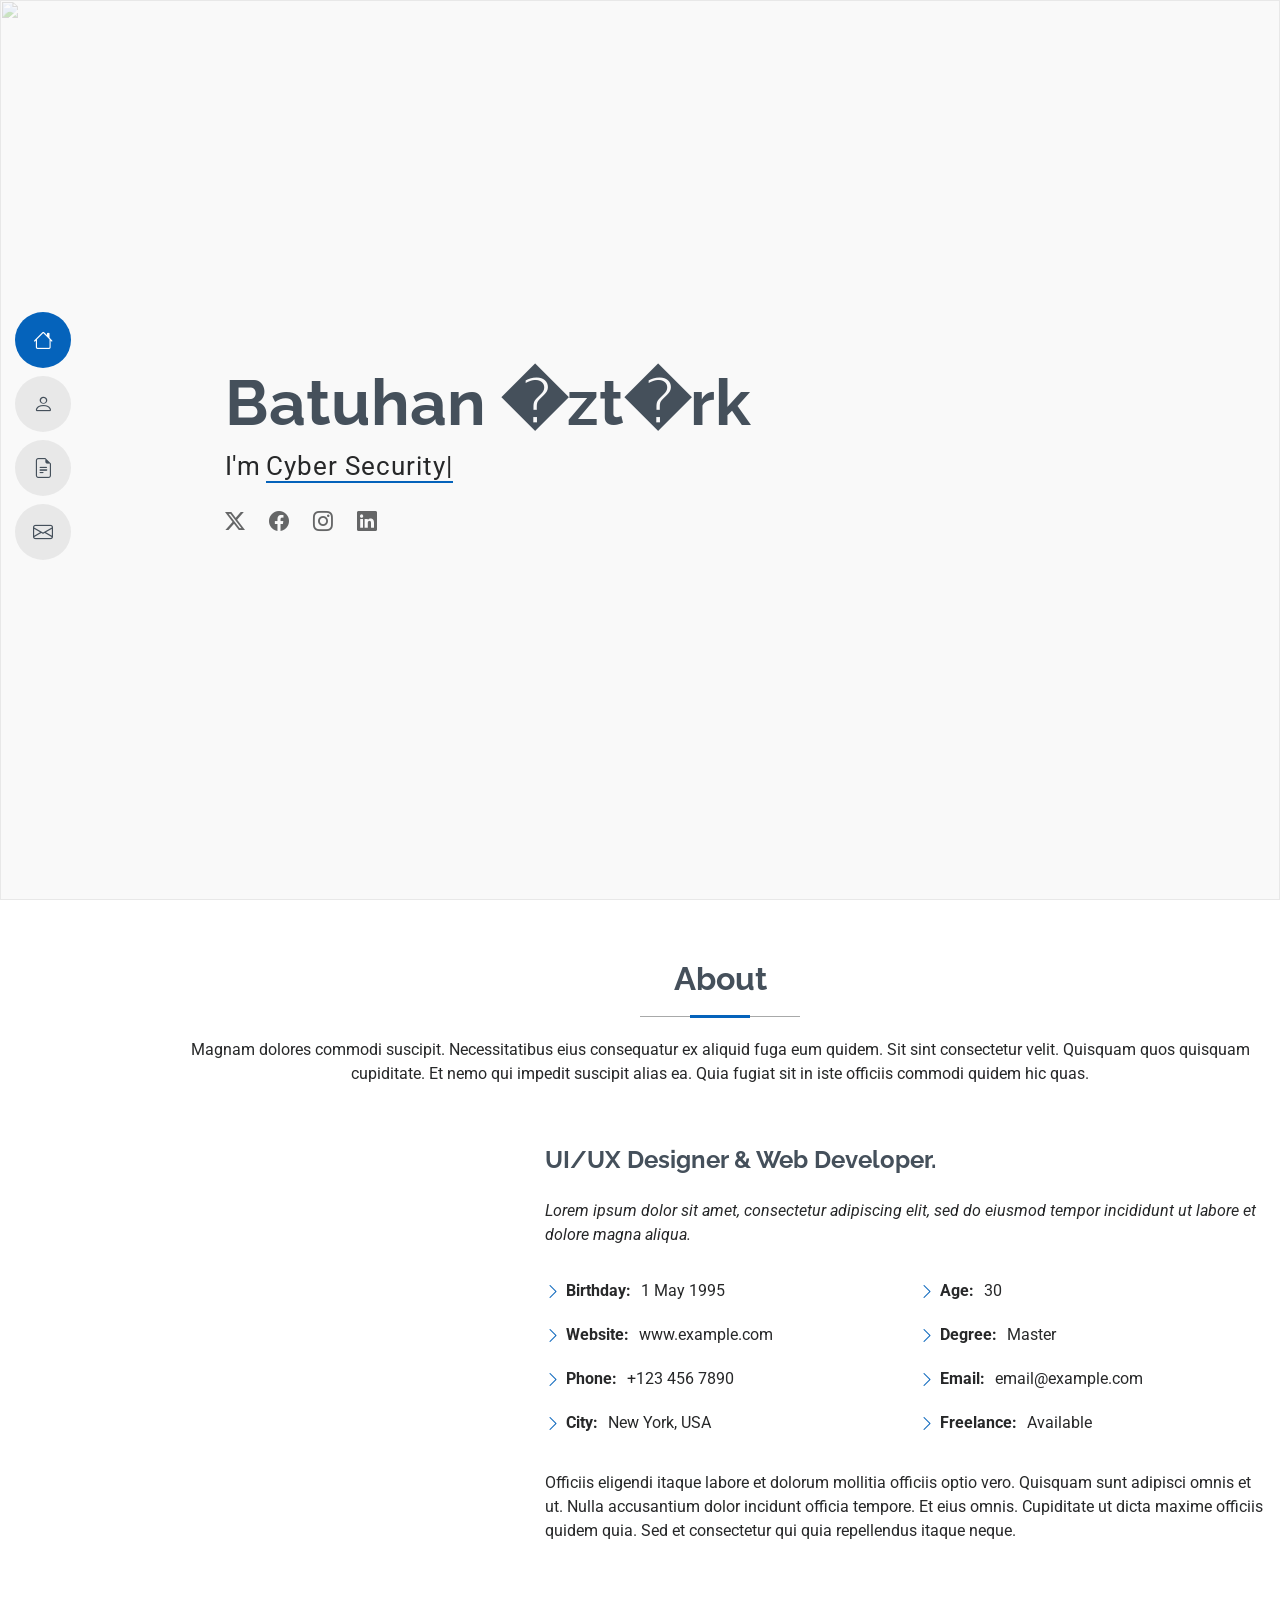
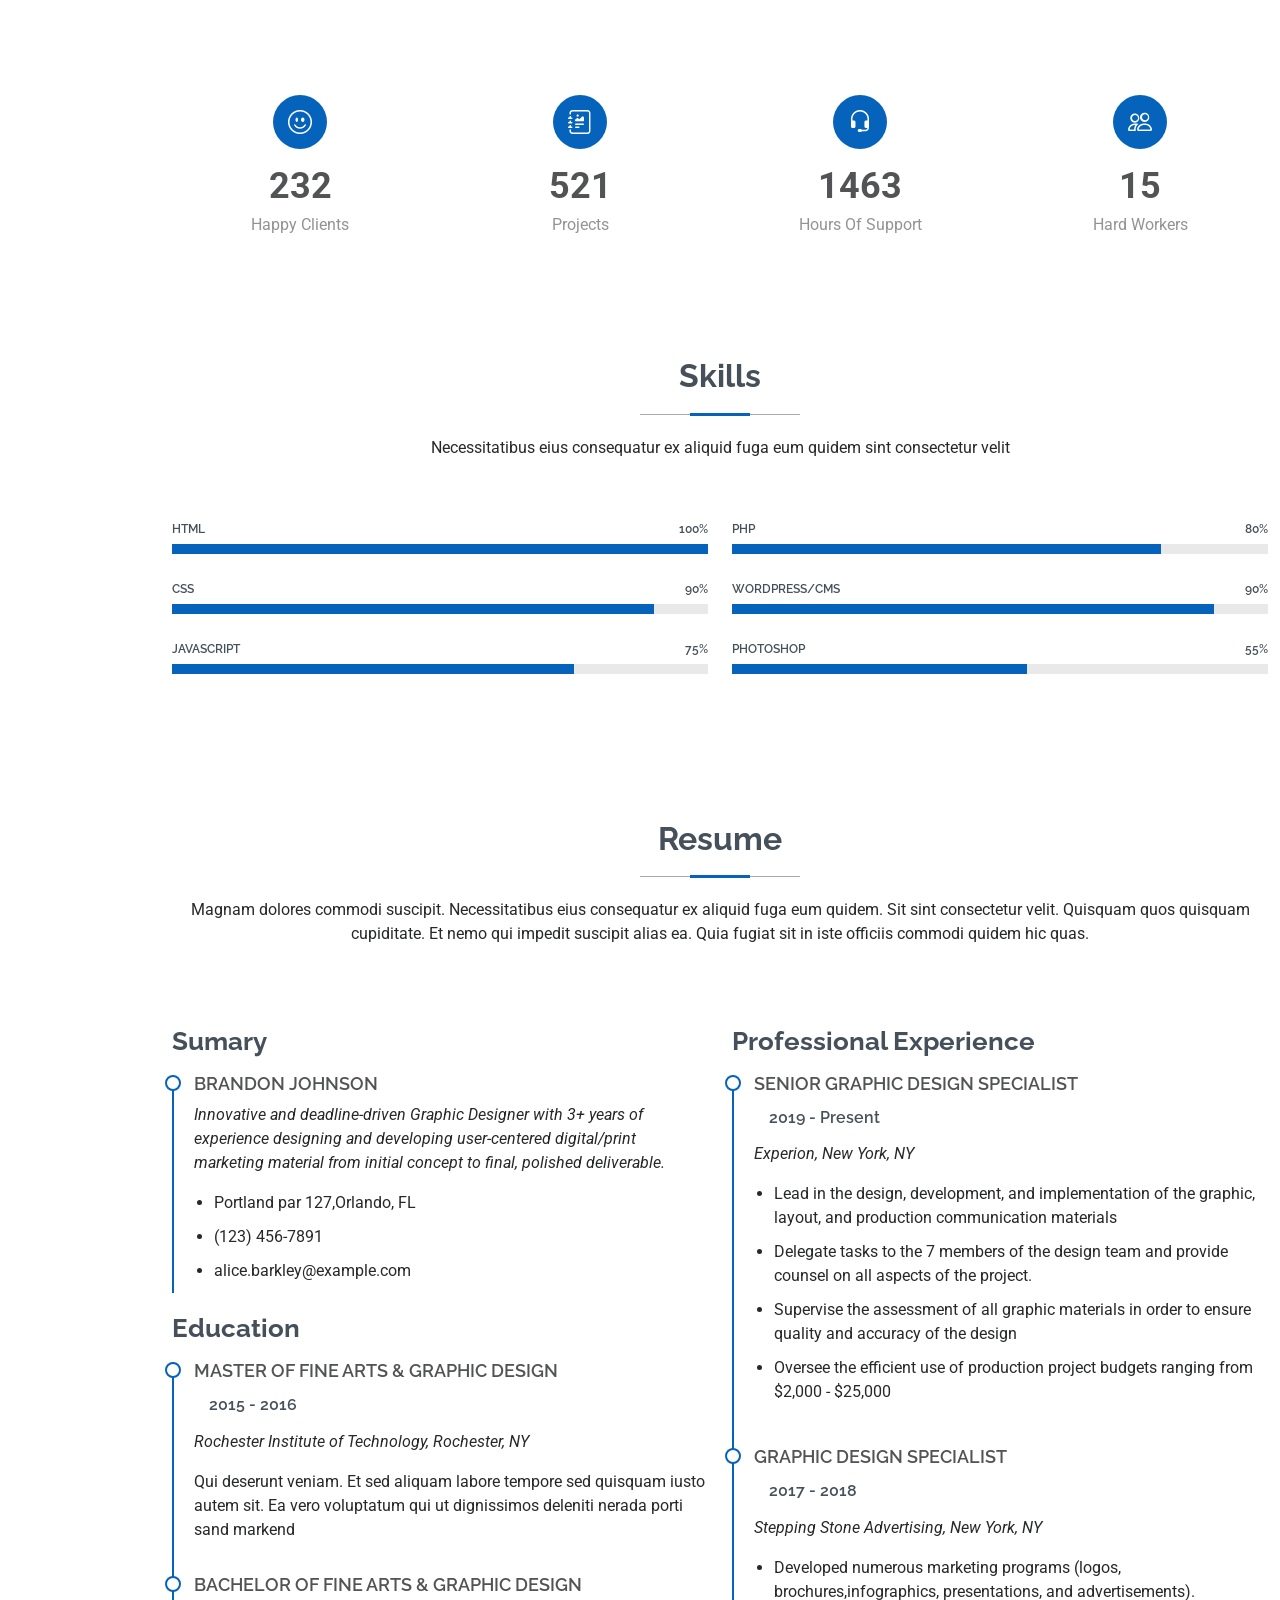
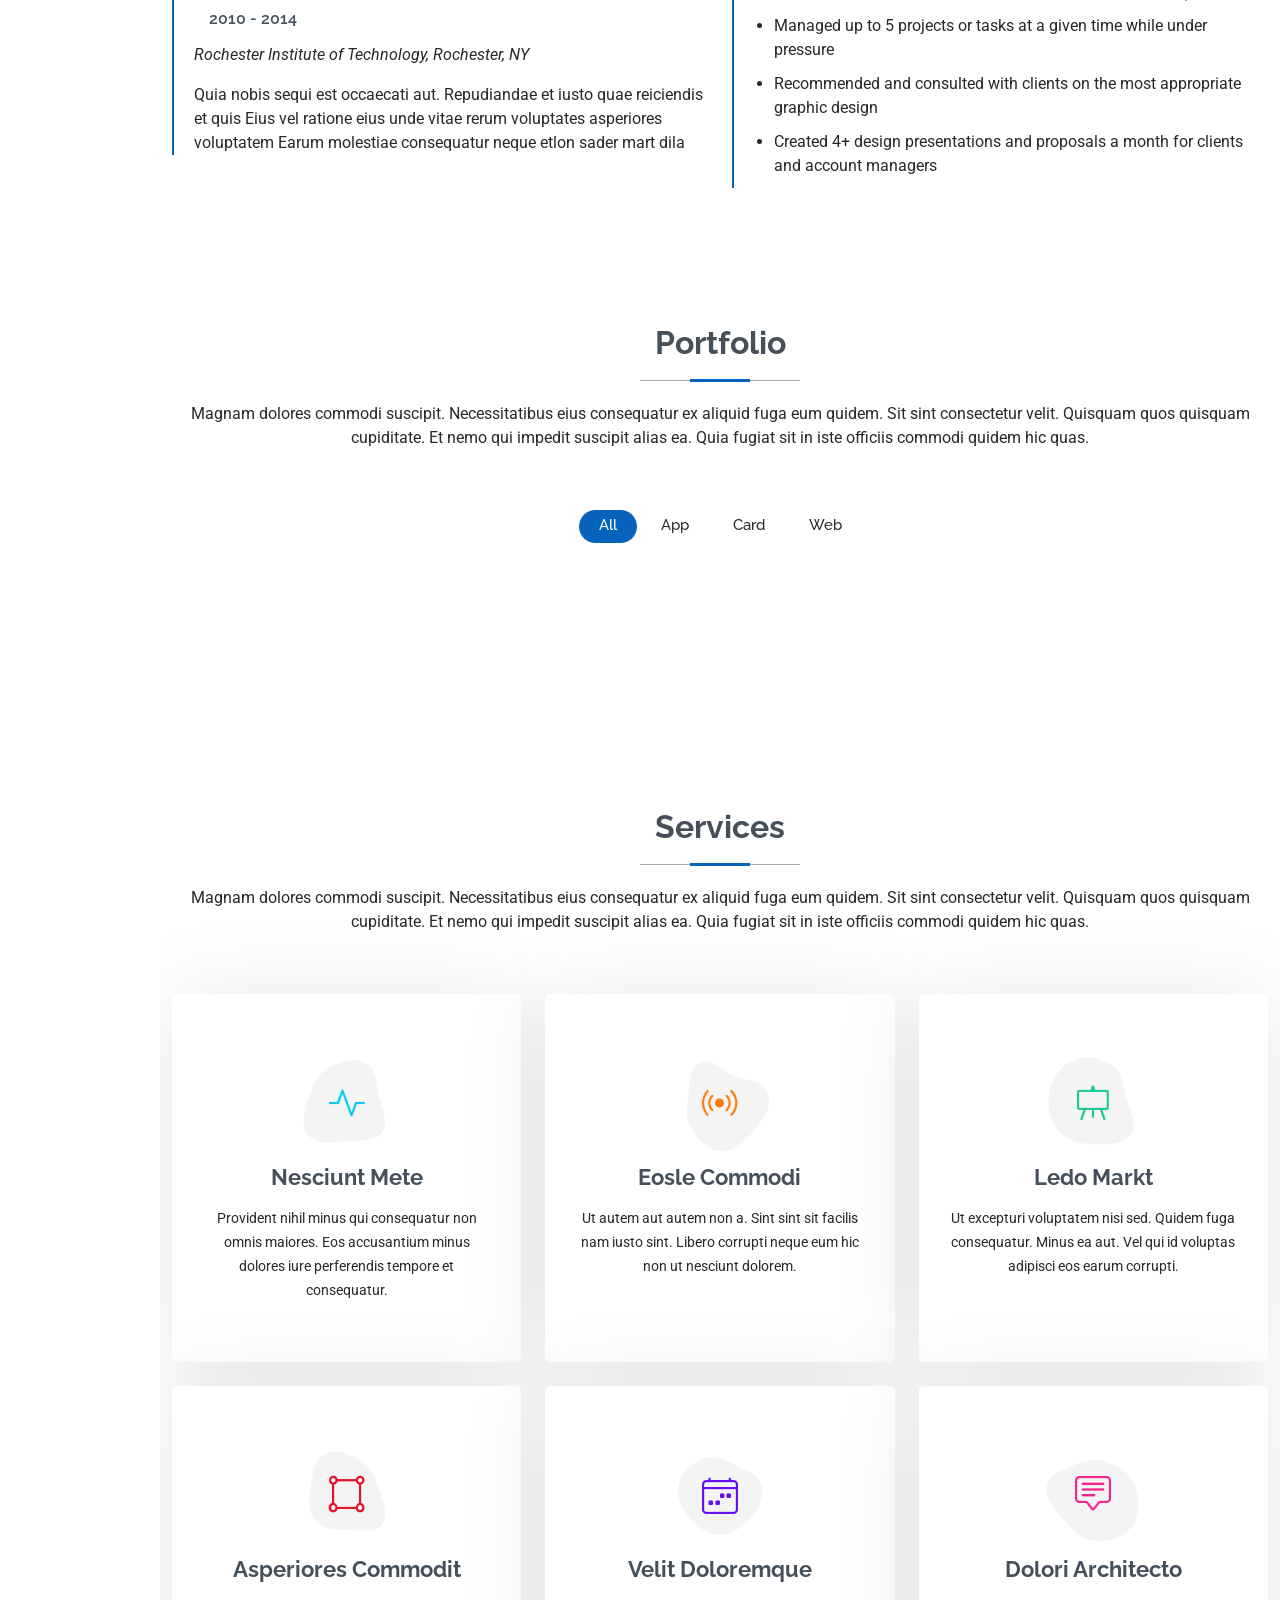
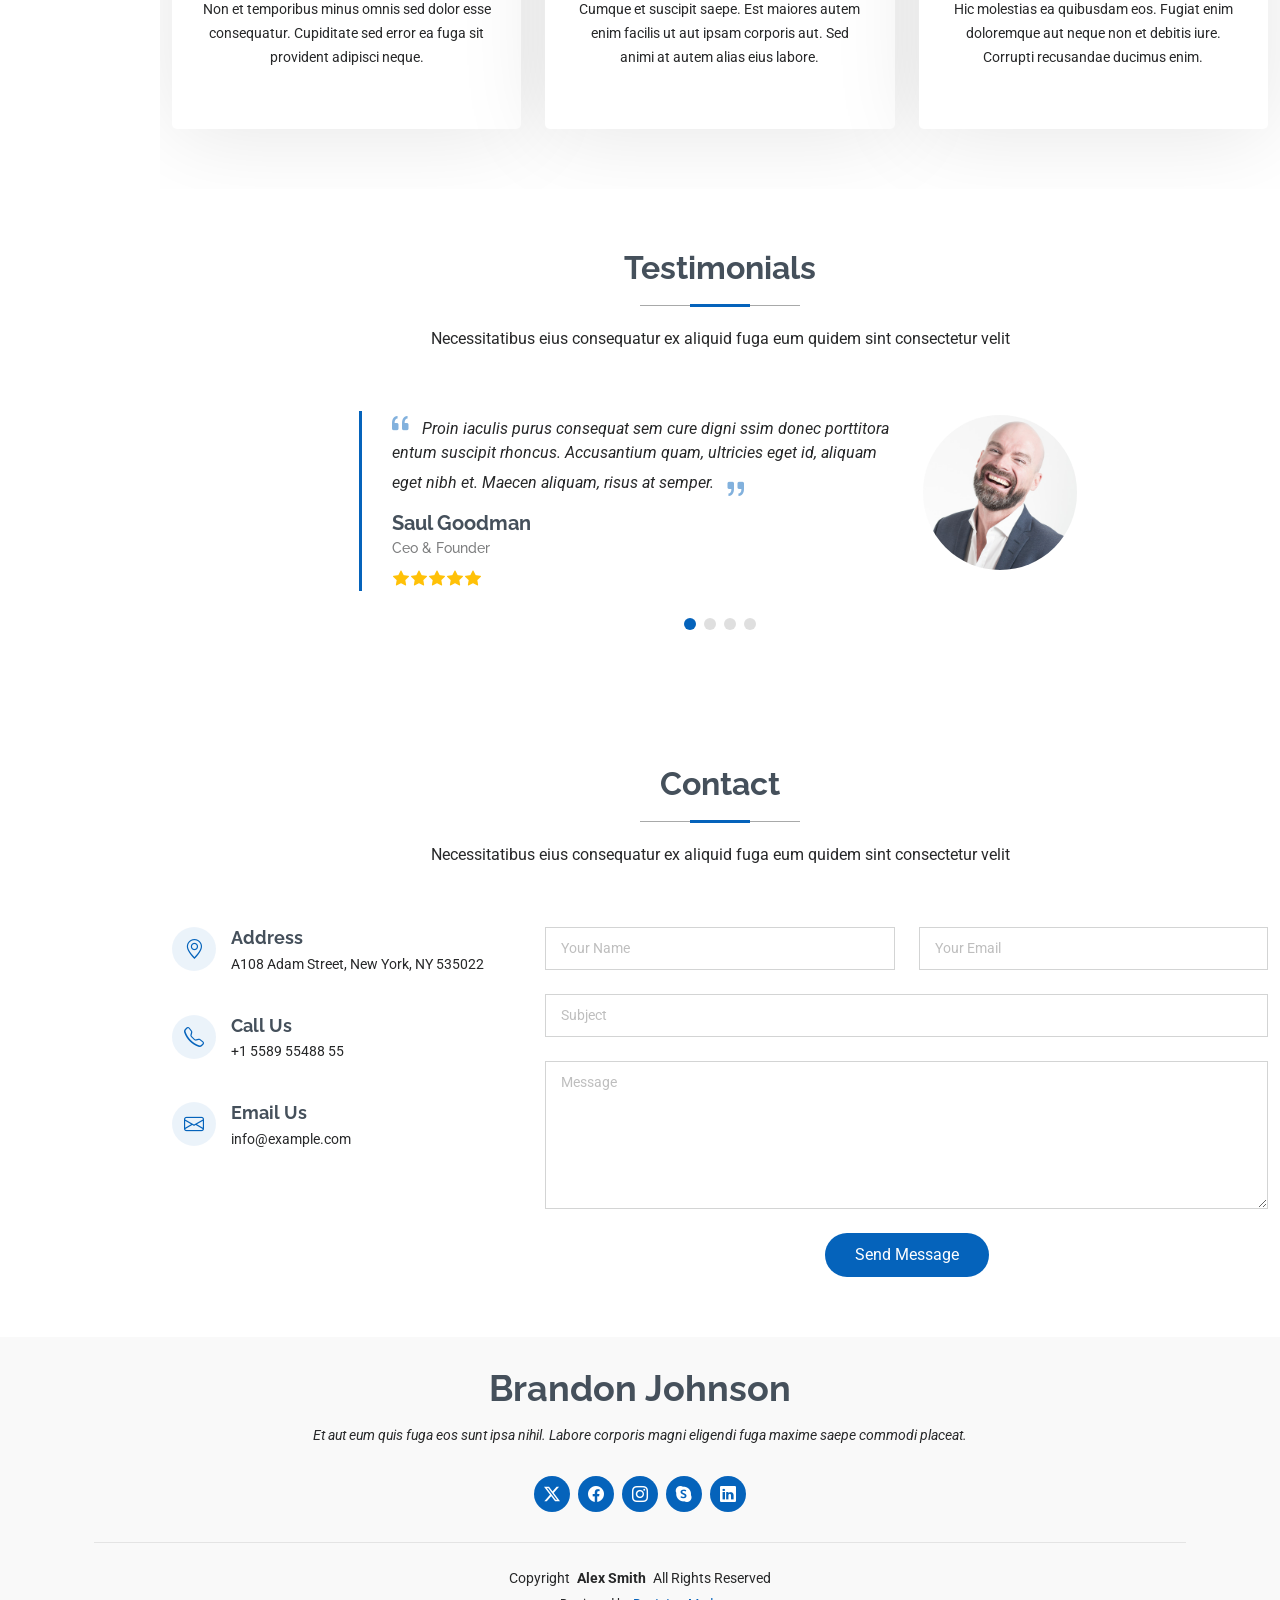
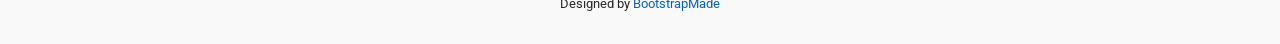
==== index.html @ e4689700 "Update-1 26.05.2025" ====
<!DOCTYPE html>
<html lang="en">

<head>
  <meta charset="utf-8">
  <meta content="width=device-width, initial-scale=1.0" name="viewport">
  <title>Index - MyResume </title>
  <meta content="" name="description">
  <meta content="" name="keywords">

  <!-- Favicons -->
  <link href="assets/img/favicon.png" rel="icon">
  <link href="assets/img/apple-touch-icon.png" rel="apple-touch-icon">

  <!-- Fonts -->
  <link href="https://fonts.googleapis.com" rel="preconnect">
  <link href="https://fonts.gstatic.com" rel="preconnect" crossorigin>
  <link href="https://fonts.googleapis.com/css2?family=Roboto:ital,wght@0,100;0,300;0,400;0,500;0,700;0,900;1,100;1,300;1,400;1,500;1,700;1,900&family=Poppins:ital,wght@0,100;0,200;0,300;0,400;0,500;0,600;0,700;0,800;0,900;1,100;1,200;1,300;1,400;1,500;1,600;1,700;1,800;1,900&family=Raleway:ital,wght@0,100;0,200;0,300;0,400;0,500;0,600;0,700;0,800;0,900;1,100;1,200;1,300;1,400;1,500;1,600;1,700;1,800;1,900&display=swap" rel="stylesheet">

  <!-- Vendor CSS Files -->
  <link href="assets/vendor/bootstrap/css/bootstrap.min.css" rel="stylesheet">
  <link href="assets/vendor/bootstrap-icons/bootstrap-icons.css" rel="stylesheet">
  <link href="assets/vendor/aos/aos.css" rel="stylesheet">
  <link href="assets/vendor/glightbox/css/glightbox.min.css" rel="stylesheet">
  <link href="assets/vendor/swiper/swiper-bundle.min.css" rel="stylesheet">

  <!-- Main CSS File -->
  <link href="assets/css/main.css" rel="stylesheet">

  <!-- =======================================================
  * Template Name: MyResume
  * Template URL: https://bootstrapmade.com/free-html-bootstrap-template-my-resume/
  * Updated: Jun 29 2024 with Bootstrap v5.3.3
  * Author: BootstrapMade.com
  * License: https://bootstrapmade.com/license/
  ======================================================== -->
</head>

<body class="index-page">

  <header id="header" class="header d-flex flex-column justify-content-center">

    <i class="header-toggle d-xl-none bi bi-list"></i>

    <nav id="navmenu" class="navmenu">
      <ul>
        <li><a href="#hero" class="active"><i class="bi bi-house navicon"></i><span>Home</span></a></li>
        <li><a href="#about"><i class="bi bi-person navicon"></i><span>About</span></a></li>
        <li><a href="#resume"><i class="bi bi-file-earmark-text navicon"></i><span>Resume</span></a></li>
        <!-- <li><a href="#portfolio"><i class="bi bi-images navicon"></i><span>Portfolio</span></a></li>
        <li><a href="#services"><i class="bi bi-hdd-stack navicon"></i><span>Services</span></a></li>Main CSS File -->
        <li><a href="#contact"><i class="bi bi-envelope navicon"></i><span>Contact</span></a></li>
      </ul>
    </nav>

  </header>

  <main class="main">

    <!-- Hero Section -->
    <section id="hero" class="hero section light-background">

      <img src="assets/img/hero-bg.jpg" alt="">

      <div class="container" data-aos="zoom-out">
        <div class="row justify-content-center">
          <div class="col-lg-9">
            <h2>Batuhan �zt�rk</h2>
            <p>I'm <span class="typed" data-typed-items="Cyber Security,IT, Engineer"> IT</span><span class="typed-cursor typed-cursor--blink" aria-hidden="true"></span></p>
            <div class="social-links">
              <a href="#"><i class="bi bi-twitter-x"></i></a>
              <a href="#"><i class="bi bi-facebook"></i></a>
              <a href="#"><i class="bi bi-instagram"></i></a>
              <a href="#"><i class="bi bi-linkedin"></i></a>
            </div>
          </div>
        </div>
      </div>

    </section><!-- /Hero Section -->

    <!-- About Section -->
    <section id="about" class="about section">

      <!-- Section Title -->
      <div class="container section-title" data-aos="fade-up">
        <h2>About</h2>
        <p>Magnam dolores commodi suscipit. Necessitatibus eius consequatur ex aliquid fuga eum quidem. Sit sint consectetur velit. Quisquam quos quisquam cupiditate. Et nemo qui impedit suscipit alias ea. Quia fugiat sit in iste officiis commodi quidem hic quas.</p>
      </div><!-- End Section Title -->

      <div class="container" data-aos="fade-up" data-aos-delay="100">

        <div class="row gy-4 justify-content-center">
          <div class="col-lg-4">
            <img src="assets/img/profile-img.jpg" class="img-fluid" alt="">
          </div>
          <div class="col-lg-8 content">
            <h2>UI/UX Designer &amp; Web Developer.</h2>
            <p class="fst-italic py-3">
              Lorem ipsum dolor sit amet, consectetur adipiscing elit, sed do eiusmod tempor incididunt ut labore et dolore
              magna aliqua.
            </p>
            <div class="row">
              <div class="col-lg-6">
                <ul>
                  <li><i class="bi bi-chevron-right"></i> <strong>Birthday:</strong> <span>1 May 1995</span></li>
                  <li><i class="bi bi-chevron-right"></i> <strong>Website:</strong> <span>www.example.com</span></li>
                  <li><i class="bi bi-chevron-right"></i> <strong>Phone:</strong> <span>+123 456 7890</span></li>
                  <li><i class="bi bi-chevron-right"></i> <strong>City:</strong> <span>New York, USA</span></li>
                </ul>
              </div>
              <div class="col-lg-6">
                <ul>
                  <li><i class="bi bi-chevron-right"></i> <strong>Age:</strong> <span>30</span></li>
                  <li><i class="bi bi-chevron-right"></i> <strong>Degree:</strong> <span>Master</span></li>
                  <li><i class="bi bi-chevron-right"></i> <strong>Email:</strong> <span>email@example.com</span></li>
                  <li><i class="bi bi-chevron-right"></i> <strong>Freelance:</strong> <span>Available</span></li>
                </ul>
              </div>
            </div>
            <p class="py-3">
              Officiis eligendi itaque labore et dolorum mollitia officiis optio vero. Quisquam sunt adipisci omnis et ut. Nulla accusantium dolor incidunt officia tempore. Et eius omnis.
              Cupiditate ut dicta maxime officiis quidem quia. Sed et consectetur qui quia repellendus itaque neque.
            </p>
          </div>
        </div>

      </div>

    </section><!-- /About Section -->

    <!-- Stats Section -->
    <section id="stats" class="stats section">

      <div class="container" data-aos="fade-up" data-aos-delay="100">

        <div class="row gy-4">

          <div class="col-lg-3 col-md-6 d-flex flex-column align-items-center">
            <i class="bi bi-emoji-smile"></i>
            <div class="stats-item">
              <span data-purecounter-start="0" data-purecounter-end="232" data-purecounter-duration="1" class="purecounter"></span>
              <p>Happy Clients</p>
            </div>
          </div><!-- End Stats Item -->

          <div class="col-lg-3 col-md-6 d-flex flex-column align-items-center">
            <i class="bi bi-journal-richtext"></i>
            <div class="stats-item">
              <span data-purecounter-start="0" data-purecounter-end="521" data-purecounter-duration="1" class="purecounter"></span>
              <p>Projects</p>
            </div>
          </div><!-- End Stats Item -->

          <div class="col-lg-3 col-md-6 d-flex flex-column align-items-center">
            <i class="bi bi-headset"></i>
            <div class="stats-item">
              <span data-purecounter-start="0" data-purecounter-end="1463" data-purecounter-duration="1" class="purecounter"></span>
              <p>Hours Of Support</p>
            </div>
          </div><!-- End Stats Item -->

          <div class="col-lg-3 col-md-6 d-flex flex-column align-items-center">
            <i class="bi bi-people"></i>
            <div class="stats-item">
              <span data-purecounter-start="0" data-purecounter-end="15" data-purecounter-duration="1" class="purecounter"></span>
              <p>Hard Workers</p>
            </div>
          </div><!-- End Stats Item -->

        </div>

      </div>

    </section><!-- /Stats Section -->

    <!-- Skills Section -->
    <section id="skills" class="skills section">

      <!-- Section Title -->
      <div class="container section-title" data-aos="fade-up">
        <h2>Skills</h2>
        <p>Necessitatibus eius consequatur ex aliquid fuga eum quidem sint consectetur velit</p>
      </div><!-- End Section Title -->

      <div class="container" data-aos="fade-up" data-aos-delay="100">

        <div class="row skills-content skills-animation">

          <div class="col-lg-6">

            <div class="progress">
              <span class="skill"><span>HTML</span> <i class="val">100%</i></span>
              <div class="progress-bar-wrap">
                <div class="progress-bar" role="progressbar" aria-valuenow="100" aria-valuemin="0" aria-valuemax="100"></div>
              </div>
            </div><!-- End Skills Item -->

            <div class="progress">
              <span class="skill"><span>CSS</span> <i class="val">90%</i></span>
              <div class="progress-bar-wrap">
                <div class="progress-bar" role="progressbar" aria-valuenow="90" aria-valuemin="0" aria-valuemax="100"></div>
              </div>
            </div><!-- End Skills Item -->

            <div class="progress">
              <span class="skill"><span>JavaScript</span> <i class="val">75%</i></span>
              <div class="progress-bar-wrap">
                <div class="progress-bar" role="progressbar" aria-valuenow="75" aria-valuemin="0" aria-valuemax="100"></div>
              </div>
            </div><!-- End Skills Item -->

          </div>

          <div class="col-lg-6">

            <div class="progress">
              <span class="skill"><span>PHP</span> <i class="val">80%</i></span>
              <div class="progress-bar-wrap">
                <div class="progress-bar" role="progressbar" aria-valuenow="80" aria-valuemin="0" aria-valuemax="100"></div>
              </div>
            </div><!-- End Skills Item -->

            <div class="progress">
              <span class="skill"><span>WordPress/CMS</span> <i class="val">90%</i></span>
              <div class="progress-bar-wrap">
                <div class="progress-bar" role="progressbar" aria-valuenow="90" aria-valuemin="0" aria-valuemax="100"></div>
              </div>
            </div><!-- End Skills Item -->

            <div class="progress">
              <span class="skill"><span>Photoshop</span> <i class="val">55%</i></span>
              <div class="progress-bar-wrap">
                <div class="progress-bar" role="progressbar" aria-valuenow="55" aria-valuemin="0" aria-valuemax="100"></div>
              </div>
            </div><!-- End Skills Item -->

          </div>

        </div>

      </div>

    </section><!-- /Skills Section -->

    <!-- Resume Section -->
    <section id="resume" class="resume section">

      <!-- Section Title -->
      <div class="container section-title" data-aos="fade-up">
        <h2>Resume</h2>
        <p>Magnam dolores commodi suscipit. Necessitatibus eius consequatur ex aliquid fuga eum quidem. Sit sint consectetur velit. Quisquam quos quisquam cupiditate. Et nemo qui impedit suscipit alias ea. Quia fugiat sit in iste officiis commodi quidem hic quas.</p>
      </div><!-- End Section Title -->

      <div class="container">

        <div class="row">

          <div class="col-lg-6" data-aos="fade-up" data-aos-delay="100">
            <h3 class="resume-title">Sumary</h3>

            <div class="resume-item pb-0">
              <h4>Brandon Johnson</h4>
              <p><em>Innovative and deadline-driven Graphic Designer with 3+ years of experience designing and developing user-centered digital/print marketing material from initial concept to final, polished deliverable.</em></p>
              <ul>
                <li>Portland par 127,Orlando, FL</li>
                <li>(123) 456-7891</li>
                <li>alice.barkley@example.com</li>
              </ul>
            </div><!-- Edn Resume Item -->

            <h3 class="resume-title">Education</h3>
            <div class="resume-item">
              <h4>Master of Fine Arts &amp; Graphic Design</h4>
              <h5>2015 - 2016</h5>
              <p><em>Rochester Institute of Technology, Rochester, NY</em></p>
              <p>Qui deserunt veniam. Et sed aliquam labore tempore sed quisquam iusto autem sit. Ea vero voluptatum qui ut dignissimos deleniti nerada porti sand markend</p>
            </div><!-- Edn Resume Item -->

            <div class="resume-item">
              <h4>Bachelor of Fine Arts &amp; Graphic Design</h4>
              <h5>2010 - 2014</h5>
              <p><em>Rochester Institute of Technology, Rochester, NY</em></p>
              <p>Quia nobis sequi est occaecati aut. Repudiandae et iusto quae reiciendis et quis Eius vel ratione eius unde vitae rerum voluptates asperiores voluptatem Earum molestiae consequatur neque etlon sader mart dila</p>
            </div><!-- Edn Resume Item -->

          </div>

          <div class="col-lg-6" data-aos="fade-up" data-aos-delay="200">
            <h3 class="resume-title">Professional Experience</h3>
            <div class="resume-item">
              <h4>Senior graphic design specialist</h4>
              <h5>2019 - Present</h5>
              <p><em>Experion, New York, NY </em></p>
              <ul>
                <li>Lead in the design, development, and implementation of the graphic, layout, and production communication materials</li>
                <li>Delegate tasks to the 7 members of the design team and provide counsel on all aspects of the project. </li>
                <li>Supervise the assessment of all graphic materials in order to ensure quality and accuracy of the design</li>
                <li>Oversee the efficient use of production project budgets ranging from $2,000 - $25,000</li>
              </ul>
            </div><!-- Edn Resume Item -->

            <div class="resume-item">
              <h4>Graphic design specialist</h4>
              <h5>2017 - 2018</h5>
              <p><em>Stepping Stone Advertising, New York, NY</em></p>
              <ul>
                <li>Developed numerous marketing programs (logos, brochures,infographics, presentations, and advertisements).</li>
                <li>Managed up to 5 projects or tasks at a given time while under pressure</li>
                <li>Recommended and consulted with clients on the most appropriate graphic design</li>
                <li>Created 4+ design presentations and proposals a month for clients and account managers</li>
              </ul>
            </div><!-- Edn Resume Item -->

          </div>

        </div>

      </div>

    </section><!-- /Resume Section -->

    <!-- Portfolio Section -->
    <section id="portfolio" class="portfolio section">

      <!-- Section Title -->
      <div class="container section-title" data-aos="fade-up">
        <h2>Portfolio</h2>
        <p>Magnam dolores commodi suscipit. Necessitatibus eius consequatur ex aliquid fuga eum quidem. Sit sint consectetur velit. Quisquam quos quisquam cupiditate. Et nemo qui impedit suscipit alias ea. Quia fugiat sit in iste officiis commodi quidem hic quas.</p>
      </div><!-- End Section Title -->

      <div class="container">

        <div class="isotope-layout" data-default-filter="*" data-layout="masonry" data-sort="original-order">

          <ul class="portfolio-filters isotope-filters" data-aos="fade-up" data-aos-delay="100">
            <li data-filter="*" class="filter-active">All</li>
            <li data-filter=".filter-app">App</li>
            <li data-filter=".filter-product">Card</li>
            <li data-filter=".filter-branding">Web</li>
          </ul><!-- End Portfolio Filters -->

          <div class="row gy-4 isotope-container" data-aos="fade-up" data-aos-delay="200">

            <div class="col-lg-4 col-md-6 portfolio-item isotope-item filter-app">
              <img src="assets/img/masonry-portfolio/masonry-portfolio-1.jpg" class="img-fluid" alt="">
              <div class="portfolio-info">
                <h4>App 1</h4>
                <p>Lorem ipsum, dolor sit</p>
                <a href="assets/img/masonry-portfolio/masonry-portfolio-1.jpg" title="App 1" data-gallery="portfolio-gallery-app" class="glightbox preview-link"><i class="bi bi-zoom-in"></i></a>
                <a href="portfolio-details.html" title="More Details" class="details-link"><i class="bi bi-link-45deg"></i></a>
              </div>
            </div><!-- End Portfolio Item -->

            <div class="col-lg-4 col-md-6 portfolio-item isotope-item filter-product">
              <img src="assets/img/masonry-portfolio/masonry-portfolio-2.jpg" class="img-fluid" alt="">
              <div class="portfolio-info">
                <h4>Product 1</h4>
                <p>Lorem ipsum, dolor sit</p>
                <a href="assets/img/masonry-portfolio/masonry-portfolio-2.jpg" title="Product 1" data-gallery="portfolio-gallery-product" class="glightbox preview-link"><i class="bi bi-zoom-in"></i></a>
                <a href="portfolio-details.html" title="More Details" class="details-link"><i class="bi bi-link-45deg"></i></a>
              </div>
            </div><!-- End Portfolio Item -->

            <div class="col-lg-4 col-md-6 portfolio-item isotope-item filter-branding">
              <img src="assets/img/masonry-portfolio/masonry-portfolio-3.jpg" class="img-fluid" alt="">
              <div class="portfolio-info">
                <h4>Branding 1</h4>
                <p>Lorem ipsum, dolor sit</p>
                <a href="assets/img/masonry-portfolio/masonry-portfolio-3.jpg" title="Branding 1" data-gallery="portfolio-gallery-branding" class="glightbox preview-link"><i class="bi bi-zoom-in"></i></a>
                <a href="portfolio-details.html" title="More Details" class="details-link"><i class="bi bi-link-45deg"></i></a>
              </div>
            </div><!-- End Portfolio Item -->

            <div class="col-lg-4 col-md-6 portfolio-item isotope-item filter-app">
              <img src="assets/img/masonry-portfolio/masonry-portfolio-4.jpg" class="img-fluid" alt="">
              <div class="portfolio-info">
                <h4>App 2</h4>
                <p>Lorem ipsum, dolor sit</p>
                <a href="assets/img/masonry-portfolio/masonry-portfolio-4.jpg" title="App 2" data-gallery="portfolio-gallery-app" class="glightbox preview-link"><i class="bi bi-zoom-in"></i></a>
                <a href="portfolio-details.html" title="More Details" class="details-link"><i class="bi bi-link-45deg"></i></a>
              </div>
            </div><!-- End Portfolio Item -->

            <div class="col-lg-4 col-md-6 portfolio-item isotope-item filter-product">
              <img src="assets/img/masonry-portfolio/masonry-portfolio-5.jpg" class="img-fluid" alt="">
              <div class="portfolio-info">
                <h4>Product 2</h4>
                <p>Lorem ipsum, dolor sit</p>
                <a href="assets/img/masonry-portfolio/masonry-portfolio-5.jpg" title="Product 2" data-gallery="portfolio-gallery-product" class="glightbox preview-link"><i class="bi bi-zoom-in"></i></a>
                <a href="portfolio-details.html" title="More Details" class="details-link"><i class="bi bi-link-45deg"></i></a>
              </div>
            </div><!-- End Portfolio Item -->

            <div class="col-lg-4 col-md-6 portfolio-item isotope-item filter-branding">
              <img src="assets/img/masonry-portfolio/masonry-portfolio-6.jpg" class="img-fluid" alt="">
              <div class="portfolio-info">
                <h4>Branding 2</h4>
                <p>Lorem ipsum, dolor sit</p>
                <a href="assets/img/masonry-portfolio/masonry-portfolio-6.jpg" title="Branding 2" data-gallery="portfolio-gallery-branding" class="glightbox preview-link"><i class="bi bi-zoom-in"></i></a>
                <a href="portfolio-details.html" title="More Details" class="details-link"><i class="bi bi-link-45deg"></i></a>
              </div>
            </div><!-- End Portfolio Item -->

            <div class="col-lg-4 col-md-6 portfolio-item isotope-item filter-app">
              <img src="assets/img/masonry-portfolio/masonry-portfolio-7.jpg" class="img-fluid" alt="">
              <div class="portfolio-info">
                <h4>App 3</h4>
                <p>Lorem ipsum, dolor sit</p>
                <a href="assets/img/masonry-portfolio/masonry-portfolio-7.jpg" title="App 3" data-gallery="portfolio-gallery-app" class="glightbox preview-link"><i class="bi bi-zoom-in"></i></a>
                <a href="portfolio-details.html" title="More Details" class="details-link"><i class="bi bi-link-45deg"></i></a>
              </div>
            </div><!-- End Portfolio Item -->

            <div class="col-lg-4 col-md-6 portfolio-item isotope-item filter-product">
              <img src="assets/img/masonry-portfolio/masonry-portfolio-8.jpg" class="img-fluid" alt="">
              <div class="portfolio-info">
                <h4>Product 3</h4>
                <p>Lorem ipsum, dolor sit</p>
                <a href="assets/img/masonry-portfolio/masonry-portfolio-8.jpg" title="Product 3" data-gallery="portfolio-gallery-product" class="glightbox preview-link"><i class="bi bi-zoom-in"></i></a>
                <a href="portfolio-details.html" title="More Details" class="details-link"><i class="bi bi-link-45deg"></i></a>
              </div>
            </div><!-- End Portfolio Item -->

            <div class="col-lg-4 col-md-6 portfolio-item isotope-item filter-branding">
              <img src="assets/img/masonry-portfolio/masonry-portfolio-9.jpg" class="img-fluid" alt="">
              <div class="portfolio-info">
                <h4>Branding 3</h4>
                <p>Lorem ipsum, dolor sit</p>
                <a href="assets/img/masonry-portfolio/masonry-portfolio-9.jpg" title="Branding 2" data-gallery="portfolio-gallery-branding" class="glightbox preview-link"><i class="bi bi-zoom-in"></i></a>
                <a href="portfolio-details.html" title="More Details" class="details-link"><i class="bi bi-link-45deg"></i></a>
              </div>
            </div><!-- End Portfolio Item -->

          </div><!-- End Portfolio Container -->

        </div>

      </div>

    </section><!-- /Portfolio Section -->

    <!-- Services Section -->
    <section id="services" class="services section">

      <!-- Section Title -->
      <div class="container section-title" data-aos="fade-up">
        <h2>Services</h2>
        <p>Magnam dolores commodi suscipit. Necessitatibus eius consequatur ex aliquid fuga eum quidem. Sit sint consectetur velit. Quisquam quos quisquam cupiditate. Et nemo qui impedit suscipit alias ea. Quia fugiat sit in iste officiis commodi quidem hic quas.</p>
      </div><!-- End Section Title -->

      <div class="container">

        <div class="row gy-4">

          <div class="col-lg-4 col-md-6" data-aos="fade-up" data-aos-delay="100">
            <div class="service-item item-cyan position-relative">
              <div class="icon">
                <svg width="100" height="100" viewBox="0 0 600 600" xmlns="http://www.w3.org/2000/svg">
                  <path stroke="none" stroke-width="0" fill="#f5f5f5" d="M300,521.0016835830174C376.1290562159157,517.8887921683347,466.0731472004068,529.7835943286574,510.70327084640275,468.03025145048787C554.3714126377745,407.6079735673963,508.03601936045806,328.9844924480964,491.2728898941984,256.3432110539036C474.5976632858925,184.082847569629,479.9380746630129,96.60480741107993,416.23090153303,58.64404602377083C348.86323505073057,18.502131276798302,261.93793281208167,40.57373210992963,193.5410806939664,78.93577620505333C130.42746243093433,114.334589627462,98.30271207620316,179.96522072025542,76.75703585869454,249.04625023123273C51.97151888228291,328.5150500222984,13.704378332031375,421.85034740162234,66.52175969318436,486.19268352777647C119.04800174914682,550.1803526380478,217.28368757567262,524.383925680826,300,521.0016835830174"></path>
                </svg>
                <i class="bi bi-activity"></i>
              </div>
              <a href="#" class="stretched-link">
                <h3>Nesciunt Mete</h3>
              </a>
              <p>Provident nihil minus qui consequatur non omnis maiores. Eos accusantium minus dolores iure perferendis tempore et consequatur.</p>
            </div>
          </div><!-- End Service Item -->

          <div class="col-lg-4 col-md-6" data-aos="fade-up" data-aos-delay="200">
            <div class="service-item item-orange position-relative">
              <div class="icon">
                <svg width="100" height="100" viewBox="0 0 600 600" xmlns="http://www.w3.org/2000/svg">
                  <path stroke="none" stroke-width="0" fill="#f5f5f5" d="M300,582.0697525312426C382.5290701553225,586.8405444964366,449.9789794690241,525.3245884688669,502.5850820975895,461.55621195738473C556.606425686781,396.0723002908107,615.8543463187945,314.28637112970534,586.6730223649479,234.56875336149918C558.9533121215079,158.8439757836574,454.9685369536778,164.00468322053177,381.49747125262974,130.76875717737553C312.15926192815925,99.40240125094834,248.97055460311594,18.661163978235184,179.8680185752513,50.54337015887873C110.5421016452524,82.52863877960104,119.82277516462835,180.83849132639028,109.12597500060166,256.43424936330496C100.08760227029461,320.3096726198365,92.17705696193138,384.0621239912766,124.79988738764834,439.7174275375508C164.83382741302287,508.01625554203684,220.96474134820875,577.5009287672846,300,582.0697525312426"></path>
                </svg>
                <i class="bi bi-broadcast"></i>
              </div>
              <a href="#" class="stretched-link">
                <h3>Eosle Commodi</h3>
              </a>
              <p>Ut autem aut autem non a. Sint sint sit facilis nam iusto sint. Libero corrupti neque eum hic non ut nesciunt dolorem.</p>
            </div>
          </div><!-- End Service Item -->

          <div class="col-lg-4 col-md-6" data-aos="fade-up" data-aos-delay="300">
            <div class="service-item item-teal position-relative">
              <div class="icon">
                <svg width="100" height="100" viewBox="0 0 600 600" xmlns="http://www.w3.org/2000/svg">
                  <path stroke="none" stroke-width="0" fill="#f5f5f5" d="M300,541.5067337569781C382.14930387511276,545.0595476570109,479.8736841581634,548.3450877840088,526.4010558755058,480.5488172755941C571.5218469581645,414.80211281144784,517.5187510058486,332.0715597781072,496.52539010469104,255.14436215662573C477.37192572678356,184.95920475031193,473.57363656557914,105.61284051026155,413.0603344069578,65.22779650032875C343.27470386102294,18.654635553484475,251.2091493199835,5.337323636656869,175.0934190732945,40.62881213300186C97.87086631185822,76.43348514350839,51.98124368387456,156.15599469081315,36.44837278890362,239.84606092416172C21.716077023791087,319.22268207091537,43.775223500013084,401.1760424656574,96.891909868211,461.97329694683043C147.22146801428983,519.5804099606455,223.5754009179313,538.201503339737,300,541.5067337569781"></path>
                </svg>
                <i class="bi bi-easel"></i>
              </div>
              <a href="#" class="stretched-link">
                <h3>Ledo Markt</h3>
              </a>
              <p>Ut excepturi voluptatem nisi sed. Quidem fuga consequatur. Minus ea aut. Vel qui id voluptas adipisci eos earum corrupti.</p>
            </div>
          </div><!-- End Service Item -->

          <div class="col-lg-4 col-md-6" data-aos="fade-up" data-aos-delay="400">
            <div class="service-item item-red position-relative">
              <div class="icon">
                <svg width="100" height="100" viewBox="0 0 600 600" xmlns="http://www.w3.org/2000/svg">
                  <path stroke="none" stroke-width="0" fill="#f5f5f5" d="M300,503.46388370962813C374.79870501325706,506.71871716319447,464.8034551963731,527.1746412648533,510.4981551193396,467.86667711651364C555.9287308511215,408.9015244558933,512.6030010748507,327.5744911775523,490.211057578863,256.5855673507754C471.097692560561,195.9906835881958,447.69079081568157,138.11976852964426,395.19560036434837,102.3242989838813C329.3053358748298,57.3949838291264,248.02791733380457,8.279543830951368,175.87071277845988,42.242879143198664C103.41431057327972,76.34704239035025,93.79494320519305,170.9812938413882,81.28167332365135,250.07896920659033C70.17666984294237,320.27484674793965,64.84698225790005,396.69656628748305,111.28512138212992,450.4950937839243C156.20124167950087,502.5303643271138,231.32542653798444,500.4755392045468,300,503.46388370962813"></path>
                </svg>
                <i class="bi bi-bounding-box-circles"></i>
              </div>
              <a href="#" class="stretched-link">
                <h3>Asperiores Commodit</h3>
              </a>
              <p>Non et temporibus minus omnis sed dolor esse consequatur. Cupiditate sed error ea fuga sit provident adipisci neque.</p>
              <a href="#" class="stretched-link"></a>
            </div>
          </div><!-- End Service Item -->

          <div class="col-lg-4 col-md-6" data-aos="fade-up" data-aos-delay="500">
            <div class="service-item item-indigo position-relative">
              <div class="icon">
                <svg width="100" height="100" viewBox="0 0 600 600" xmlns="http://www.w3.org/2000/svg">
                  <path stroke="none" stroke-width="0" fill="#f5f5f5" d="M300,532.3542879108572C369.38199826031484,532.3153073249985,429.10787420159085,491.63046689027357,474.5244479745417,439.17860296908856C522.8885846962883,383.3225815378663,569.1668002868075,314.3205725914397,550.7432151929288,242.7694973846089C532.6665558377875,172.5657663291529,456.2379748765914,142.6223662098291,390.3689995646985,112.34683881706744C326.66090330228417,83.06452184765237,258.84405631176094,53.51806209861945,193.32584062364296,78.48882559362697C121.61183558270385,105.82097193414197,62.805066853699245,167.19869350419734,48.57481801355237,242.6138429142374C34.843463184063346,315.3850353017275,76.69343916112496,383.4422959591041,125.22947124332185,439.3748458443577C170.7312796277747,491.8107796887764,230.57421082200815,532.3932930995766,300,532.3542879108572"></path>
                </svg>
                <i class="bi bi-calendar4-week icon"></i>
              </div>
              <a href="#" class="stretched-link">
                <h3>Velit Doloremque</h3>
              </a>
              <p>Cumque et suscipit saepe. Est maiores autem enim facilis ut aut ipsam corporis aut. Sed animi at autem alias eius labore.</p>
              <a href="#" class="stretched-link"></a>
            </div>
          </div><!-- End Service Item -->

          <div class="col-lg-4 col-md-6" data-aos="fade-up" data-aos-delay="600">
            <div class="service-item item-pink position-relative">
              <div class="icon">
                <svg width="100" height="100" viewBox="0 0 600 600" xmlns="http://www.w3.org/2000/svg">
                  <path stroke="none" stroke-width="0" fill="#f5f5f5" d="M300,566.797414625762C385.7384707136149,576.1784315230908,478.7894351017131,552.8928747891023,531.9192734346935,484.94944893311C584.6109503024035,417.5663521118492,582.489472248146,322.67544863468447,553.9536738515405,242.03673114598146C529.1557734026468,171.96086150256528,465.24506316201064,127.66468636344209,395.9583748389544,100.7403814666027C334.2173773831606,76.7482773500951,269.4350130405921,84.62216499799875,207.1952322260088,107.2889140133804C132.92018162631612,134.33871894543012,41.79353780512637,160.00259165414826,22.644507872594943,236.69541883565114C3.319112789854554,314.0945973066697,72.72355303640163,379.243833228382,124.04198916343866,440.3218312028393C172.9286146004772,498.5055451809895,224.45579914871206,558.5317968840102,300,566.797414625762"></path>
                </svg>
                <i class="bi bi-chat-square-text"></i>
              </div>
              <a href="#" class="stretched-link">
                <h3>Dolori Architecto</h3>
              </a>
              <p>Hic molestias ea quibusdam eos. Fugiat enim doloremque aut neque non et debitis iure. Corrupti recusandae ducimus enim.</p>
              <a href="#" class="stretched-link"></a>
            </div>
          </div><!-- End Service Item -->

        </div>

      </div>

    </section><!-- /Services Section -->

    <!-- Testimonials Section -->
    <section id="testimonials" class="testimonials section">

      <!-- Section Title -->
      <div class="container section-title" data-aos="fade-up">
        <h2>Testimonials</h2>
        <p>Necessitatibus eius consequatur ex aliquid fuga eum quidem sint consectetur velit</p>
      </div><!-- End Section Title -->

      <div class="container" data-aos="fade-up" data-aos-delay="100">

        <div class="swiper init-swiper">
          <script type="application/json" class="swiper-config">
            {
              "loop": true,
              "speed": 600,
              "autoplay": {
                "delay": 5000
              },
              "slidesPerView": "auto",
              "pagination": {
                "el": ".swiper-pagination",
                "type": "bullets",
                "clickable": true
              }
            }
          </script>
          <div class="swiper-wrapper">

            <div class="swiper-slide">
              <div class="testimonial-item">
                <div class="row gy-4 justify-content-center">
                  <div class="col-lg-6">
                    <div class="testimonial-content">
                      <p>
                        <i class="bi bi-quote quote-icon-left"></i>
                        <span>Proin iaculis purus consequat sem cure digni ssim donec porttitora entum suscipit rhoncus. Accusantium quam, ultricies eget id, aliquam eget nibh et. Maecen aliquam, risus at semper.</span>
                        <i class="bi bi-quote quote-icon-right"></i>
                      </p>
                      <h3>Saul Goodman</h3>
                      <h4>Ceo &amp; Founder</h4>
                      <div class="stars">
                        <i class="bi bi-star-fill"></i><i class="bi bi-star-fill"></i><i class="bi bi-star-fill"></i><i class="bi bi-star-fill"></i><i class="bi bi-star-fill"></i>
                      </div>
                    </div>
                  </div>
                  <div class="col-lg-2 text-center">
                    <img src="assets/img/testimonials/testimonials-1.jpg" class="img-fluid testimonial-img" alt="">
                  </div>
                </div>
              </div>
            </div><!-- End testimonial item -->

            <div class="swiper-slide">
              <div class="testimonial-item">
                <div class="row gy-4 justify-content-center">
                  <div class="col-lg-6">
                    <div class="testimonial-content">
                      <p>
                        <i class="bi bi-quote quote-icon-left"></i>
                        <span>Export tempor illum tamen malis malis eram quae irure esse labore quem cillum quid cillum eram malis quorum velit fore eram velit sunt aliqua noster fugiat irure amet legam anim culpa.</span>
                        <i class="bi bi-quote quote-icon-right"></i>
                      </p>
                      <h3>Sara Wilsson</h3>
                      <h4>Designer</h4>
                      <div class="stars">
                        <i class="bi bi-star-fill"></i><i class="bi bi-star-fill"></i><i class="bi bi-star-fill"></i><i class="bi bi-star-fill"></i><i class="bi bi-star-fill"></i>
                      </div>
                    </div>
                  </div>
                  <div class="col-lg-2 text-center">
                    <img src="assets/img/testimonials/testimonials-2.jpg" class="img-fluid testimonial-img" alt="">
                  </div>
                </div>
              </div>
            </div><!-- End testimonial item -->

            <div class="swiper-slide">
              <div class="testimonial-item">
                <div class="row gy-4 justify-content-center">
                  <div class="col-lg-6">
                    <div class="testimonial-content">
                      <p>
                        <i class="bi bi-quote quote-icon-left"></i>
                        <span>Enim nisi quem export duis labore cillum quae magna enim sint quorum nulla quem veniam duis minim tempor labore quem eram duis noster aute amet eram fore quis sint minim.</span>
                        <i class="bi bi-quote quote-icon-right"></i>
                      </p>
                      <h3>Jena Karlis</h3>
                      <h4>Store Owner</h4>
                      <div class="stars">
                        <i class="bi bi-star-fill"></i><i class="bi bi-star-fill"></i><i class="bi bi-star-fill"></i><i class="bi bi-star-fill"></i><i class="bi bi-star-fill"></i>
                      </div>
                    </div>
                  </div>
                  <div class="col-lg-2 text-center">
                    <img src="assets/img/testimonials/testimonials-3.jpg" class="img-fluid testimonial-img" alt="">
                  </div>
                </div>
              </div>
            </div><!-- End testimonial item -->

            <div class="swiper-slide">
              <div class="testimonial-item">
                <div class="row gy-4 justify-content-center">
                  <div class="col-lg-6">
                    <div class="testimonial-content">
                      <p>
                        <i class="bi bi-quote quote-icon-left"></i>
                        <span>Fugiat enim eram quae cillum dolore dolor amet nulla culpa multos export minim fugiat minim velit minim dolor enim duis veniam ipsum anim magna sunt elit fore quem dolore labore illum veniam.</span>
                        <i class="bi bi-quote quote-icon-right"></i>
                      </p>
                      <h3>John Larson</h3>
                      <h4>Entrepreneur</h4>
                      <div class="stars">
                        <i class="bi bi-star-fill"></i><i class="bi bi-star-fill"></i><i class="bi bi-star-fill"></i><i class="bi bi-star-fill"></i><i class="bi bi-star-fill"></i>
                      </div>
                    </div>
                  </div>
                  <div class="col-lg-2 text-center">
                    <img src="assets/img/testimonials/testimonials-4.jpg" class="img-fluid testimonial-img" alt="">
                  </div>
                </div>
              </div>
            </div><!-- End testimonial item -->

          </div>
          <div class="swiper-pagination"></div>
        </div>

      </div>

    </section><!-- /Testimonials Section -->

    <!-- Contact Section -->
    <section id="contact" class="contact section">

      <!-- Section Title -->
      <div class="container section-title" data-aos="fade-up">
        <h2>Contact</h2>
        <p>Necessitatibus eius consequatur ex aliquid fuga eum quidem sint consectetur velit</p>
      </div><!-- End Section Title -->

      <div class="container" data-aos="fade" data-aos-delay="100">

        <div class="row gy-4">

          <div class="col-lg-4">
            <div class="info-item d-flex" data-aos="fade-up" data-aos-delay="200">
              <i class="bi bi-geo-alt flex-shrink-0"></i>
              <div>
                <h3>Address</h3>
                <p>A108 Adam Street, New York, NY 535022</p>
              </div>
            </div><!-- End Info Item -->

            <div class="info-item d-flex" data-aos="fade-up" data-aos-delay="300">
              <i class="bi bi-telephone flex-shrink-0"></i>
              <div>
                <h3>Call Us</h3>
                <p>+1 5589 55488 55</p>
              </div>
            </div><!-- End Info Item -->

            <div class="info-item d-flex" data-aos="fade-up" data-aos-delay="400">
              <i class="bi bi-envelope flex-shrink-0"></i>
              <div>
                <h3>Email Us</h3>
                <p>info@example.com</p>
              </div>
            </div><!-- End Info Item -->

          </div>

          <div class="col-lg-8">
            <form action="forms/contact.php" method="post" class="php-email-form" data-aos="fade-up" data-aos-delay="200">
              <div class="row gy-4">

                <div class="col-md-6">
                  <input type="text" name="name" class="form-control" placeholder="Your Name" required="">
                </div>

                <div class="col-md-6 ">
                  <input type="email" class="form-control" name="email" placeholder="Your Email" required="">
                </div>

                <div class="col-md-12">
                  <input type="text" class="form-control" name="subject" placeholder="Subject" required="">
                </div>

                <div class="col-md-12">
                  <textarea class="form-control" name="message" rows="6" placeholder="Message" required=""></textarea>
                </div>

                <div class="col-md-12 text-center">
                  <div class="loading">Loading</div>
                  <div class="error-message"></div>
                  <div class="sent-message">Your message has been sent. Thank you!</div>

                  <button type="submit">Send Message</button>
                </div>

              </div>
            </form>
          </div><!-- End Contact Form -->

        </div>

      </div>

    </section><!-- /Contact Section -->

  </main>

  <footer id="footer" class="footer position-relative light-background">
    <div class="container">
      <h3 class="sitename">Brandon Johnson</h3>
      <p>Et aut eum quis fuga eos sunt ipsa nihil. Labore corporis magni eligendi fuga maxime saepe commodi placeat.</p>
      <div class="social-links d-flex justify-content-center">
        <a href=""><i class="bi bi-twitter-x"></i></a>
        <a href=""><i class="bi bi-facebook"></i></a>
        <a href=""><i class="bi bi-instagram"></i></a>
        <a href=""><i class="bi bi-skype"></i></a>
        <a href=""><i class="bi bi-linkedin"></i></a>
      </div>
      <div class="container">
        <div class="copyright">
          <span>Copyright</span> <strong class="px-1 sitename">Alex Smith</strong> <span>All Rights Reserved</span>
        </div>
        <div class="credits">
          <!-- All the links in the footer should remain intact. -->
          <!-- You can delete the links only if you've purchased the pro version. -->
          <!-- Licensing information: https://bootstrapmade.com/license/ -->
          <!-- Purchase the pro version with working PHP/AJAX contact form: [buy-url] -->
          Designed by <a href="https://bootstrapmade.com/">BootstrapMade</a>
        </div>
      </div>
    </div>
  </footer>

  <!-- Scroll Top -->
  <a href="#" id="scroll-top" class="scroll-top d-flex align-items-center justify-content-center"><i class="bi bi-arrow-up-short"></i></a>

  <!-- Preloader -->
  <div id="preloader"></div>

  <!-- Vendor JS Files -->
  <script src="assets/vendor/bootstrap/js/bootstrap.bundle.min.js"></script>
  <script src="assets/vendor/php-email-form/validate.js"></script>
  <script src="assets/vendor/aos/aos.js"></script>
  <script src="assets/vendor/typed.js/typed.umd.js"></script>
  <script src="assets/vendor/purecounter/purecounter_vanilla.js"></script>
  <script src="assets/vendor/waypoints/noframework.waypoints.js"></script>
  <script src="assets/vendor/glightbox/js/glightbox.min.js"></script>
  <script src="assets/vendor/imagesloaded/imagesloaded.pkgd.min.js"></script>
  <script src="assets/vendor/isotope-layout/isotope.pkgd.min.js"></script>
  <script src="assets/vendor/swiper/swiper-bundle.min.js"></script>

  <!-- Main JS File -->
  <script src="assets/js/main.js"></script>

</body>

</html>
---- assets/css/main.css ----
/**
* Template Name: MyResume
* Template URL: https://bootstrapmade.com/free-html-bootstrap-template-my-resume/
* Updated: Jun 29 2024 with Bootstrap v5.3.3
* Author: BootstrapMade.com
* License: https://bootstrapmade.com/license/
*/

/*--------------------------------------------------------------
# Font & Color Variables
# Help: https://bootstrapmade.com/color-system/
--------------------------------------------------------------*/
/* Fonts */
:root {
  --default-font: "Roboto",  system-ui, -apple-system, "Segoe UI", Roboto, "Helvetica Neue", Arial, "Noto Sans", "Liberation Sans", sans-serif, "Apple Color Emoji", "Segoe UI Emoji", "Segoe UI Symbol", "Noto Color Emoji";
  --heading-font: "Raleway",  sans-serif;
  --nav-font: "Poppins",  sans-serif;
}

/* Global Colors - The following color variables are used throughout the website. Updating them here will change the color scheme of the entire website */
:root { 
  --background-color: #ffffff; /* Background color for the entire website, including individual sections */
  --default-color: #272829; /* Default color used for the majority of the text content across the entire website */
  --heading-color: #45505b; /* Color for headings, subheadings and title throughout the website */
  --accent-color: #0563bb; /* Accent color that represents your brand on the website. It's used for buttons, links, and other elements that need to stand out */
  --surface-color: #ffffff; /* The surface color is used as a background of boxed elements within sections, such as cards, icon boxes, or other elements that require a visual separation from the global background. */
  --contrast-color: #ffffff; /* Contrast color for text, ensuring readability against backgrounds of accent, heading, or default colors. */
}

/* Nav Menu Colors - The following color variables are used specifically for the navigation menu. They are separate from the global colors to allow for more customization options */
:root {
  --nav-color: #45505b;  /* The default color of the main navmenu links */
  --nav-hover-color: #0563bb; /* Applied to main navmenu links when they are hovered over or active */
  --nav-mobile-background-color: #ffffff; /* Used as the background color for mobile navigation menu */
  --nav-dropdown-background-color: #ffffff; /* Used as the background color for dropdown items that appear when hovering over primary navigation items */
  --nav-dropdown-color: #212529; /* Used for navigation links of the dropdown items in the navigation menu. */
  --nav-dropdown-hover-color: #0563bb; /* Similar to --nav-hover-color, this color is applied to dropdown navigation links when they are hovered over. */
}

/* Color Presets - These classes override global colors when applied to any section or element, providing reuse of the sam color scheme. */

.light-background {
  --background-color: #f9f9f9;
  --surface-color: #ffffff;
}

.dark-background {
  --background-color: #060606;
  --default-color: #ffffff;
  --heading-color: #ffffff;
  --surface-color: #252525;
  --contrast-color: #ffffff;
}

/* Smooth scroll */
:root {
  scroll-behavior: smooth;
}

/*--------------------------------------------------------------
# General Styling & Shared Classes
--------------------------------------------------------------*/
body {
  color: var(--default-color);
  background-color: var(--background-color);
  font-family: var(--default-font);
}

a {
  color: var(--accent-color);
  text-decoration: none;
  transition: 0.3s;
}

a:hover {
  color: color-mix(in srgb, var(--accent-color), transparent 25%);
  text-decoration: none;
}

h1,
h2,
h3,
h4,
h5,
h6 {
  color: var(--heading-color);
  font-family: var(--heading-font);
}

/* PHP Email Form Messages
------------------------------*/
.php-email-form .error-message {
  display: none;
  background: #df1529;
  color: #ffffff;
  text-align: left;
  padding: 15px;
  margin-bottom: 24px;
  font-weight: 600;
}

.php-email-form .sent-message {
  display: none;
  color: #ffffff;
  background: #059652;
  text-align: center;
  padding: 15px;
  margin-bottom: 24px;
  font-weight: 600;
}

.php-email-form .loading {
  display: none;
  background: var(--surface-color);
  text-align: center;
  padding: 15px;
  margin-bottom: 24px;
}

.php-email-form .loading:before {
  content: "";
  display: inline-block;
  border-radius: 50%;
  width: 24px;
  height: 24px;
  margin: 0 10px -6px 0;
  border: 3px solid var(--accent-color);
  border-top-color: var(--surface-color);
  animation: php-email-form-loading 1s linear infinite;
}

@keyframes php-email-form-loading {
  0% {
    transform: rotate(0deg);
  }

  100% {
    transform: rotate(360deg);
  }
}

/*--------------------------------------------------------------
# Global Header
--------------------------------------------------------------*/
.header {
  color: var(--default-color);
  position: fixed;
  top: 0;
  left: 0;
  bottom: 0;
  padding: 0 15px;
  transition: all ease-in-out 0.3s;
  overflow-y: auto;
  z-index: 997;
  min-width: 200px;
}

@media (max-width: 1199px) {
  .header {
    background-color: var(--background-color);
    border-right: 1px solid color-mix(in srgb, var(--default-color), transparent 90%);
    width: 300px;
    left: -100%;
  }
}

@media (min-width: 1200px) and (max-width: 1600px) {
  .header~main {
    margin-left: 160px;
  }

  .header~main .hero {
    margin-left: -160px;
    width: 100vw;
  }
}

.header.header-show {
  left: 0;
}

.header .header-toggle {
  color: var(--contrast-color);
  background-color: var(--accent-color);
  font-size: 22px;
  display: flex;
  align-items: center;
  justify-content: center;
  width: 40px;
  height: 40px;
  border-radius: 50%;
  cursor: pointer;
  position: fixed;
  top: 15px;
  right: 15px;
  z-index: 9999;
  transition: background-color 0.3s;
}

.header .header-toggle:hover {
  color: var(--contrast-color);
  background-color: color-mix(in srgb, var(--accent-color) 90%, white 15%);
}

/*--------------------------------------------------------------
# Navigation Menu
--------------------------------------------------------------*/
.navmenu {
  padding: 0;
  z-index: 9997;
}

.navmenu ul {
  list-style: none;
  padding: 0 0 20px 0;
  margin: 0;
  width: 140px;
}

.navmenu a,
.navmenu a:focus {
  color: var(--nav-color);
  font-family: var(--nav-font);
  display: flex;
  align-items: center;
  padding: 10px 18px;
  margin-bottom: 8px;
  font-size: 15px;
  border-radius: 50px;
  background: color-mix(in srgb, var(--default-color), transparent 92%);
  height: 56px;
  width: 100%;
  overflow: hidden;
  transition: 0.3s;
}

.navmenu a i,
.navmenu a:focus i {
  font-size: 20px;
}

.navmenu a span,
.navmenu a:focus span {
  padding: 0 5px 0 7px;
}

@media (min-width: 992px) {

  .navmenu a,
  .navmenu a:focus {
    max-width: 56px;
  }

  .navmenu a span,
  .navmenu a:focus span {
    display: none;
  }
}

.navmenu a:hover,
.navmenu .active,
.navmenu .active:focus,
.navmenu li:hover>a {
  color: var(--contrast-color);
  background: var(--nav-hover-color);
}

.navmenu a:hover,
.navmenu li:hover>a {
  max-width: 100%;
  color: var(--contrast-color);
}

.navmenu a:hover span,
.navmenu li:hover>a span {
  display: block;
}

/*--------------------------------------------------------------
# Global Footer
--------------------------------------------------------------*/
.footer {
  color: var(--default-color);
  background-color: var(--background-color);
  font-size: 14px;
  text-align: center;
  padding: 30px 0;
  position: relative;
}

.footer h3 {
  font-size: 36px;
  font-weight: 700;
  position: relative;
  padding: 0;
  margin: 0 0 15px 0;
}

.footer p {
  font-size: 15;
  font-style: italic;
  padding: 0;
  margin: 0 0 30px 0;
}

.footer .social-links {
  margin: 0 0 30px 0;
}

.footer .social-links a {
  font-size: 16px;
  display: flex;
  align-items: center;
  justify-content: center;
  background: var(--accent-color);
  color: var(--contrast-color);
  line-height: 1;
  margin: 0 4px;
  border-radius: 50%;
  text-align: center;
  width: 36px;
  height: 36px;
  transition: 0.3s;
}

.footer .social-links a:hover {
  background: color-mix(in srgb, var(--accent-color), transparent 20%);
  text-decoration: none;
}

.footer .copyright {
  padding-top: 25px;
  border-top: 1px solid color-mix(in srgb, var(--default-color), transparent 90%);
}

.footer .credits {
  font-size: 13px;
  padding-top: 5px;
}

/*--------------------------------------------------------------
# Preloader
--------------------------------------------------------------*/
#preloader {
  position: fixed;
  inset: 0;
  z-index: 999999;
  overflow: hidden;
  background: var(--background-color);
  transition: all 0.6s ease-out;
}

#preloader:before {
  content: "";
  position: fixed;
  top: calc(50% - 30px);
  left: calc(50% - 30px);
  border: 6px solid #ffffff;
  border-color: var(--accent-color) transparent var(--accent-color) transparent;
  border-radius: 50%;
  width: 60px;
  height: 60px;
  animation: animate-preloader 1.5s linear infinite;
}

@keyframes animate-preloader {
  0% {
    transform: rotate(0deg);
  }

  100% {
    transform: rotate(360deg);
  }
}

/*--------------------------------------------------------------
# Scroll Top Button
--------------------------------------------------------------*/
.scroll-top {
  position: fixed;
  visibility: hidden;
  opacity: 0;
  right: 15px;
  bottom: -15px;
  z-index: 99999;
  background-color: var(--accent-color);
  width: 44px;
  height: 44px;
  border-radius: 50px;
  transition: all 0.4s;
}

.scroll-top i {
  font-size: 24px;
  color: var(--contrast-color);
  line-height: 0;
}

.scroll-top:hover {
  background-color: color-mix(in srgb, var(--accent-color), transparent 20%);
  color: var(--contrast-color);
}

.scroll-top.active {
  visibility: visible;
  opacity: 1;
  bottom: 15px;
}

/*--------------------------------------------------------------
# Disable aos animation delay on mobile devices
--------------------------------------------------------------*/
@media screen and (max-width: 768px) {
  [data-aos-delay] {
    transition-delay: 0 !important;
  }
}

/*--------------------------------------------------------------
# Global Page Titles & Breadcrumbs
--------------------------------------------------------------*/
.page-title {
  --background-color: color-mix(in srgb, var(--default-color), transparent 96%);
  color: var(--default-color);
  background-color: var(--background-color);
  padding: 20px 0;
  position: relative;
}

.page-title h1 {
  font-size: 28px;
  font-weight: 700;
  margin: 0;
}

.page-title .breadcrumbs ol {
  display: flex;
  flex-wrap: wrap;
  list-style: none;
  padding: 0 0 10px 0;
  margin: 0;
  font-size: 14px;
  font-weight: 400;
}

.page-title .breadcrumbs ol li+li {
  padding-left: 10px;
}

.page-title .breadcrumbs ol li+li::before {
  content: "/";
  display: inline-block;
  padding-right: 10px;
  color: color-mix(in srgb, var(--default-color), transparent 70%);
}

/*--------------------------------------------------------------
# Global Sections
--------------------------------------------------------------*/
section,
.section {
  color: var(--default-color);
  background-color: var(--background-color);
  padding: 60px 0;
  overflow: clip;
}

/*--------------------------------------------------------------
# Global Section Titles
--------------------------------------------------------------*/
.section-title {
  text-align: center;
  padding-bottom: 60px;
  position: relative;
}

.section-title h2 {
  font-size: 32px;
  font-weight: 700;
  margin-bottom: 20px;
  padding-bottom: 20px;
  position: relative;
}

.section-title h2:before {
  content: "";
  position: absolute;
  display: block;
  width: 160px;
  height: 1px;
  background: color-mix(in srgb, var(--default-color), transparent 60%);
  left: 0;
  right: 0;
  bottom: 1px;
  margin: auto;
}

.section-title h2::after {
  content: "";
  position: absolute;
  display: block;
  width: 60px;
  height: 3px;
  background: var(--accent-color);
  left: 0;
  right: 0;
  bottom: 0;
  margin: auto;
}

.section-title p {
  margin-bottom: 0;
}

/*--------------------------------------------------------------
# Hero Section
--------------------------------------------------------------*/
.hero {
  width: 100%;
  min-height: 100vh;
  position: relative;
  padding: 80px 0;
  display: flex;
  align-items: center;
  justify-content: center;
}

.hero img {
  position: absolute;
  inset: 0;
  display: block;
  width: 100%;
  height: 100%;
  object-fit: cover;
  z-index: 1;
}

.hero:before {
  content: "";
  background: color-mix(in srgb, var(--background-color), transparent 30%);
  position: absolute;
  inset: 0;
  z-index: 2;
}

.hero .container {
  position: relative;
  z-index: 3;
}

.hero h2 {
  margin: 0;
  font-size: 64px;
  font-weight: 700;
}

.hero p {
  margin: 5px 0 0 0;
  font-size: 26px;
}

.hero p span {
  letter-spacing: 1px;
  border-bottom: 2px solid var(--accent-color);
}

.hero .social-links {
  margin-top: 25px;
}

.hero .social-links a {
  font-size: 20px;
  display: inline-block;
  color: color-mix(in srgb, var(--default-color), transparent 30%);
  line-height: 1;
  margin-right: 20px;
  transition: 0.3s;
}

.hero .social-links a:hover {
  color: var(--accent-color);
}

@media (max-width: 768px) {
  .hero h2 {
    font-size: 32px;
  }

  .hero p {
    font-size: 20px;
  }
}

/*--------------------------------------------------------------
# About Section
--------------------------------------------------------------*/
.about .content h2 {
  font-weight: 700;
  font-size: 24px;
}

.about .content ul {
  list-style: none;
  padding: 0;
}

.about .content ul li {
  margin-bottom: 20px;
  display: flex;
  align-items: center;
}

.about .content ul strong {
  margin-right: 10px;
}

.about .content ul i {
  font-size: 16px;
  margin-right: 5px;
  color: var(--accent-color);
  line-height: 0;
}

/*--------------------------------------------------------------
# Stats Section
--------------------------------------------------------------*/
.stats i {
  background-color: var(--accent-color);
  color: var(--contrast-color);
  width: 54px;
  height: 54px;
  font-size: 24px;
  border-radius: 50px;
  display: inline-flex;
  align-items: center;
  justify-content: center;
  position: relative;
  z-index: 1;
}

.stats .stats-item {
  margin-top: 10px;
  width: 100%;
  position: relative;
  text-align: center;
  z-index: 0;
}

.stats .stats-item span {
  font-size: 36px;
  display: block;
  font-weight: 700;
  color: color-mix(in srgb, var(--default-color), transparent 20%);
}

.stats .stats-item p {
  padding: 0;
  margin: 0;
  color: color-mix(in srgb, var(--default-color), transparent 50%);
  font-size: 16px;
}

/*--------------------------------------------------------------
# Skills Section
--------------------------------------------------------------*/
.skills .progress {
  height: 60px;
  display: block;
  background: none;
  border-radius: 0;
}

.skills .progress .skill {
  color: var(--heading-color);
  padding: 0;
  margin: 0 0 6px 0;
  text-transform: uppercase;
  display: block;
  font-weight: 600;
  font-family: var(--heading-font);
}

.skills .progress .skill .val {
  float: right;
  font-style: normal;
}

.skills .progress-bar-wrap {
  background: color-mix(in srgb, var(--default-color), transparent 90%);
  height: 10px;
}

.skills .progress-bar {
  width: 1px;
  height: 10px;
  transition: 0.9s;
  background-color: var(--accent-color);
}

/*--------------------------------------------------------------
# Resume Section
--------------------------------------------------------------*/
.resume .resume-title {
  color: var(--heading-color);
  font-size: 26px;
  font-weight: 700;
  margin-top: 20px;
  margin-bottom: 20px;
}

.resume .resume-item {
  padding: 0 0 20px 20px;
  margin-top: -2px;
  border-left: 2px solid var(--accent-color);
  position: relative;
}

.resume .resume-item h4 {
  line-height: 18px;
  font-size: 18px;
  font-weight: 600;
  text-transform: uppercase;
  color: color-mix(in srgb, var(--default-color), transparent 20%);
  margin-bottom: 10px;
}

.resume .resume-item h5 {
  font-size: 16px;
  padding: 5px 15px;
  display: inline-block;
  font-weight: 600;
  margin-bottom: 10px;
}

.resume .resume-item ul {
  padding-left: 20px;
}

.resume .resume-item ul li {
  padding-bottom: 10px;
}

.resume .resume-item:last-child {
  padding-bottom: 0;
}

.resume .resume-item::before {
  content: "";
  position: absolute;
  width: 16px;
  height: 16px;
  border-radius: 50px;
  left: -9px;
  top: 0;
  background: var(--background-color);
  border: 2px solid var(--accent-color);
}

/*--------------------------------------------------------------
# Portfolio Section
--------------------------------------------------------------*/
.portfolio .portfolio-filters {
  padding: 0;
  margin: 0 auto 20px auto;
  list-style: none;
  text-align: center;
}

.portfolio .portfolio-filters li {
  cursor: pointer;
  display: inline-block;
  padding: 8px 20px 10px 20px;
  margin: 0;
  font-size: 15px;
  font-weight: 500;
  line-height: 1;
  margin-bottom: 5px;
  border-radius: 50px;
  transition: all 0.3s ease-in-out;
  font-family: var(--heading-font);
}

.portfolio .portfolio-filters li:hover,
.portfolio .portfolio-filters li.filter-active {
  color: var(--contrast-color);
  background-color: var(--accent-color);
}

.portfolio .portfolio-filters li:first-child {
  margin-left: 0;
}

.portfolio .portfolio-filters li:last-child {
  margin-right: 0;
}

@media (max-width: 575px) {
  .portfolio .portfolio-filters li {
    font-size: 14px;
    margin: 0 0 10px 0;
  }
}

.portfolio .portfolio-item {
  position: relative;
  overflow: hidden;
}

.portfolio .portfolio-item .portfolio-info {
  opacity: 0;
  position: absolute;
  left: 12px;
  right: 12px;
  bottom: -100%;
  z-index: 3;
  transition: all ease-in-out 0.5s;
  background: color-mix(in srgb, var(--background-color), transparent 10%);
  padding: 15px;
}

.portfolio .portfolio-item .portfolio-info h4 {
  font-size: 18px;
  font-weight: 600;
  padding-right: 50px;
}

.portfolio .portfolio-item .portfolio-info p {
  color: color-mix(in srgb, var(--default-color), transparent 30%);
  font-size: 14px;
  margin-bottom: 0;
  padding-right: 50px;
}

.portfolio .portfolio-item .portfolio-info .preview-link,
.portfolio .portfolio-item .portfolio-info .details-link {
  position: absolute;
  right: 50px;
  font-size: 24px;
  top: calc(50% - 14px);
  color: color-mix(in srgb, var(--default-color), transparent 30%);
  transition: 0.3s;
  line-height: 0;
}

.portfolio .portfolio-item .portfolio-info .preview-link:hover,
.portfolio .portfolio-item .portfolio-info .details-link:hover {
  color: var(--accent-color);
}

.portfolio .portfolio-item .portfolio-info .details-link {
  right: 14px;
  font-size: 28px;
}

.portfolio .portfolio-item:hover .portfolio-info {
  opacity: 1;
  bottom: 0;
}

/*--------------------------------------------------------------
# Services Section
--------------------------------------------------------------*/
.services .service-item {
  background-color: var(--surface-color);
  box-shadow: 0px 5px 90px 0px rgba(0, 0, 0, 0.1);
  height: 100%;
  padding: 60px 30px;
  text-align: center;
  transition: 0.3s;
  border-radius: 5px;
}

.services .service-item .icon {
  margin: 0 auto;
  width: 100px;
  height: 100px;
  display: flex;
  align-items: center;
  justify-content: center;
  transition: ease-in-out 0.3s;
  position: relative;
}

.services .service-item .icon i {
  font-size: 36px;
  transition: 0.5s;
  position: relative;
}

.services .service-item .icon svg {
  position: absolute;
  top: 0;
  left: 0;
}

.services .service-item .icon svg path {
  transition: 0.5s;
  fill: color-mix(in srgb, var(--default-color), transparent 95%);
}

.services .service-item h3 {
  font-weight: 700;
  margin: 10px 0 15px 0;
  font-size: 22px;
}

.services .service-item p {
  line-height: 24px;
  font-size: 14px;
  margin-bottom: 0;
}

.services .service-item:hover {
  box-shadow: 0px 5px 35px 0px rgba(0, 0, 0, 0.1);
}

.services .service-item.item-cyan i {
  color: #0dcaf0;
}

.services .service-item.item-cyan:hover .icon i {
  color: #fff;
}

.services .service-item.item-cyan:hover .icon path {
  fill: #0dcaf0;
}

.services .service-item.item-orange i {
  color: #fd7e14;
}

.services .service-item.item-orange:hover .icon i {
  color: #fff;
}

.services .service-item.item-orange:hover .icon path {
  fill: #fd7e14;
}

.services .service-item.item-teal i {
  color: #20c997;
}

.services .service-item.item-teal:hover .icon i {
  color: #fff;
}

.services .service-item.item-teal:hover .icon path {
  fill: #20c997;
}

.services .service-item.item-red i {
  color: #df1529;
}

.services .service-item.item-red:hover .icon i {
  color: #fff;
}

.services .service-item.item-red:hover .icon path {
  fill: #df1529;
}

.services .service-item.item-indigo i {
  color: #6610f2;
}

.services .service-item.item-indigo:hover .icon i {
  color: #fff;
}

.services .service-item.item-indigo:hover .icon path {
  fill: #6610f2;
}

.services .service-item.item-pink i {
  color: #f3268c;
}

.services .service-item.item-pink:hover .icon i {
  color: #fff;
}

.services .service-item.item-pink:hover .icon path {
  fill: #f3268c;
}

/*--------------------------------------------------------------
# Testimonials Section
--------------------------------------------------------------*/
.testimonials .testimonials-carousel,
.testimonials .testimonials-slider {
  overflow: hidden;
}

.testimonials .testimonial-item .testimonial-content {
  border-left: 3px solid var(--accent-color);
  padding-left: 30px;
}

.testimonials .testimonial-item .testimonial-img {
  border-radius: 50%;
  border: 4px solid var(--background-color);
  margin: 0 auto;
}

.testimonials .testimonial-item h3 {
  font-size: 20px;
  font-weight: bold;
  margin: 10px 0 5px 0;
}

.testimonials .testimonial-item h4 {
  font-size: 14px;
  color: color-mix(in srgb, var(--default-color), transparent 40%);
  margin: 0 0 10px 0;
}

.testimonials .testimonial-item .stars i {
  color: #ffc107;
  margin: 0 1px;
}

.testimonials .testimonial-item .quote-icon-left,
.testimonials .testimonial-item .quote-icon-right {
  color: color-mix(in srgb, var(--accent-color), transparent 50%);
  font-size: 26px;
  line-height: 0;
}

.testimonials .testimonial-item .quote-icon-left {
  display: inline-block;
  left: -5px;
  position: relative;
}

.testimonials .testimonial-item .quote-icon-right {
  display: inline-block;
  right: -5px;
  position: relative;
  top: 10px;
  transform: scale(-1, -1);
}

.testimonials .testimonial-item p {
  font-style: italic;
}

.testimonials .swiper-wrapper {
  height: auto;
}

.testimonials .swiper-pagination {
  margin-top: 30px;
  position: relative;
}

.testimonials .swiper-pagination .swiper-pagination-bullet {
  width: 12px;
  height: 12px;
  background-color: color-mix(in srgb, var(--default-color), transparent 85%);
  opacity: 1;
}

.testimonials .swiper-pagination .swiper-pagination-bullet-active {
  background-color: var(--accent-color);
}

/*--------------------------------------------------------------
# Contact Section
--------------------------------------------------------------*/
.contact .info-item+.info-item {
  margin-top: 40px;
}

.contact .info-item i {
  color: var(--accent-color);
  background: color-mix(in srgb, var(--accent-color), transparent 92%);
  font-size: 20px;
  width: 44px;
  height: 44px;
  display: flex;
  justify-content: center;
  align-items: center;
  border-radius: 50px;
  transition: all 0.3s ease-in-out;
  margin-right: 15px;
}

.contact .info-item h3 {
  padding: 0;
  font-size: 18px;
  font-weight: 700;
  margin-bottom: 5px;
}

.contact .info-item p {
  padding: 0;
  margin-bottom: 0;
  font-size: 14px;
}

.contact .info-item:hover i {
  background: var(--accent-color);
  color: var(--contrast-color);
}

.contact .php-email-form {
  height: 100%;
}

.contact .php-email-form input[type=text],
.contact .php-email-form input[type=email],
.contact .php-email-form textarea {
  font-size: 14px;
  padding: 10px 15px;
  box-shadow: none;
  border-radius: 0;
  color: var(--default-color);
  background-color: color-mix(in srgb, var(--background-color), transparent 50%);
  border-color: color-mix(in srgb, var(--default-color), transparent 80%);
}

.contact .php-email-form input[type=text]:focus,
.contact .php-email-form input[type=email]:focus,
.contact .php-email-form textarea:focus {
  border-color: var(--accent-color);
}

.contact .php-email-form input[type=text]::placeholder,
.contact .php-email-form input[type=email]::placeholder,
.contact .php-email-form textarea::placeholder {
  color: color-mix(in srgb, var(--default-color), transparent 70%);
}

.contact .php-email-form button[type=submit] {
  color: var(--contrast-color);
  background: var(--accent-color);
  border: 0;
  padding: 10px 30px;
  transition: 0.4s;
  border-radius: 50px;
}

.contact .php-email-form button[type=submit]:hover {
  background: color-mix(in srgb, var(--accent-color), transparent 25%);
}

/*--------------------------------------------------------------
# Portfolio Details Section
--------------------------------------------------------------*/
.portfolio-details .portfolio-details-slider img {
  width: 100%;
}

.portfolio-details .swiper-wrapper {
  height: auto;
}

.portfolio-details .swiper-button-prev,
.portfolio-details .swiper-button-next {
  width: 48px;
  height: 48px;
}

.portfolio-details .swiper-button-prev:after,
.portfolio-details .swiper-button-next:after {
  color: rgba(255, 255, 255, 0.8);
  background-color: rgba(0, 0, 0, 0.15);
  font-size: 24px;
  border-radius: 50%;
  width: 48px;
  height: 48px;
  display: flex;
  align-items: center;
  justify-content: center;
  transition: 0.3s;
}

.portfolio-details .swiper-button-prev:hover:after,
.portfolio-details .swiper-button-next:hover:after {
  background-color: rgba(0, 0, 0, 0.3);
}

@media (max-width: 575px) {

  .portfolio-details .swiper-button-prev,
  .portfolio-details .swiper-button-next {
    display: none;
  }
}

.portfolio-details .swiper-pagination {
  margin-top: 20px;
  position: relative;
}

.portfolio-details .swiper-pagination .swiper-pagination-bullet {
  width: 10px;
  height: 10px;
  background-color: color-mix(in srgb, var(--default-color), transparent 85%);
  opacity: 1;
}

.portfolio-details .swiper-pagination .swiper-pagination-bullet-active {
  background-color: var(--accent-color);
}

.portfolio-details .portfolio-info h3 {
  font-size: 22px;
  font-weight: 700;
  margin-bottom: 20px;
  padding-bottom: 20px;
  position: relative;
}

.portfolio-details .portfolio-info h3:after {
  content: "";
  position: absolute;
  display: block;
  width: 50px;
  height: 3px;
  background: var(--accent-color);
  left: 0;
  bottom: 0;
}

.portfolio-details .portfolio-info ul {
  list-style: none;
  padding: 0;
  font-size: 15px;
}

.portfolio-details .portfolio-info ul li {
  display: flex;
  flex-direction: column;
  padding-bottom: 15px;
}

.portfolio-details .portfolio-info ul strong {
  text-transform: uppercase;
  font-weight: 400;
  color: color-mix(in srgb, var(--default-color), transparent 50%);
  font-size: 14px;
}

.portfolio-details .portfolio-info .btn-visit {
  padding: 8px 40px;
  background: var(--accent-color);
  color: var(--contrast-color);
  border-radius: 50px;
  transition: 0.3s;
}

.portfolio-details .portfolio-info .btn-visit:hover {
  background: color-mix(in srgb, var(--accent-color), transparent 20%);
}

.portfolio-details .portfolio-description h2 {
  font-size: 26px;
  font-weight: 700;
  margin-bottom: 20px;
}

.portfolio-details .portfolio-description p {
  padding: 0;
}

.portfolio-details .portfolio-description .testimonial-item {
  padding: 30px 30px 0 30px;
  position: relative;
  background: color-mix(in srgb, var(--default-color), transparent 97%);
  margin-bottom: 50px;
}

.portfolio-details .portfolio-description .testimonial-item .testimonial-img {
  width: 90px;
  border-radius: 50px;
  border: 6px solid var(--background-color);
  float: left;
  margin: 0 10px 0 0;
}

.portfolio-details .portfolio-description .testimonial-item h3 {
  font-size: 18px;
  font-weight: bold;
  margin: 15px 0 5px 0;
  padding-top: 20px;
}

.portfolio-details .portfolio-description .testimonial-item h4 {
  font-size: 14px;
  color: #6c757d;
  margin: 0;
}

.portfolio-details .portfolio-description .testimonial-item .quote-icon-left,
.portfolio-details .portfolio-description .testimonial-item .quote-icon-right {
  color: color-mix(in srgb, var(--accent-color), transparent 50%);
  font-size: 26px;
  line-height: 0;
}

.portfolio-details .portfolio-description .testimonial-item .quote-icon-left {
  display: inline-block;
  left: -5px;
  position: relative;
}

.portfolio-details .portfolio-description .testimonial-item .quote-icon-right {
  display: inline-block;
  right: -5px;
  position: relative;
  top: 10px;
  transform: scale(-1, -1);
}

.portfolio-details .portfolio-description .testimonial-item p {
  font-style: italic;
  margin: 0 0 15px 0 0 0;
  padding: 0;
}

/*--------------------------------------------------------------
# Service Details Section
--------------------------------------------------------------*/
.service-details .service-box {
  padding: 20px;
  box-shadow: 0px 2px 20px rgba(0, 0, 0, 0.1);
}

.service-details .service-box+.service-box {
  margin-top: 30px;
}

.service-details .service-box h4 {
  font-size: 20px;
  font-weight: 700;
  border-bottom: 2px solid color-mix(in srgb, var(--default-color), transparent 92%);
  padding-bottom: 15px;
  margin-bottom: 15px;
}

.service-details .services-list a {
  color: color-mix(in srgb, var(--default-color), transparent 20%);
  background-color: color-mix(in srgb, var(--default-color), transparent 96%);
  display: flex;
  align-items: center;
  padding: 12px 15px;
  margin-top: 15px;
  transition: 0.3s;
}

.service-details .services-list a:first-child {
  margin-top: 0;
}

.service-details .services-list a i {
  font-size: 16px;
  margin-right: 8px;
  color: var(--accent-color);
}

.service-details .services-list a.active {
  color: var(--contrast-color);
  background-color: var(--accent-color);
}

.service-details .services-list a.active i {
  color: var(--contrast-color);
}

.service-details .services-list a:hover {
  background-color: color-mix(in srgb, var(--accent-color), transparent 95%);
  color: var(--accent-color);
}

.service-details .download-catalog a {
  color: var(--default-color);
  display: flex;
  align-items: center;
  padding: 10px 0;
  transition: 0.3s;
  border-top: 1px solid color-mix(in srgb, var(--default-color), transparent 90%);
}

.service-details .download-catalog a:first-child {
  border-top: 0;
  padding-top: 0;
}

.service-details .download-catalog a:last-child {
  padding-bottom: 0;
}

.service-details .download-catalog a i {
  font-size: 24px;
  margin-right: 8px;
  color: var(--accent-color);
}

.service-details .download-catalog a:hover {
  color: var(--accent-color);
}

.service-details .help-box {
  background-color: var(--accent-color);
  color: var(--contrast-color);
  margin-top: 30px;
  padding: 30px 15px;
}

.service-details .help-box .help-icon {
  font-size: 48px;
}

.service-details .help-box h4,
.service-details .help-box a {
  color: var(--contrast-color);
}

.service-details .services-img {
  margin-bottom: 20px;
}

.service-details h3 {
  font-size: 26px;
  font-weight: 700;
}

.service-details p {
  font-size: 15px;
}

.service-details ul {
  list-style: none;
  padding: 0;
  font-size: 15px;
}

.service-details ul li {
  padding: 5px 0;
  display: flex;
  align-items: center;
}

.service-details ul i {
  font-size: 20px;
  margin-right: 8px;
  color: var(--accent-color);
}

/*--------------------------------------------------------------
# Starter Section Section
--------------------------------------------------------------*/
.starter-section {
  /* Add your styles here */
}
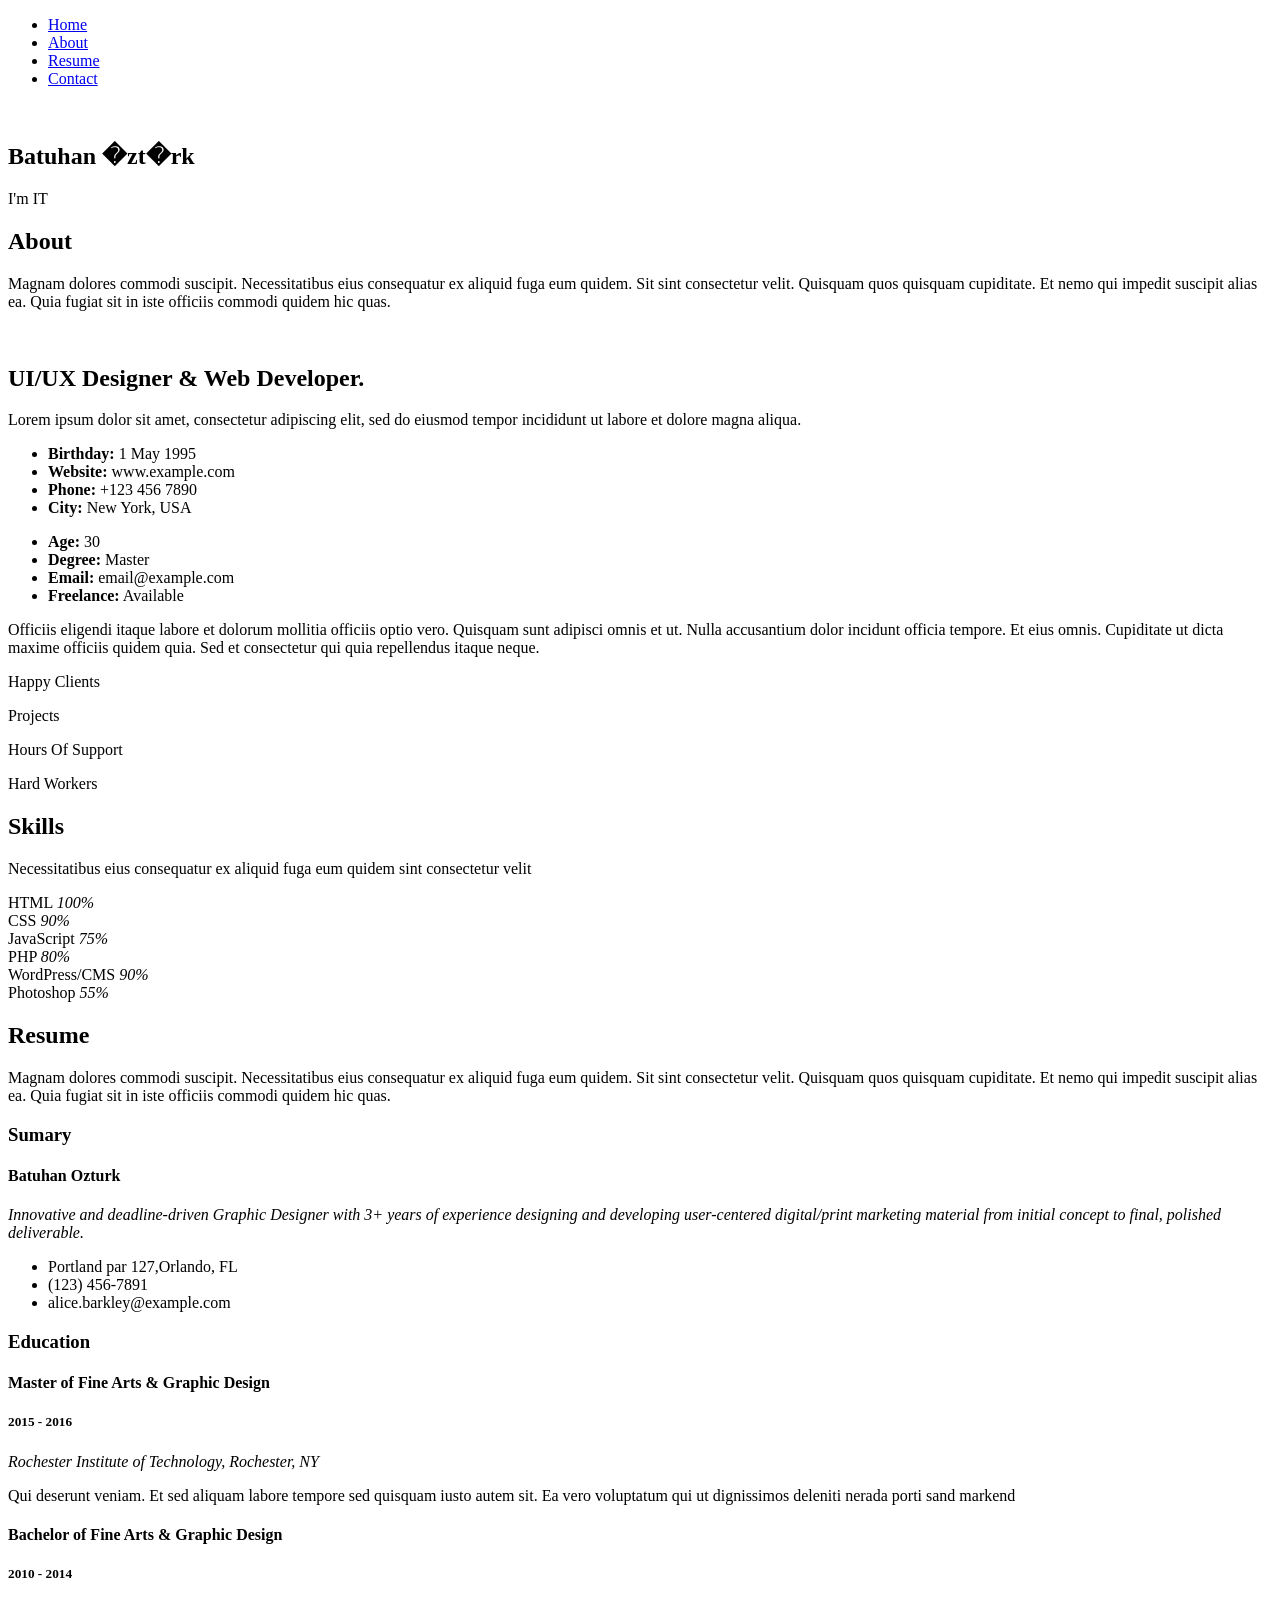
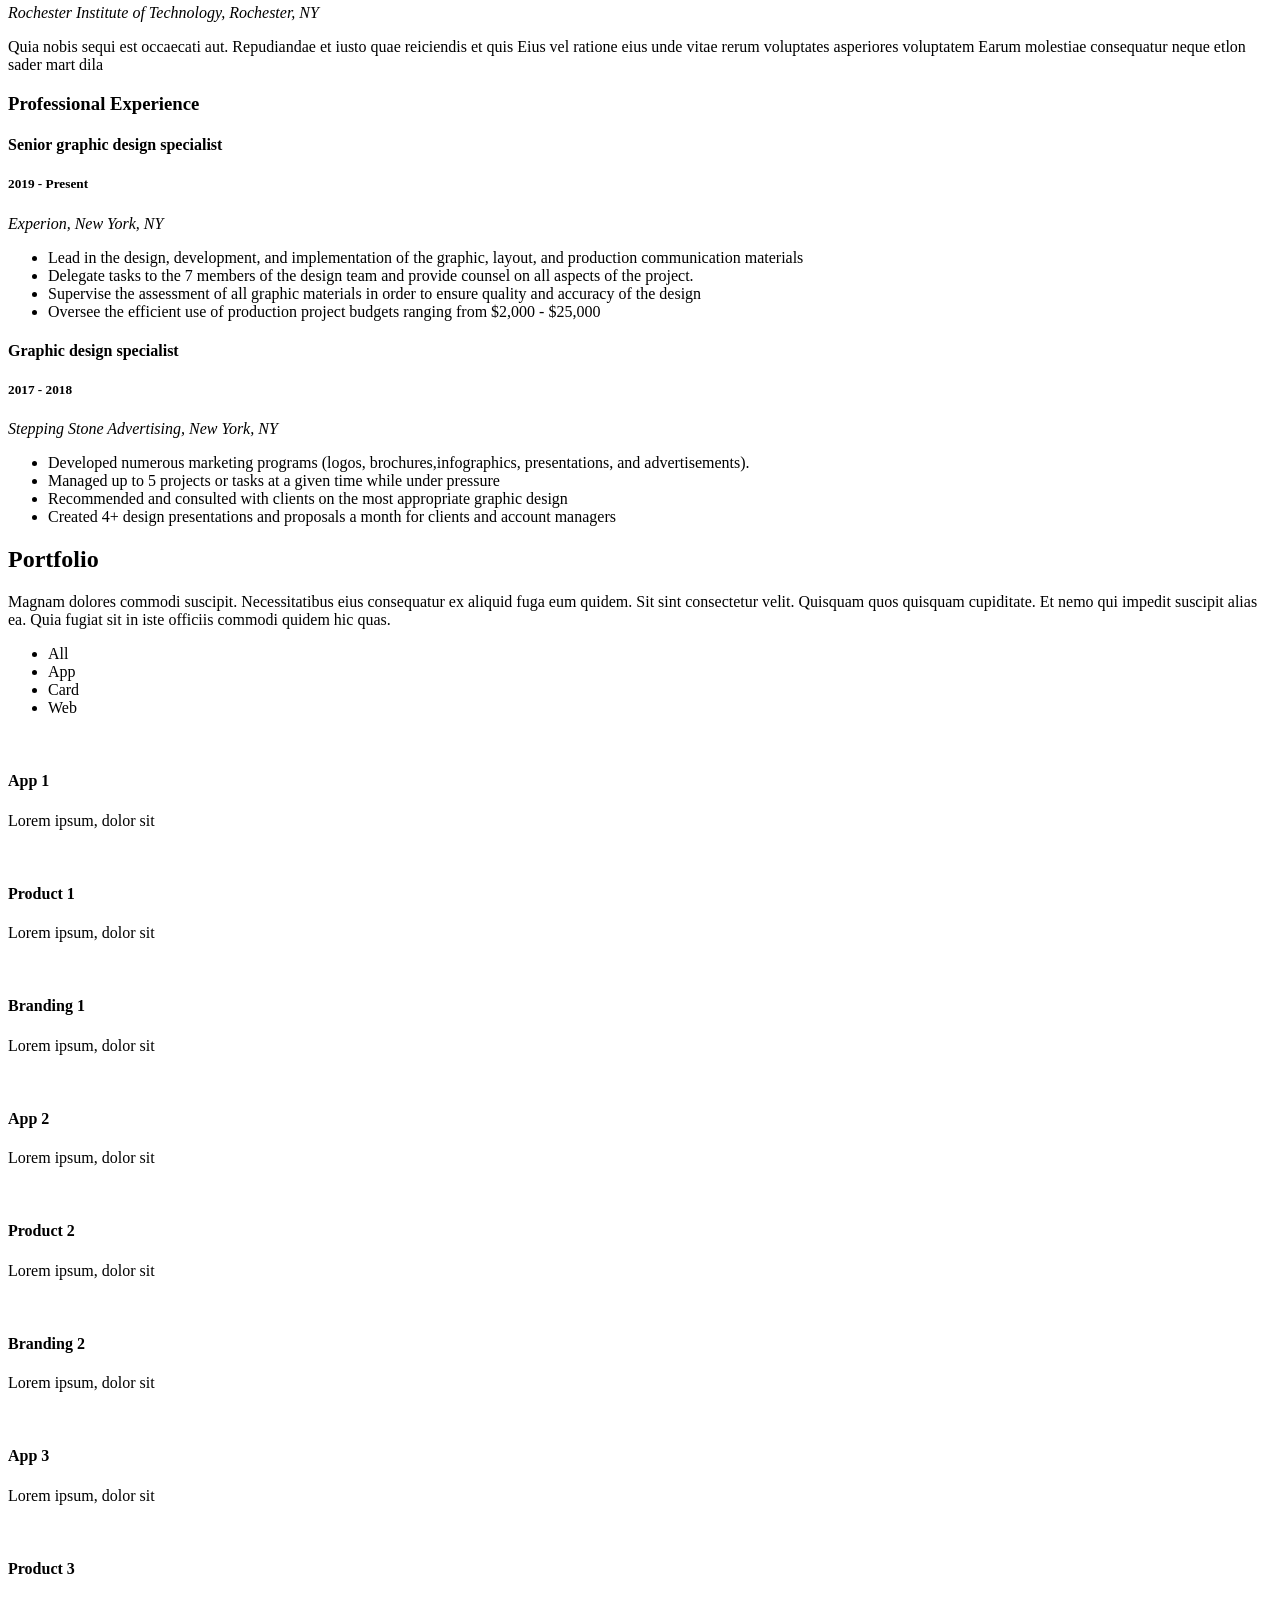
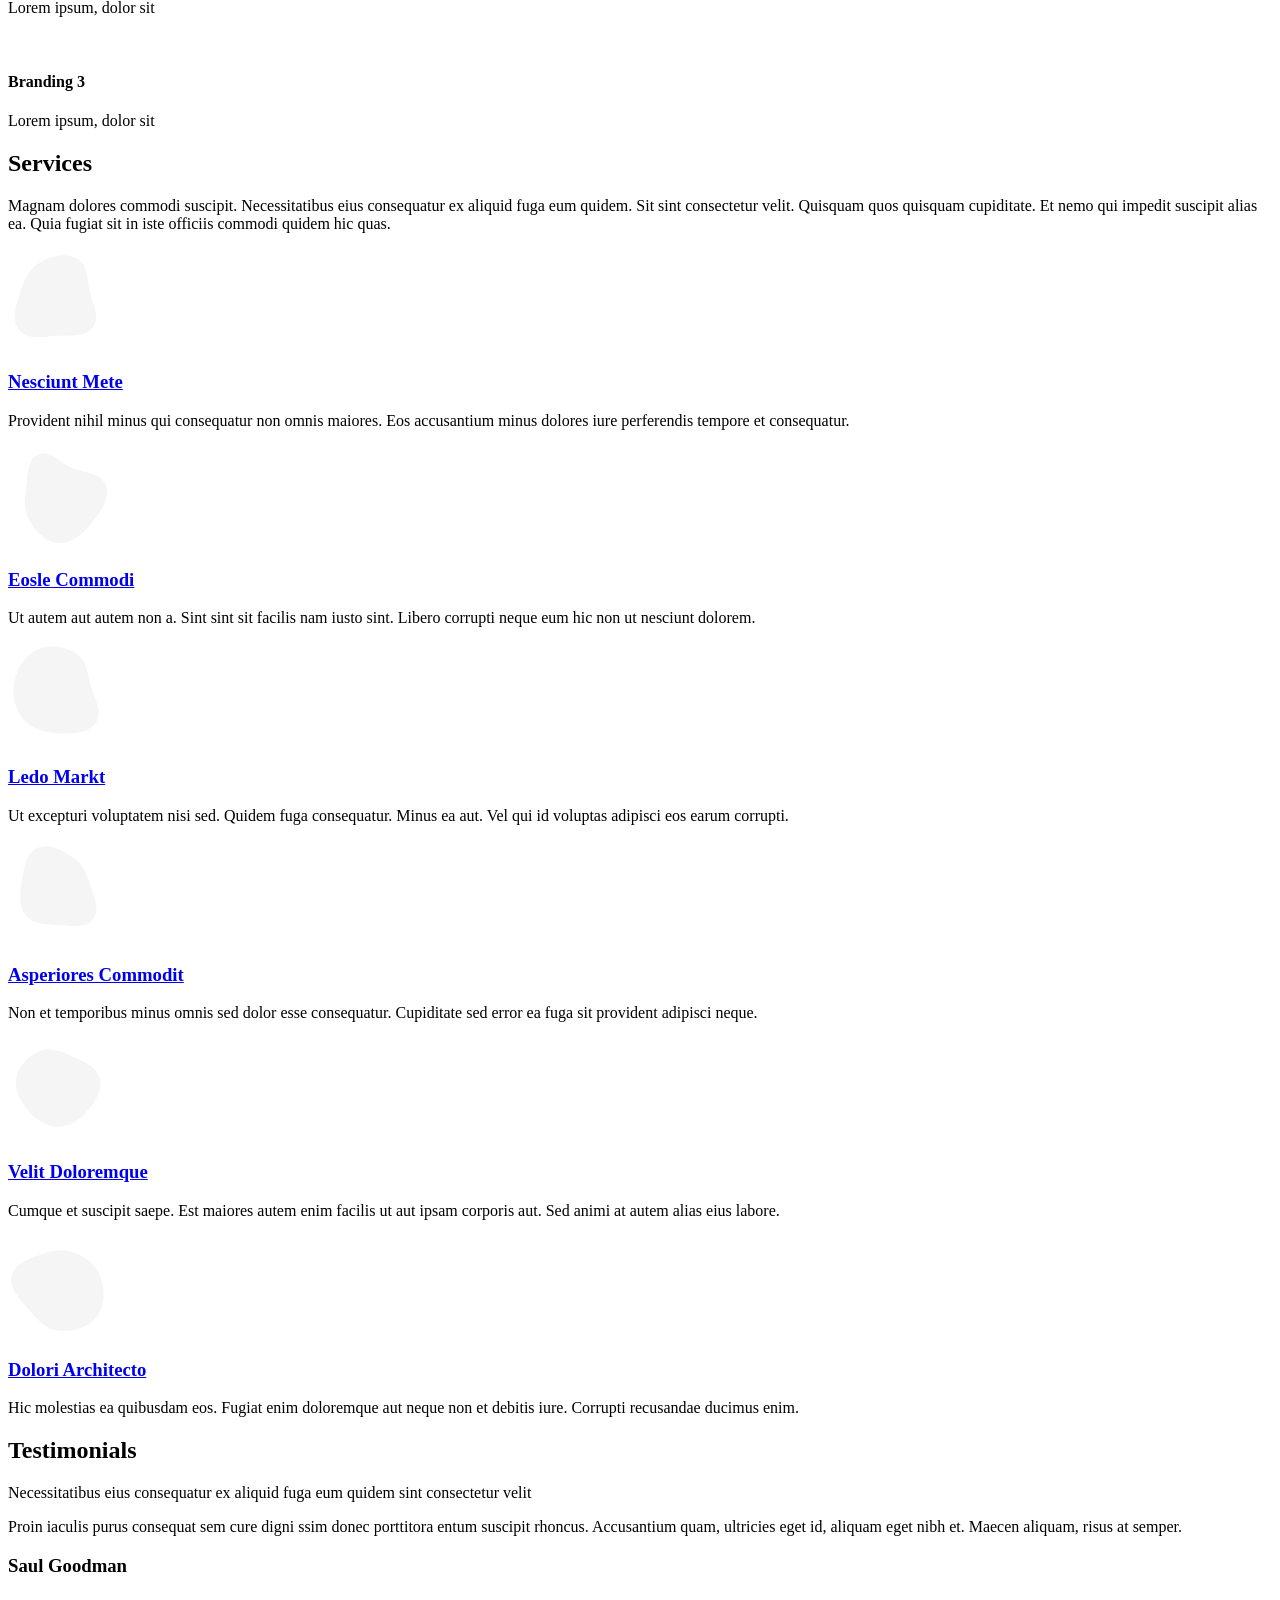
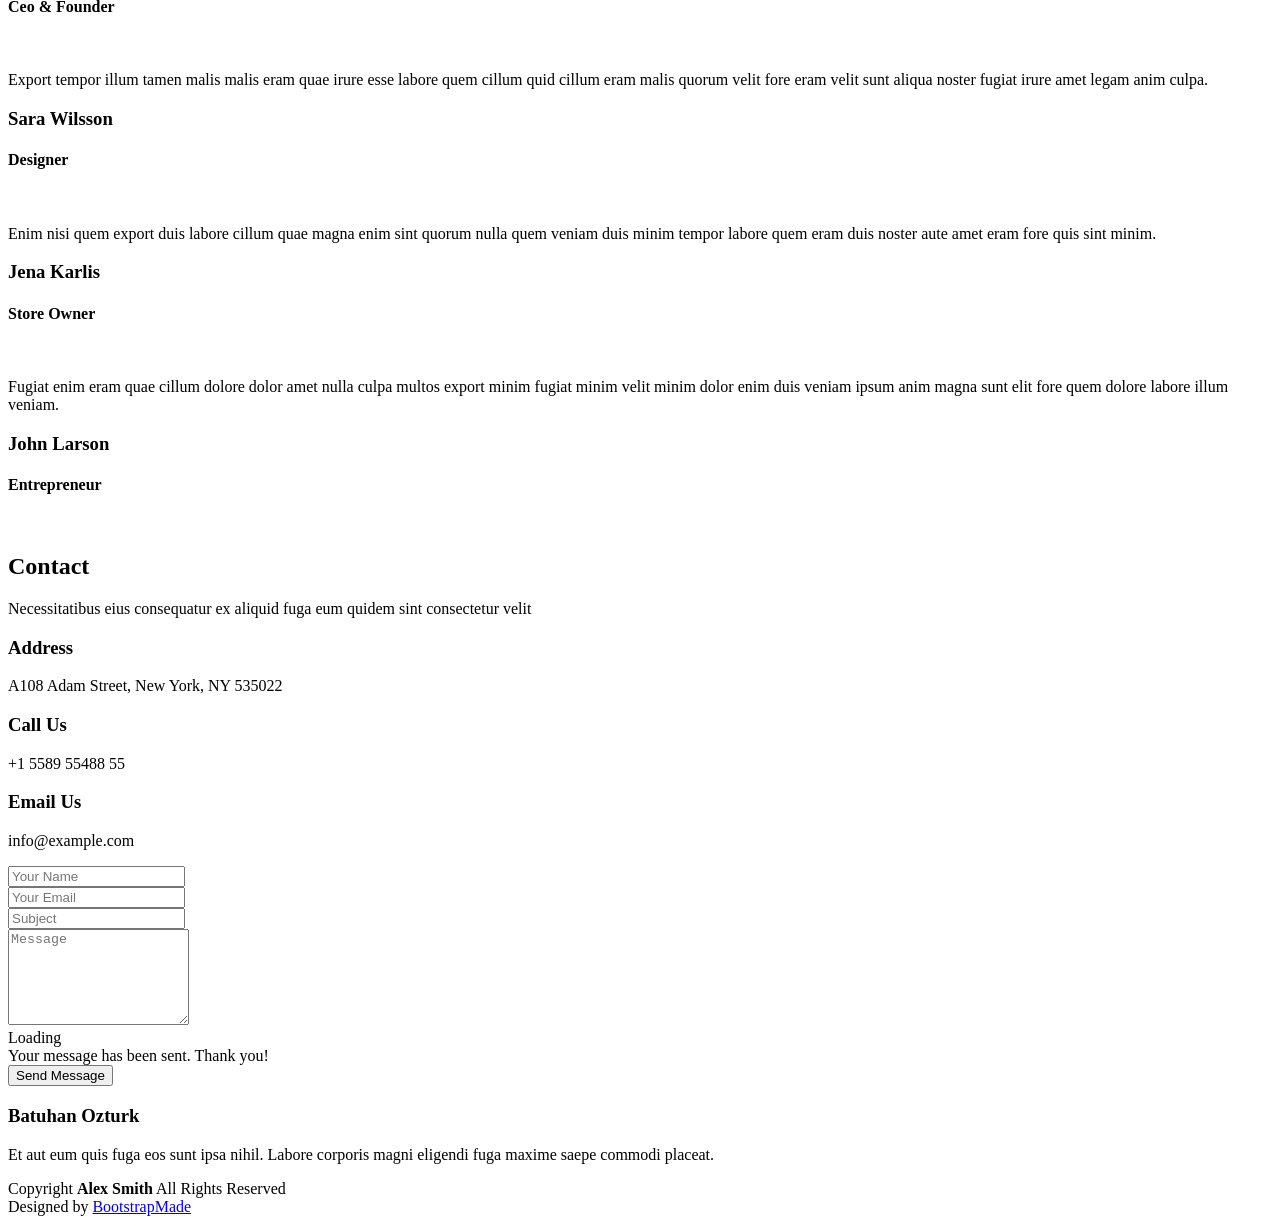
==== commit 5507b333: "update update" ====
--- a/index.html
+++ b/index.html
@@ -260,7 +260,7 @@
             <h3 class="resume-title">Sumary</h3>
 
             <div class="resume-item pb-0">
-              <h4>Brandon Johnson</h4>
+              <h4>Batuhan Ozturk</h4>
               <p><em>Innovative and deadline-driven Graphic Designer with 3+ years of experience designing and developing user-centered digital/print marketing material from initial concept to final, polished deliverable.</em></p>
               <ul>
                 <li>Portland par 127,Orlando, FL</li>
@@ -767,7 +767,7 @@
 
   <footer id="footer" class="footer position-relative light-background">
     <div class="container">
-      <h3 class="sitename">Brandon Johnson</h3>
+      <h3 class="sitename">Batuhan Ozturk</h3>
       <p>Et aut eum quis fuga eos sunt ipsa nihil. Labore corporis magni eligendi fuga maxime saepe commodi placeat.</p>
       <div class="social-links d-flex justify-content-center">
         <a href=""><i class="bi bi-twitter-x"></i></a>
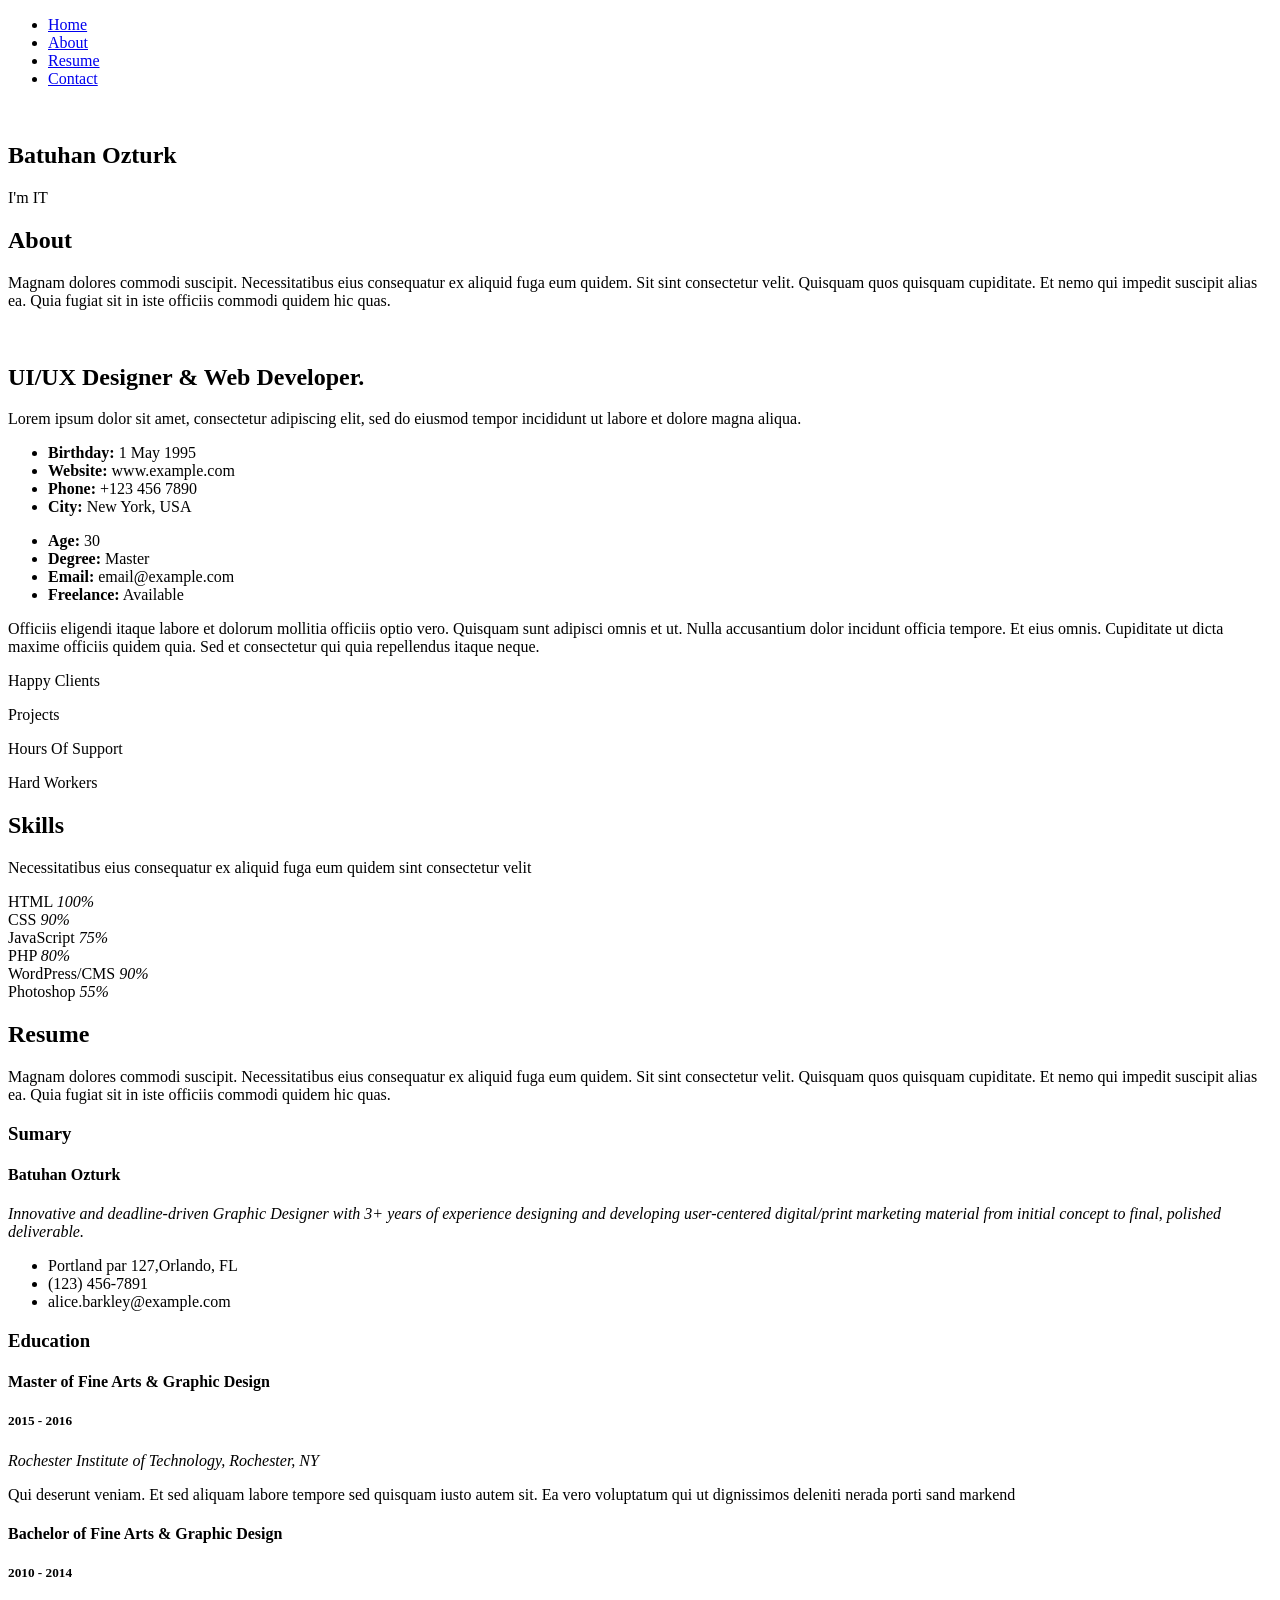
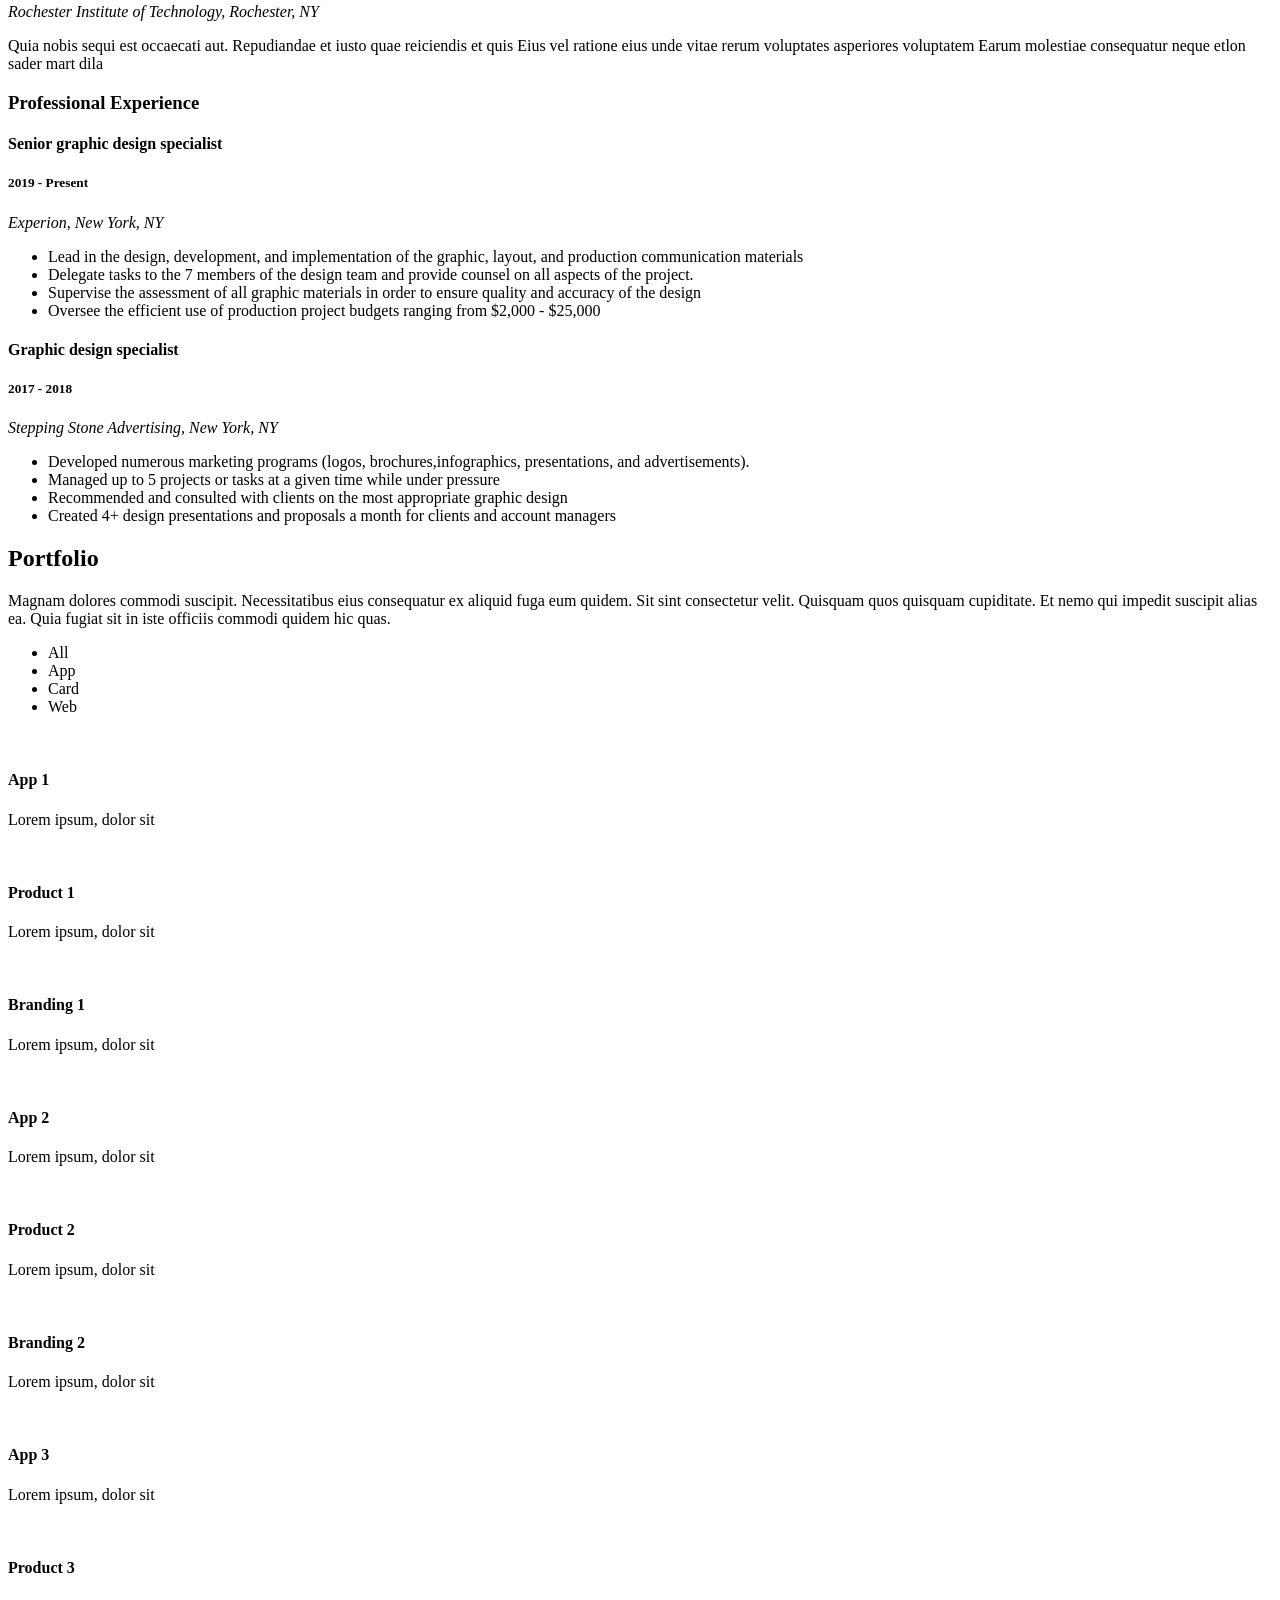
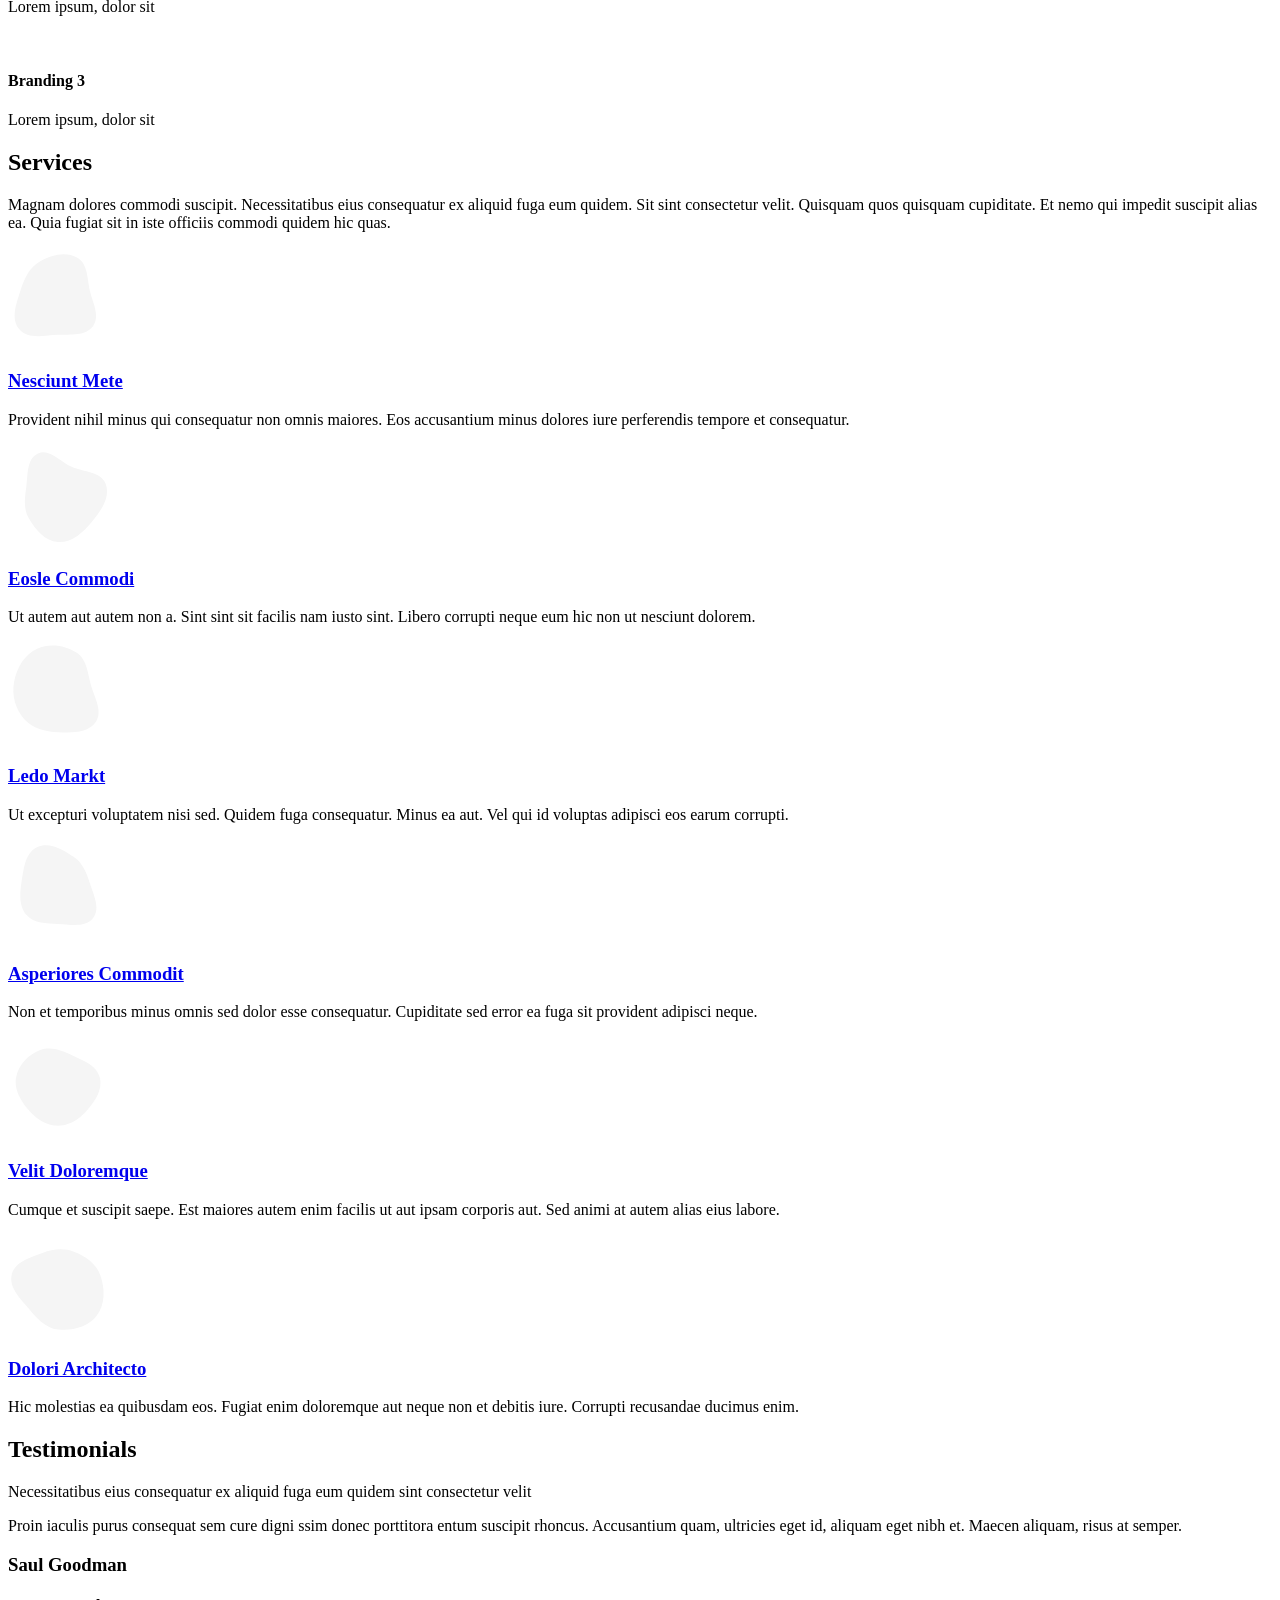
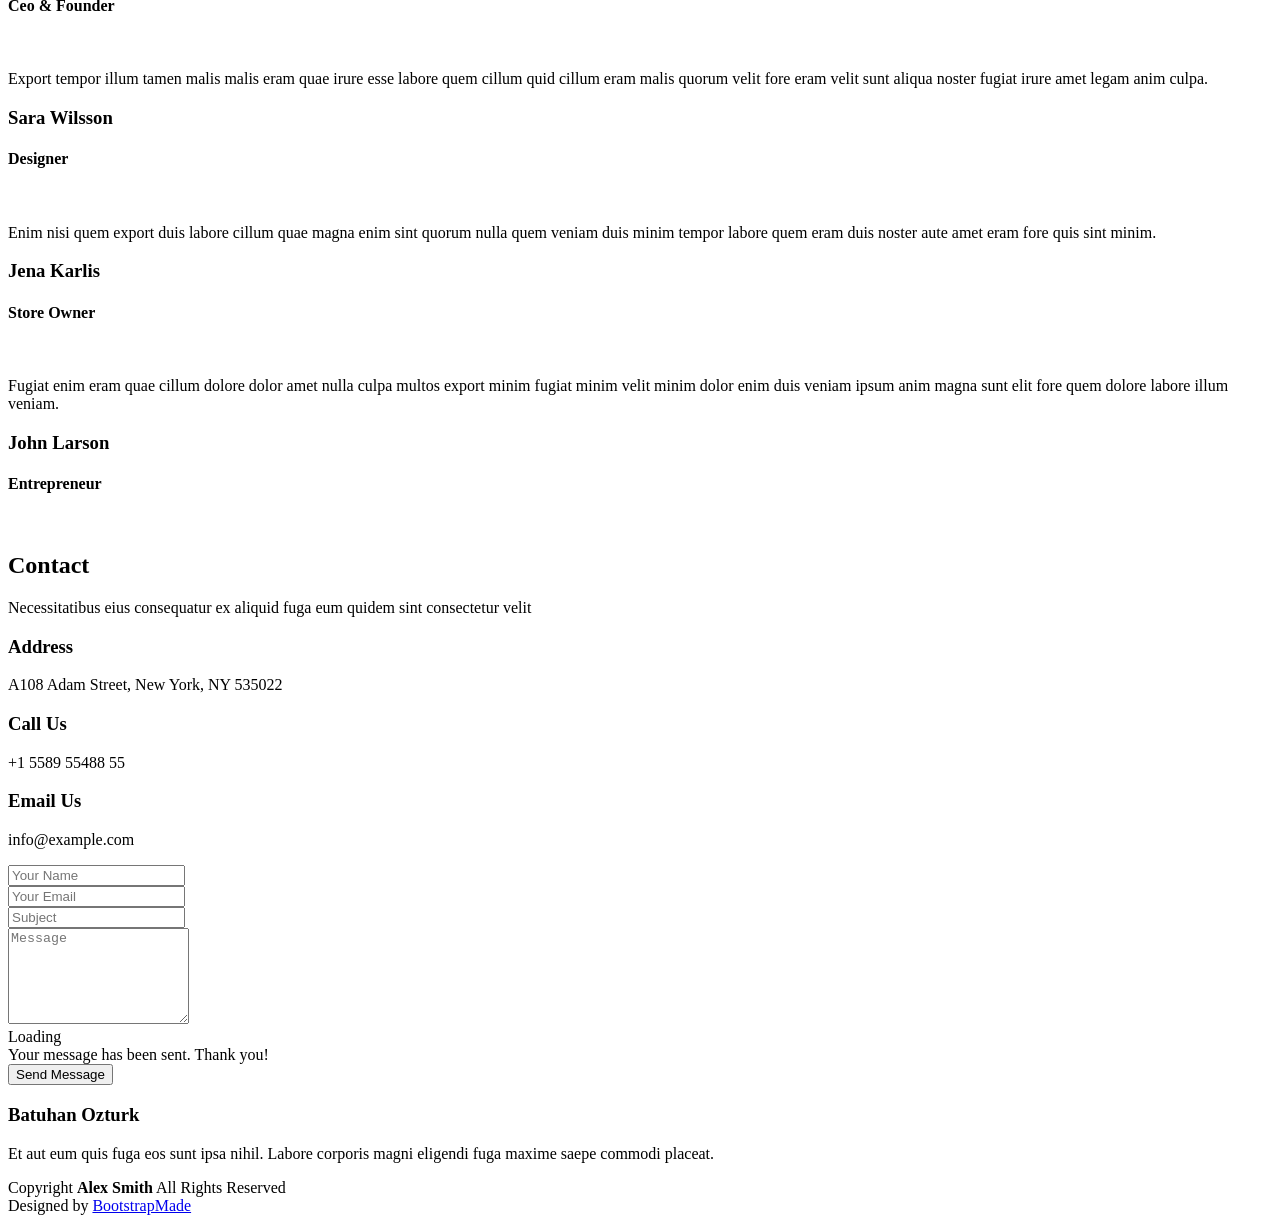
==== commit 8d90c41f: "Update" ====
--- a/index.html
+++ b/index.html
@@ -65,8 +65,8 @@
       <div class="container" data-aos="zoom-out">
         <div class="row justify-content-center">
           <div class="col-lg-9">
-            <h2>Batuhan �zt�rk</h2>
-            <p>I'm <span class="typed" data-typed-items="Cyber Security,IT, Engineer"> IT</span><span class="typed-cursor typed-cursor--blink" aria-hidden="true"></span></p>
+            <h2>Batuhan Ozturk</h2>
+            <p>I'm <span class="typed" data-typed-items="Engineer,Network Specialist"> IT</span><span class="typed-cursor typed-cursor--blink" aria-hidden="true"></span></p>
             <div class="social-links">
               <a href="#"><i class="bi bi-twitter-x"></i></a>
               <a href="#"><i class="bi bi-facebook"></i></a>
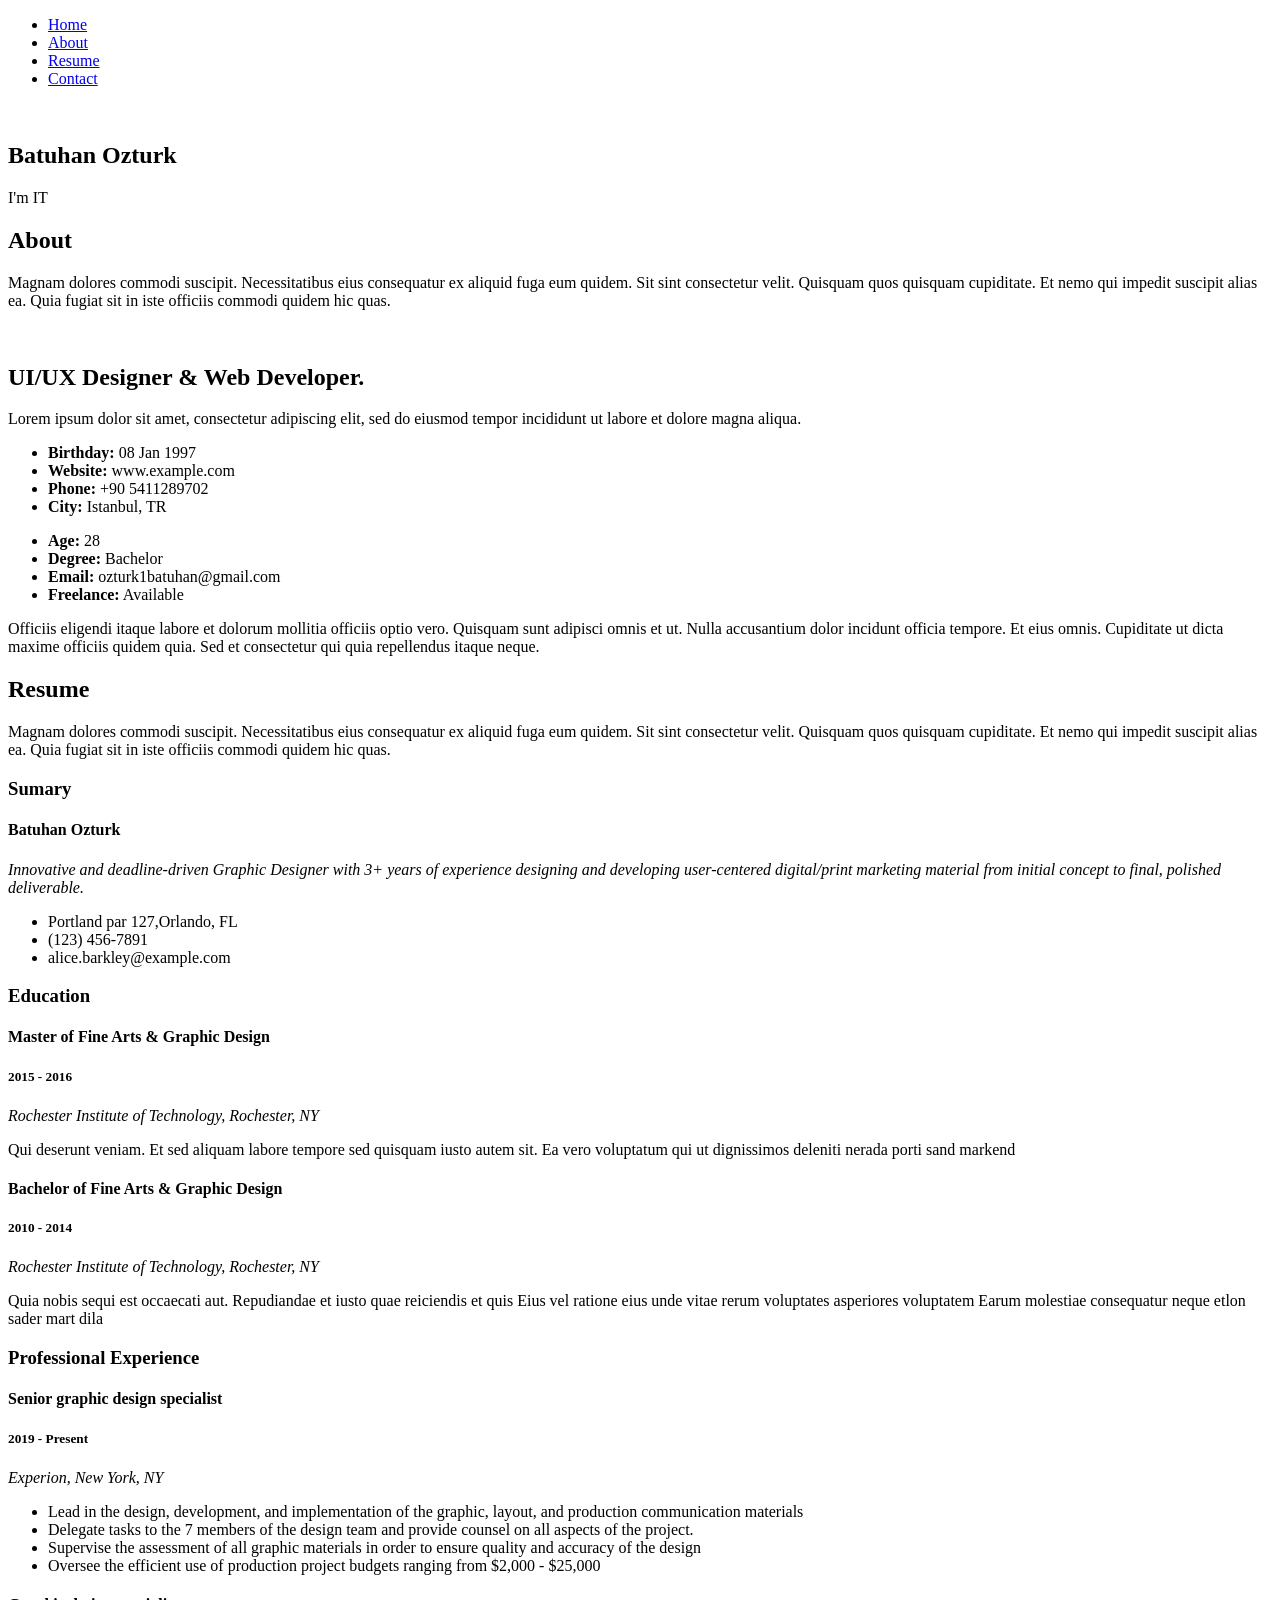
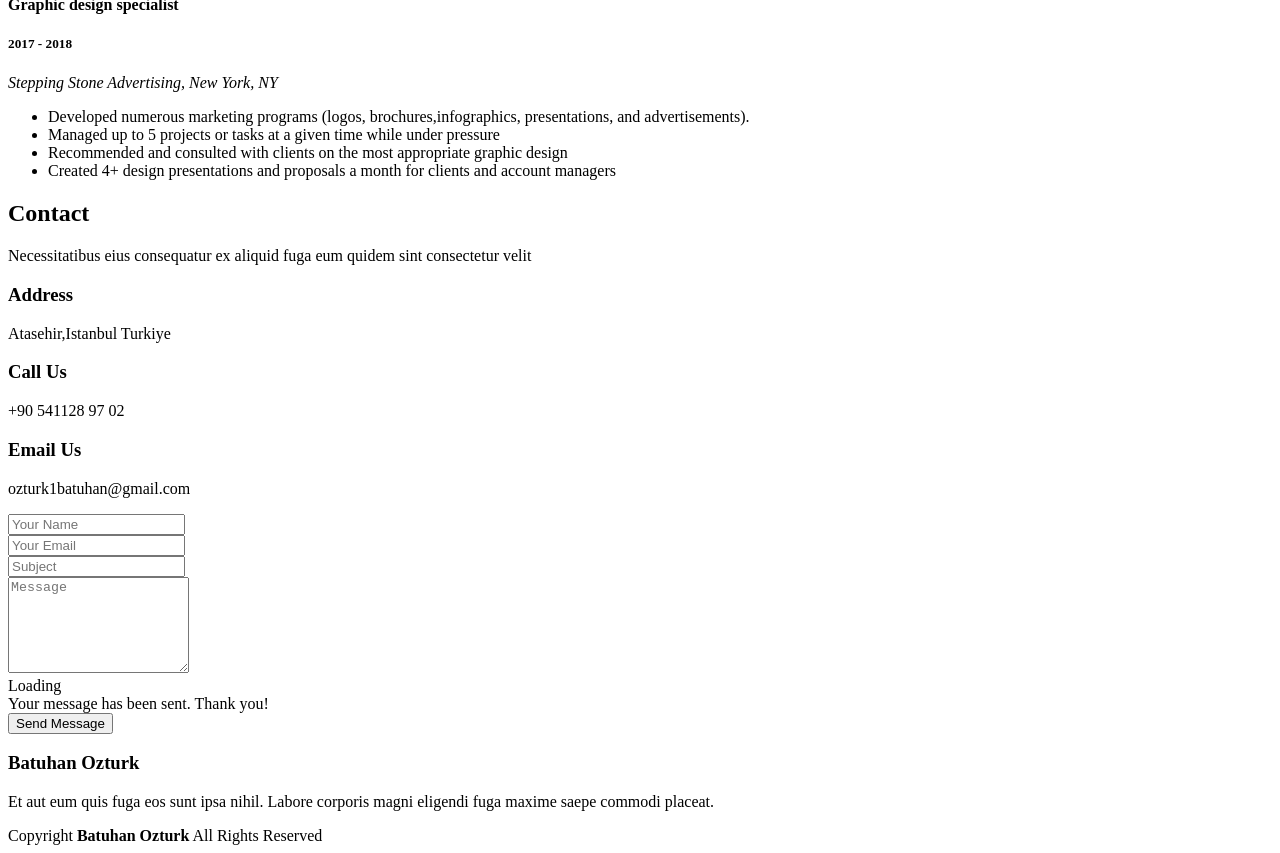
==== commit cc43ea5b: "Update" ====
--- a/index.html
+++ b/index.html
@@ -27,13 +27,6 @@
   <!-- Main CSS File -->
   <link href="assets/css/main.css" rel="stylesheet">
 
-  <!-- =======================================================
-  * Template Name: MyResume
-  * Template URL: https://bootstrapmade.com/free-html-bootstrap-template-my-resume/
-  * Updated: Jun 29 2024 with Bootstrap v5.3.3
-  * Author: BootstrapMade.com
-  * License: https://bootstrapmade.com/license/
-  ======================================================== -->
 </head>
 
 <body class="index-page">
@@ -47,8 +40,6 @@
         <li><a href="#hero" class="active"><i class="bi bi-house navicon"></i><span>Home</span></a></li>
         <li><a href="#about"><i class="bi bi-person navicon"></i><span>About</span></a></li>
         <li><a href="#resume"><i class="bi bi-file-earmark-text navicon"></i><span>Resume</span></a></li>
-        <!-- <li><a href="#portfolio"><i class="bi bi-images navicon"></i><span>Portfolio</span></a></li>
-        <li><a href="#services"><i class="bi bi-hdd-stack navicon"></i><span>Services</span></a></li>Main CSS File -->
         <li><a href="#contact"><i class="bi bi-envelope navicon"></i><span>Contact</span></a></li>
       </ul>
     </nav>
@@ -103,17 +94,17 @@
             <div class="row">
               <div class="col-lg-6">
                 <ul>
-                  <li><i class="bi bi-chevron-right"></i> <strong>Birthday:</strong> <span>1 May 1995</span></li>
+                  <li><i class="bi bi-chevron-right"></i> <strong>Birthday:</strong> <span>08 Jan 1997</span></li>
                   <li><i class="bi bi-chevron-right"></i> <strong>Website:</strong> <span>www.example.com</span></li>
-                  <li><i class="bi bi-chevron-right"></i> <strong>Phone:</strong> <span>+123 456 7890</span></li>
-                  <li><i class="bi bi-chevron-right"></i> <strong>City:</strong> <span>New York, USA</span></li>
+                  <li><i class="bi bi-chevron-right"></i> <strong>Phone:</strong> <span>+90 5411289702</span></li>
+                  <li><i class="bi bi-chevron-right"></i> <strong>City:</strong> <span>Istanbul, TR</span></li>
                 </ul>
               </div>
               <div class="col-lg-6">
                 <ul>
-                  <li><i class="bi bi-chevron-right"></i> <strong>Age:</strong> <span>30</span></li>
-                  <li><i class="bi bi-chevron-right"></i> <strong>Degree:</strong> <span>Master</span></li>
-                  <li><i class="bi bi-chevron-right"></i> <strong>Email:</strong> <span>email@example.com</span></li>
+                  <li><i class="bi bi-chevron-right"></i> <strong>Age:</strong> <span>28</span></li>
+                  <li><i class="bi bi-chevron-right"></i> <strong>Degree:</strong> <span>Bachelor</span></li>
+                  <li><i class="bi bi-chevron-right"></i> <strong>Email:</strong> <span>ozturk1batuhan@gmail.com</span></li>
                   <li><i class="bi bi-chevron-right"></i> <strong>Freelance:</strong> <span>Available</span></li>
                 </ul>
               </div>
@@ -127,122 +118,7 @@
 
       </div>
 
-    </section><!-- /About Section -->
-
-    <!-- Stats Section -->
-    <section id="stats" class="stats section">
-
-      <div class="container" data-aos="fade-up" data-aos-delay="100">
-
-        <div class="row gy-4">
-
-          <div class="col-lg-3 col-md-6 d-flex flex-column align-items-center">
-            <i class="bi bi-emoji-smile"></i>
-            <div class="stats-item">
-              <span data-purecounter-start="0" data-purecounter-end="232" data-purecounter-duration="1" class="purecounter"></span>
-              <p>Happy Clients</p>
-            </div>
-          </div><!-- End Stats Item -->
-
-          <div class="col-lg-3 col-md-6 d-flex flex-column align-items-center">
-            <i class="bi bi-journal-richtext"></i>
-            <div class="stats-item">
-              <span data-purecounter-start="0" data-purecounter-end="521" data-purecounter-duration="1" class="purecounter"></span>
-              <p>Projects</p>
-            </div>
-          </div><!-- End Stats Item -->
-
-          <div class="col-lg-3 col-md-6 d-flex flex-column align-items-center">
-            <i class="bi bi-headset"></i>
-            <div class="stats-item">
-              <span data-purecounter-start="0" data-purecounter-end="1463" data-purecounter-duration="1" class="purecounter"></span>
-              <p>Hours Of Support</p>
-            </div>
-          </div><!-- End Stats Item -->
-
-          <div class="col-lg-3 col-md-6 d-flex flex-column align-items-center">
-            <i class="bi bi-people"></i>
-            <div class="stats-item">
-              <span data-purecounter-start="0" data-purecounter-end="15" data-purecounter-duration="1" class="purecounter"></span>
-              <p>Hard Workers</p>
-            </div>
-          </div><!-- End Stats Item -->
-
-        </div>
-
-      </div>
-
-    </section><!-- /Stats Section -->
-
-    <!-- Skills Section -->
-    <section id="skills" class="skills section">
-
-      <!-- Section Title -->
-      <div class="container section-title" data-aos="fade-up">
-        <h2>Skills</h2>
-        <p>Necessitatibus eius consequatur ex aliquid fuga eum quidem sint consectetur velit</p>
-      </div><!-- End Section Title -->
-
-      <div class="container" data-aos="fade-up" data-aos-delay="100">
-
-        <div class="row skills-content skills-animation">
-
-          <div class="col-lg-6">
-
-            <div class="progress">
-              <span class="skill"><span>HTML</span> <i class="val">100%</i></span>
-              <div class="progress-bar-wrap">
-                <div class="progress-bar" role="progressbar" aria-valuenow="100" aria-valuemin="0" aria-valuemax="100"></div>
-              </div>
-            </div><!-- End Skills Item -->
-
-            <div class="progress">
-              <span class="skill"><span>CSS</span> <i class="val">90%</i></span>
-              <div class="progress-bar-wrap">
-                <div class="progress-bar" role="progressbar" aria-valuenow="90" aria-valuemin="0" aria-valuemax="100"></div>
-              </div>
-            </div><!-- End Skills Item -->
-
-            <div class="progress">
-              <span class="skill"><span>JavaScript</span> <i class="val">75%</i></span>
-              <div class="progress-bar-wrap">
-                <div class="progress-bar" role="progressbar" aria-valuenow="75" aria-valuemin="0" aria-valuemax="100"></div>
-              </div>
-            </div><!-- End Skills Item -->
-
-          </div>
-
-          <div class="col-lg-6">
-
-            <div class="progress">
-              <span class="skill"><span>PHP</span> <i class="val">80%</i></span>
-              <div class="progress-bar-wrap">
-                <div class="progress-bar" role="progressbar" aria-valuenow="80" aria-valuemin="0" aria-valuemax="100"></div>
-              </div>
-            </div><!-- End Skills Item -->
-
-            <div class="progress">
-              <span class="skill"><span>WordPress/CMS</span> <i class="val">90%</i></span>
-              <div class="progress-bar-wrap">
-                <div class="progress-bar" role="progressbar" aria-valuenow="90" aria-valuemin="0" aria-valuemax="100"></div>
-              </div>
-            </div><!-- End Skills Item -->
-
-            <div class="progress">
-              <span class="skill"><span>Photoshop</span> <i class="val">55%</i></span>
-              <div class="progress-bar-wrap">
-                <div class="progress-bar" role="progressbar" aria-valuenow="55" aria-valuemin="0" aria-valuemax="100"></div>
-              </div>
-            </div><!-- End Skills Item -->
-
-          </div>
-
-        </div>
-
-      </div>
-
-    </section><!-- /Skills Section -->
-
+    
     <!-- Resume Section -->
     <section id="resume" class="resume section">
 
@@ -320,372 +196,8 @@
 
     </section><!-- /Resume Section -->
 
-    <!-- Portfolio Section -->
-    <section id="portfolio" class="portfolio section">
-
-      <!-- Section Title -->
-      <div class="container section-title" data-aos="fade-up">
-        <h2>Portfolio</h2>
-        <p>Magnam dolores commodi suscipit. Necessitatibus eius consequatur ex aliquid fuga eum quidem. Sit sint consectetur velit. Quisquam quos quisquam cupiditate. Et nemo qui impedit suscipit alias ea. Quia fugiat sit in iste officiis commodi quidem hic quas.</p>
-      </div><!-- End Section Title -->
-
-      <div class="container">
-
-        <div class="isotope-layout" data-default-filter="*" data-layout="masonry" data-sort="original-order">
-
-          <ul class="portfolio-filters isotope-filters" data-aos="fade-up" data-aos-delay="100">
-            <li data-filter="*" class="filter-active">All</li>
-            <li data-filter=".filter-app">App</li>
-            <li data-filter=".filter-product">Card</li>
-            <li data-filter=".filter-branding">Web</li>
-          </ul><!-- End Portfolio Filters -->
-
-          <div class="row gy-4 isotope-container" data-aos="fade-up" data-aos-delay="200">
-
-            <div class="col-lg-4 col-md-6 portfolio-item isotope-item filter-app">
-              <img src="assets/img/masonry-portfolio/masonry-portfolio-1.jpg" class="img-fluid" alt="">
-              <div class="portfolio-info">
-                <h4>App 1</h4>
-                <p>Lorem ipsum, dolor sit</p>
-                <a href="assets/img/masonry-portfolio/masonry-portfolio-1.jpg" title="App 1" data-gallery="portfolio-gallery-app" class="glightbox preview-link"><i class="bi bi-zoom-in"></i></a>
-                <a href="portfolio-details.html" title="More Details" class="details-link"><i class="bi bi-link-45deg"></i></a>
-              </div>
-            </div><!-- End Portfolio Item -->
-
-            <div class="col-lg-4 col-md-6 portfolio-item isotope-item filter-product">
-              <img src="assets/img/masonry-portfolio/masonry-portfolio-2.jpg" class="img-fluid" alt="">
-              <div class="portfolio-info">
-                <h4>Product 1</h4>
-                <p>Lorem ipsum, dolor sit</p>
-                <a href="assets/img/masonry-portfolio/masonry-portfolio-2.jpg" title="Product 1" data-gallery="portfolio-gallery-product" class="glightbox preview-link"><i class="bi bi-zoom-in"></i></a>
-                <a href="portfolio-details.html" title="More Details" class="details-link"><i class="bi bi-link-45deg"></i></a>
-              </div>
-            </div><!-- End Portfolio Item -->
-
-            <div class="col-lg-4 col-md-6 portfolio-item isotope-item filter-branding">
-              <img src="assets/img/masonry-portfolio/masonry-portfolio-3.jpg" class="img-fluid" alt="">
-              <div class="portfolio-info">
-                <h4>Branding 1</h4>
-                <p>Lorem ipsum, dolor sit</p>
-                <a href="assets/img/masonry-portfolio/masonry-portfolio-3.jpg" title="Branding 1" data-gallery="portfolio-gallery-branding" class="glightbox preview-link"><i class="bi bi-zoom-in"></i></a>
-                <a href="portfolio-details.html" title="More Details" class="details-link"><i class="bi bi-link-45deg"></i></a>
-              </div>
-            </div><!-- End Portfolio Item -->
-
-            <div class="col-lg-4 col-md-6 portfolio-item isotope-item filter-app">
-              <img src="assets/img/masonry-portfolio/masonry-portfolio-4.jpg" class="img-fluid" alt="">
-              <div class="portfolio-info">
-                <h4>App 2</h4>
-                <p>Lorem ipsum, dolor sit</p>
-                <a href="assets/img/masonry-portfolio/masonry-portfolio-4.jpg" title="App 2" data-gallery="portfolio-gallery-app" class="glightbox preview-link"><i class="bi bi-zoom-in"></i></a>
-                <a href="portfolio-details.html" title="More Details" class="details-link"><i class="bi bi-link-45deg"></i></a>
-              </div>
-            </div><!-- End Portfolio Item -->
-
-            <div class="col-lg-4 col-md-6 portfolio-item isotope-item filter-product">
-              <img src="assets/img/masonry-portfolio/masonry-portfolio-5.jpg" class="img-fluid" alt="">
-              <div class="portfolio-info">
-                <h4>Product 2</h4>
-                <p>Lorem ipsum, dolor sit</p>
-                <a href="assets/img/masonry-portfolio/masonry-portfolio-5.jpg" title="Product 2" data-gallery="portfolio-gallery-product" class="glightbox preview-link"><i class="bi bi-zoom-in"></i></a>
-                <a href="portfolio-details.html" title="More Details" class="details-link"><i class="bi bi-link-45deg"></i></a>
-              </div>
-            </div><!-- End Portfolio Item -->
-
-            <div class="col-lg-4 col-md-6 portfolio-item isotope-item filter-branding">
-              <img src="assets/img/masonry-portfolio/masonry-portfolio-6.jpg" class="img-fluid" alt="">
-              <div class="portfolio-info">
-                <h4>Branding 2</h4>
-                <p>Lorem ipsum, dolor sit</p>
-                <a href="assets/img/masonry-portfolio/masonry-portfolio-6.jpg" title="Branding 2" data-gallery="portfolio-gallery-branding" class="glightbox preview-link"><i class="bi bi-zoom-in"></i></a>
-                <a href="portfolio-details.html" title="More Details" class="details-link"><i class="bi bi-link-45deg"></i></a>
-              </div>
-            </div><!-- End Portfolio Item -->
-
-            <div class="col-lg-4 col-md-6 portfolio-item isotope-item filter-app">
-              <img src="assets/img/masonry-portfolio/masonry-portfolio-7.jpg" class="img-fluid" alt="">
-              <div class="portfolio-info">
-                <h4>App 3</h4>
-                <p>Lorem ipsum, dolor sit</p>
-                <a href="assets/img/masonry-portfolio/masonry-portfolio-7.jpg" title="App 3" data-gallery="portfolio-gallery-app" class="glightbox preview-link"><i class="bi bi-zoom-in"></i></a>
-                <a href="portfolio-details.html" title="More Details" class="details-link"><i class="bi bi-link-45deg"></i></a>
-              </div>
-            </div><!-- End Portfolio Item -->
-
-            <div class="col-lg-4 col-md-6 portfolio-item isotope-item filter-product">
-              <img src="assets/img/masonry-portfolio/masonry-portfolio-8.jpg" class="img-fluid" alt="">
-              <div class="portfolio-info">
-                <h4>Product 3</h4>
-                <p>Lorem ipsum, dolor sit</p>
-                <a href="assets/img/masonry-portfolio/masonry-portfolio-8.jpg" title="Product 3" data-gallery="portfolio-gallery-product" class="glightbox preview-link"><i class="bi bi-zoom-in"></i></a>
-                <a href="portfolio-details.html" title="More Details" class="details-link"><i class="bi bi-link-45deg"></i></a>
-              </div>
-            </div><!-- End Portfolio Item -->
-
-            <div class="col-lg-4 col-md-6 portfolio-item isotope-item filter-branding">
-              <img src="assets/img/masonry-portfolio/masonry-portfolio-9.jpg" class="img-fluid" alt="">
-              <div class="portfolio-info">
-                <h4>Branding 3</h4>
-                <p>Lorem ipsum, dolor sit</p>
-                <a href="assets/img/masonry-portfolio/masonry-portfolio-9.jpg" title="Branding 2" data-gallery="portfolio-gallery-branding" class="glightbox preview-link"><i class="bi bi-zoom-in"></i></a>
-                <a href="portfolio-details.html" title="More Details" class="details-link"><i class="bi bi-link-45deg"></i></a>
-              </div>
-            </div><!-- End Portfolio Item -->
-
-          </div><!-- End Portfolio Container -->
-
-        </div>
-
-      </div>
-
-    </section><!-- /Portfolio Section -->
-
-    <!-- Services Section -->
-    <section id="services" class="services section">
-
-      <!-- Section Title -->
-      <div class="container section-title" data-aos="fade-up">
-        <h2>Services</h2>
-        <p>Magnam dolores commodi suscipit. Necessitatibus eius consequatur ex aliquid fuga eum quidem. Sit sint consectetur velit. Quisquam quos quisquam cupiditate. Et nemo qui impedit suscipit alias ea. Quia fugiat sit in iste officiis commodi quidem hic quas.</p>
-      </div><!-- End Section Title -->
-
-      <div class="container">
-
-        <div class="row gy-4">
-
-          <div class="col-lg-4 col-md-6" data-aos="fade-up" data-aos-delay="100">
-            <div class="service-item item-cyan position-relative">
-              <div class="icon">
-                <svg width="100" height="100" viewBox="0 0 600 600" xmlns="http://www.w3.org/2000/svg">
-                  <path stroke="none" stroke-width="0" fill="#f5f5f5" d="M300,521.0016835830174C376.1290562159157,517.8887921683347,466.0731472004068,529.7835943286574,510.70327084640275,468.03025145048787C554.3714126377745,407.6079735673963,508.03601936045806,328.9844924480964,491.2728898941984,256.3432110539036C474.5976632858925,184.082847569629,479.9380746630129,96.60480741107993,416.23090153303,58.64404602377083C348.86323505073057,18.502131276798302,261.93793281208167,40.57373210992963,193.5410806939664,78.93577620505333C130.42746243093433,114.334589627462,98.30271207620316,179.96522072025542,76.75703585869454,249.04625023123273C51.97151888228291,328.5150500222984,13.704378332031375,421.85034740162234,66.52175969318436,486.19268352777647C119.04800174914682,550.1803526380478,217.28368757567262,524.383925680826,300,521.0016835830174"></path>
-                </svg>
-                <i class="bi bi-activity"></i>
-              </div>
-              <a href="#" class="stretched-link">
-                <h3>Nesciunt Mete</h3>
-              </a>
-              <p>Provident nihil minus qui consequatur non omnis maiores. Eos accusantium minus dolores iure perferendis tempore et consequatur.</p>
-            </div>
-          </div><!-- End Service Item -->
-
-          <div class="col-lg-4 col-md-6" data-aos="fade-up" data-aos-delay="200">
-            <div class="service-item item-orange position-relative">
-              <div class="icon">
-                <svg width="100" height="100" viewBox="0 0 600 600" xmlns="http://www.w3.org/2000/svg">
-                  <path stroke="none" stroke-width="0" fill="#f5f5f5" d="M300,582.0697525312426C382.5290701553225,586.8405444964366,449.9789794690241,525.3245884688669,502.5850820975895,461.55621195738473C556.606425686781,396.0723002908107,615.8543463187945,314.28637112970534,586.6730223649479,234.56875336149918C558.9533121215079,158.8439757836574,454.9685369536778,164.00468322053177,381.49747125262974,130.76875717737553C312.15926192815925,99.40240125094834,248.97055460311594,18.661163978235184,179.8680185752513,50.54337015887873C110.5421016452524,82.52863877960104,119.82277516462835,180.83849132639028,109.12597500060166,256.43424936330496C100.08760227029461,320.3096726198365,92.17705696193138,384.0621239912766,124.79988738764834,439.7174275375508C164.83382741302287,508.01625554203684,220.96474134820875,577.5009287672846,300,582.0697525312426"></path>
-                </svg>
-                <i class="bi bi-broadcast"></i>
-              </div>
-              <a href="#" class="stretched-link">
-                <h3>Eosle Commodi</h3>
-              </a>
-              <p>Ut autem aut autem non a. Sint sint sit facilis nam iusto sint. Libero corrupti neque eum hic non ut nesciunt dolorem.</p>
-            </div>
-          </div><!-- End Service Item -->
-
-          <div class="col-lg-4 col-md-6" data-aos="fade-up" data-aos-delay="300">
-            <div class="service-item item-teal position-relative">
-              <div class="icon">
-                <svg width="100" height="100" viewBox="0 0 600 600" xmlns="http://www.w3.org/2000/svg">
-                  <path stroke="none" stroke-width="0" fill="#f5f5f5" d="M300,541.5067337569781C382.14930387511276,545.0595476570109,479.8736841581634,548.3450877840088,526.4010558755058,480.5488172755941C571.5218469581645,414.80211281144784,517.5187510058486,332.0715597781072,496.52539010469104,255.14436215662573C477.37192572678356,184.95920475031193,473.57363656557914,105.61284051026155,413.0603344069578,65.22779650032875C343.27470386102294,18.654635553484475,251.2091493199835,5.337323636656869,175.0934190732945,40.62881213300186C97.87086631185822,76.43348514350839,51.98124368387456,156.15599469081315,36.44837278890362,239.84606092416172C21.716077023791087,319.22268207091537,43.775223500013084,401.1760424656574,96.891909868211,461.97329694683043C147.22146801428983,519.5804099606455,223.5754009179313,538.201503339737,300,541.5067337569781"></path>
-                </svg>
-                <i class="bi bi-easel"></i>
-              </div>
-              <a href="#" class="stretched-link">
-                <h3>Ledo Markt</h3>
-              </a>
-              <p>Ut excepturi voluptatem nisi sed. Quidem fuga consequatur. Minus ea aut. Vel qui id voluptas adipisci eos earum corrupti.</p>
-            </div>
-          </div><!-- End Service Item -->
-
-          <div class="col-lg-4 col-md-6" data-aos="fade-up" data-aos-delay="400">
-            <div class="service-item item-red position-relative">
-              <div class="icon">
-                <svg width="100" height="100" viewBox="0 0 600 600" xmlns="http://www.w3.org/2000/svg">
-                  <path stroke="none" stroke-width="0" fill="#f5f5f5" d="M300,503.46388370962813C374.79870501325706,506.71871716319447,464.8034551963731,527.1746412648533,510.4981551193396,467.86667711651364C555.9287308511215,408.9015244558933,512.6030010748507,327.5744911775523,490.211057578863,256.5855673507754C471.097692560561,195.9906835881958,447.69079081568157,138.11976852964426,395.19560036434837,102.3242989838813C329.3053358748298,57.3949838291264,248.02791733380457,8.279543830951368,175.87071277845988,42.242879143198664C103.41431057327972,76.34704239035025,93.79494320519305,170.9812938413882,81.28167332365135,250.07896920659033C70.17666984294237,320.27484674793965,64.84698225790005,396.69656628748305,111.28512138212992,450.4950937839243C156.20124167950087,502.5303643271138,231.32542653798444,500.4755392045468,300,503.46388370962813"></path>
-                </svg>
-                <i class="bi bi-bounding-box-circles"></i>
-              </div>
-              <a href="#" class="stretched-link">
-                <h3>Asperiores Commodit</h3>
-              </a>
-              <p>Non et temporibus minus omnis sed dolor esse consequatur. Cupiditate sed error ea fuga sit provident adipisci neque.</p>
-              <a href="#" class="stretched-link"></a>
-            </div>
-          </div><!-- End Service Item -->
-
-          <div class="col-lg-4 col-md-6" data-aos="fade-up" data-aos-delay="500">
-            <div class="service-item item-indigo position-relative">
-              <div class="icon">
-                <svg width="100" height="100" viewBox="0 0 600 600" xmlns="http://www.w3.org/2000/svg">
-                  <path stroke="none" stroke-width="0" fill="#f5f5f5" d="M300,532.3542879108572C369.38199826031484,532.3153073249985,429.10787420159085,491.63046689027357,474.5244479745417,439.17860296908856C522.8885846962883,383.3225815378663,569.1668002868075,314.3205725914397,550.7432151929288,242.7694973846089C532.6665558377875,172.5657663291529,456.2379748765914,142.6223662098291,390.3689995646985,112.34683881706744C326.66090330228417,83.06452184765237,258.84405631176094,53.51806209861945,193.32584062364296,78.48882559362697C121.61183558270385,105.82097193414197,62.805066853699245,167.19869350419734,48.57481801355237,242.6138429142374C34.843463184063346,315.3850353017275,76.69343916112496,383.4422959591041,125.22947124332185,439.3748458443577C170.7312796277747,491.8107796887764,230.57421082200815,532.3932930995766,300,532.3542879108572"></path>
-                </svg>
-                <i class="bi bi-calendar4-week icon"></i>
-              </div>
-              <a href="#" class="stretched-link">
-                <h3>Velit Doloremque</h3>
-              </a>
-              <p>Cumque et suscipit saepe. Est maiores autem enim facilis ut aut ipsam corporis aut. Sed animi at autem alias eius labore.</p>
-              <a href="#" class="stretched-link"></a>
-            </div>
-          </div><!-- End Service Item -->
-
-          <div class="col-lg-4 col-md-6" data-aos="fade-up" data-aos-delay="600">
-            <div class="service-item item-pink position-relative">
-              <div class="icon">
-                <svg width="100" height="100" viewBox="0 0 600 600" xmlns="http://www.w3.org/2000/svg">
-                  <path stroke="none" stroke-width="0" fill="#f5f5f5" d="M300,566.797414625762C385.7384707136149,576.1784315230908,478.7894351017131,552.8928747891023,531.9192734346935,484.94944893311C584.6109503024035,417.5663521118492,582.489472248146,322.67544863468447,553.9536738515405,242.03673114598146C529.1557734026468,171.96086150256528,465.24506316201064,127.66468636344209,395.9583748389544,100.7403814666027C334.2173773831606,76.7482773500951,269.4350130405921,84.62216499799875,207.1952322260088,107.2889140133804C132.92018162631612,134.33871894543012,41.79353780512637,160.00259165414826,22.644507872594943,236.69541883565114C3.319112789854554,314.0945973066697,72.72355303640163,379.243833228382,124.04198916343866,440.3218312028393C172.9286146004772,498.5055451809895,224.45579914871206,558.5317968840102,300,566.797414625762"></path>
-                </svg>
-                <i class="bi bi-chat-square-text"></i>
-              </div>
-              <a href="#" class="stretched-link">
-                <h3>Dolori Architecto</h3>
-              </a>
-              <p>Hic molestias ea quibusdam eos. Fugiat enim doloremque aut neque non et debitis iure. Corrupti recusandae ducimus enim.</p>
-              <a href="#" class="stretched-link"></a>
-            </div>
-          </div><!-- End Service Item -->
-
-        </div>
-
-      </div>
-
-    </section><!-- /Services Section -->
-
-    <!-- Testimonials Section -->
-    <section id="testimonials" class="testimonials section">
-
-      <!-- Section Title -->
-      <div class="container section-title" data-aos="fade-up">
-        <h2>Testimonials</h2>
-        <p>Necessitatibus eius consequatur ex aliquid fuga eum quidem sint consectetur velit</p>
-      </div><!-- End Section Title -->
-
-      <div class="container" data-aos="fade-up" data-aos-delay="100">
-
-        <div class="swiper init-swiper">
-          <script type="application/json" class="swiper-config">
-            {
-              "loop": true,
-              "speed": 600,
-              "autoplay": {
-                "delay": 5000
-              },
-              "slidesPerView": "auto",
-              "pagination": {
-                "el": ".swiper-pagination",
-                "type": "bullets",
-                "clickable": true
-              }
-            }
-          </script>
-          <div class="swiper-wrapper">
-
-            <div class="swiper-slide">
-              <div class="testimonial-item">
-                <div class="row gy-4 justify-content-center">
-                  <div class="col-lg-6">
-                    <div class="testimonial-content">
-                      <p>
-                        <i class="bi bi-quote quote-icon-left"></i>
-                        <span>Proin iaculis purus consequat sem cure digni ssim donec porttitora entum suscipit rhoncus. Accusantium quam, ultricies eget id, aliquam eget nibh et. Maecen aliquam, risus at semper.</span>
-                        <i class="bi bi-quote quote-icon-right"></i>
-                      </p>
-                      <h3>Saul Goodman</h3>
-                      <h4>Ceo &amp; Founder</h4>
-                      <div class="stars">
-                        <i class="bi bi-star-fill"></i><i class="bi bi-star-fill"></i><i class="bi bi-star-fill"></i><i class="bi bi-star-fill"></i><i class="bi bi-star-fill"></i>
-                      </div>
-                    </div>
-                  </div>
-                  <div class="col-lg-2 text-center">
-                    <img src="assets/img/testimonials/testimonials-1.jpg" class="img-fluid testimonial-img" alt="">
-                  </div>
-                </div>
-              </div>
-            </div><!-- End testimonial item -->
-
-            <div class="swiper-slide">
-              <div class="testimonial-item">
-                <div class="row gy-4 justify-content-center">
-                  <div class="col-lg-6">
-                    <div class="testimonial-content">
-                      <p>
-                        <i class="bi bi-quote quote-icon-left"></i>
-                        <span>Export tempor illum tamen malis malis eram quae irure esse labore quem cillum quid cillum eram malis quorum velit fore eram velit sunt aliqua noster fugiat irure amet legam anim culpa.</span>
-                        <i class="bi bi-quote quote-icon-right"></i>
-                      </p>
-                      <h3>Sara Wilsson</h3>
-                      <h4>Designer</h4>
-                      <div class="stars">
-                        <i class="bi bi-star-fill"></i><i class="bi bi-star-fill"></i><i class="bi bi-star-fill"></i><i class="bi bi-star-fill"></i><i class="bi bi-star-fill"></i>
-                      </div>
-                    </div>
-                  </div>
-                  <div class="col-lg-2 text-center">
-                    <img src="assets/img/testimonials/testimonials-2.jpg" class="img-fluid testimonial-img" alt="">
-                  </div>
-                </div>
-              </div>
-            </div><!-- End testimonial item -->
-
-            <div class="swiper-slide">
-              <div class="testimonial-item">
-                <div class="row gy-4 justify-content-center">
-                  <div class="col-lg-6">
-                    <div class="testimonial-content">
-                      <p>
-                        <i class="bi bi-quote quote-icon-left"></i>
-                        <span>Enim nisi quem export duis labore cillum quae magna enim sint quorum nulla quem veniam duis minim tempor labore quem eram duis noster aute amet eram fore quis sint minim.</span>
-                        <i class="bi bi-quote quote-icon-right"></i>
-                      </p>
-                      <h3>Jena Karlis</h3>
-                      <h4>Store Owner</h4>
-                      <div class="stars">
-                        <i class="bi bi-star-fill"></i><i class="bi bi-star-fill"></i><i class="bi bi-star-fill"></i><i class="bi bi-star-fill"></i><i class="bi bi-star-fill"></i>
-                      </div>
-                    </div>
-                  </div>
-                  <div class="col-lg-2 text-center">
-                    <img src="assets/img/testimonials/testimonials-3.jpg" class="img-fluid testimonial-img" alt="">
-                  </div>
-                </div>
-              </div>
-            </div><!-- End testimonial item -->
-
-            <div class="swiper-slide">
-              <div class="testimonial-item">
-                <div class="row gy-4 justify-content-center">
-                  <div class="col-lg-6">
-                    <div class="testimonial-content">
-                      <p>
-                        <i class="bi bi-quote quote-icon-left"></i>
-                        <span>Fugiat enim eram quae cillum dolore dolor amet nulla culpa multos export minim fugiat minim velit minim dolor enim duis veniam ipsum anim magna sunt elit fore quem dolore labore illum veniam.</span>
-                        <i class="bi bi-quote quote-icon-right"></i>
-                      </p>
-                      <h3>John Larson</h3>
-                      <h4>Entrepreneur</h4>
-                      <div class="stars">
-                        <i class="bi bi-star-fill"></i><i class="bi bi-star-fill"></i><i class="bi bi-star-fill"></i><i class="bi bi-star-fill"></i><i class="bi bi-star-fill"></i>
-                      </div>
-                    </div>
-                  </div>
-                  <div class="col-lg-2 text-center">
-                    <img src="assets/img/testimonials/testimonials-4.jpg" class="img-fluid testimonial-img" alt="">
-                  </div>
-                </div>
-              </div>
-            </div><!-- End testimonial item -->
-
-          </div>
-          <div class="swiper-pagination"></div>
-        </div>
-
-      </div>
-
-    </section><!-- /Testimonials Section -->
-
-    <!-- Contact Section -->
+   
+        <!-- Contact Section -->
     <section id="contact" class="contact section">
 
       <!-- Section Title -->
@@ -703,7 +215,7 @@
               <i class="bi bi-geo-alt flex-shrink-0"></i>
               <div>
                 <h3>Address</h3>
-                <p>A108 Adam Street, New York, NY 535022</p>
+                <p>Atasehir,Istanbul Turkiye</p>
               </div>
             </div><!-- End Info Item -->
 
@@ -711,7 +223,7 @@
               <i class="bi bi-telephone flex-shrink-0"></i>
               <div>
                 <h3>Call Us</h3>
-                <p>+1 5589 55488 55</p>
+                <p>+90 541128 97 02</p>
               </div>
             </div><!-- End Info Item -->
 
@@ -719,7 +231,7 @@
               <i class="bi bi-envelope flex-shrink-0"></i>
               <div>
                 <h3>Email Us</h3>
-                <p>info@example.com</p>
+                <p>ozturk1batuhan@gmail.com</p>
               </div>
             </div><!-- End Info Item -->
 
@@ -778,14 +290,7 @@
       </div>
       <div class="container">
         <div class="copyright">
-          <span>Copyright</span> <strong class="px-1 sitename">Alex Smith</strong> <span>All Rights Reserved</span>
-        </div>
-        <div class="credits">
-          <!-- All the links in the footer should remain intact. -->
-          <!-- You can delete the links only if you've purchased the pro version. -->
-          <!-- Licensing information: https://bootstrapmade.com/license/ -->
-          <!-- Purchase the pro version with working PHP/AJAX contact form: [buy-url] -->
-          Designed by <a href="https://bootstrapmade.com/">BootstrapMade</a>
+          <span>Copyright</span> <strong class="px-1 sitename">Batuhan Ozturk</strong> <span>All Rights Reserved</span>
         </div>
       </div>
     </div>
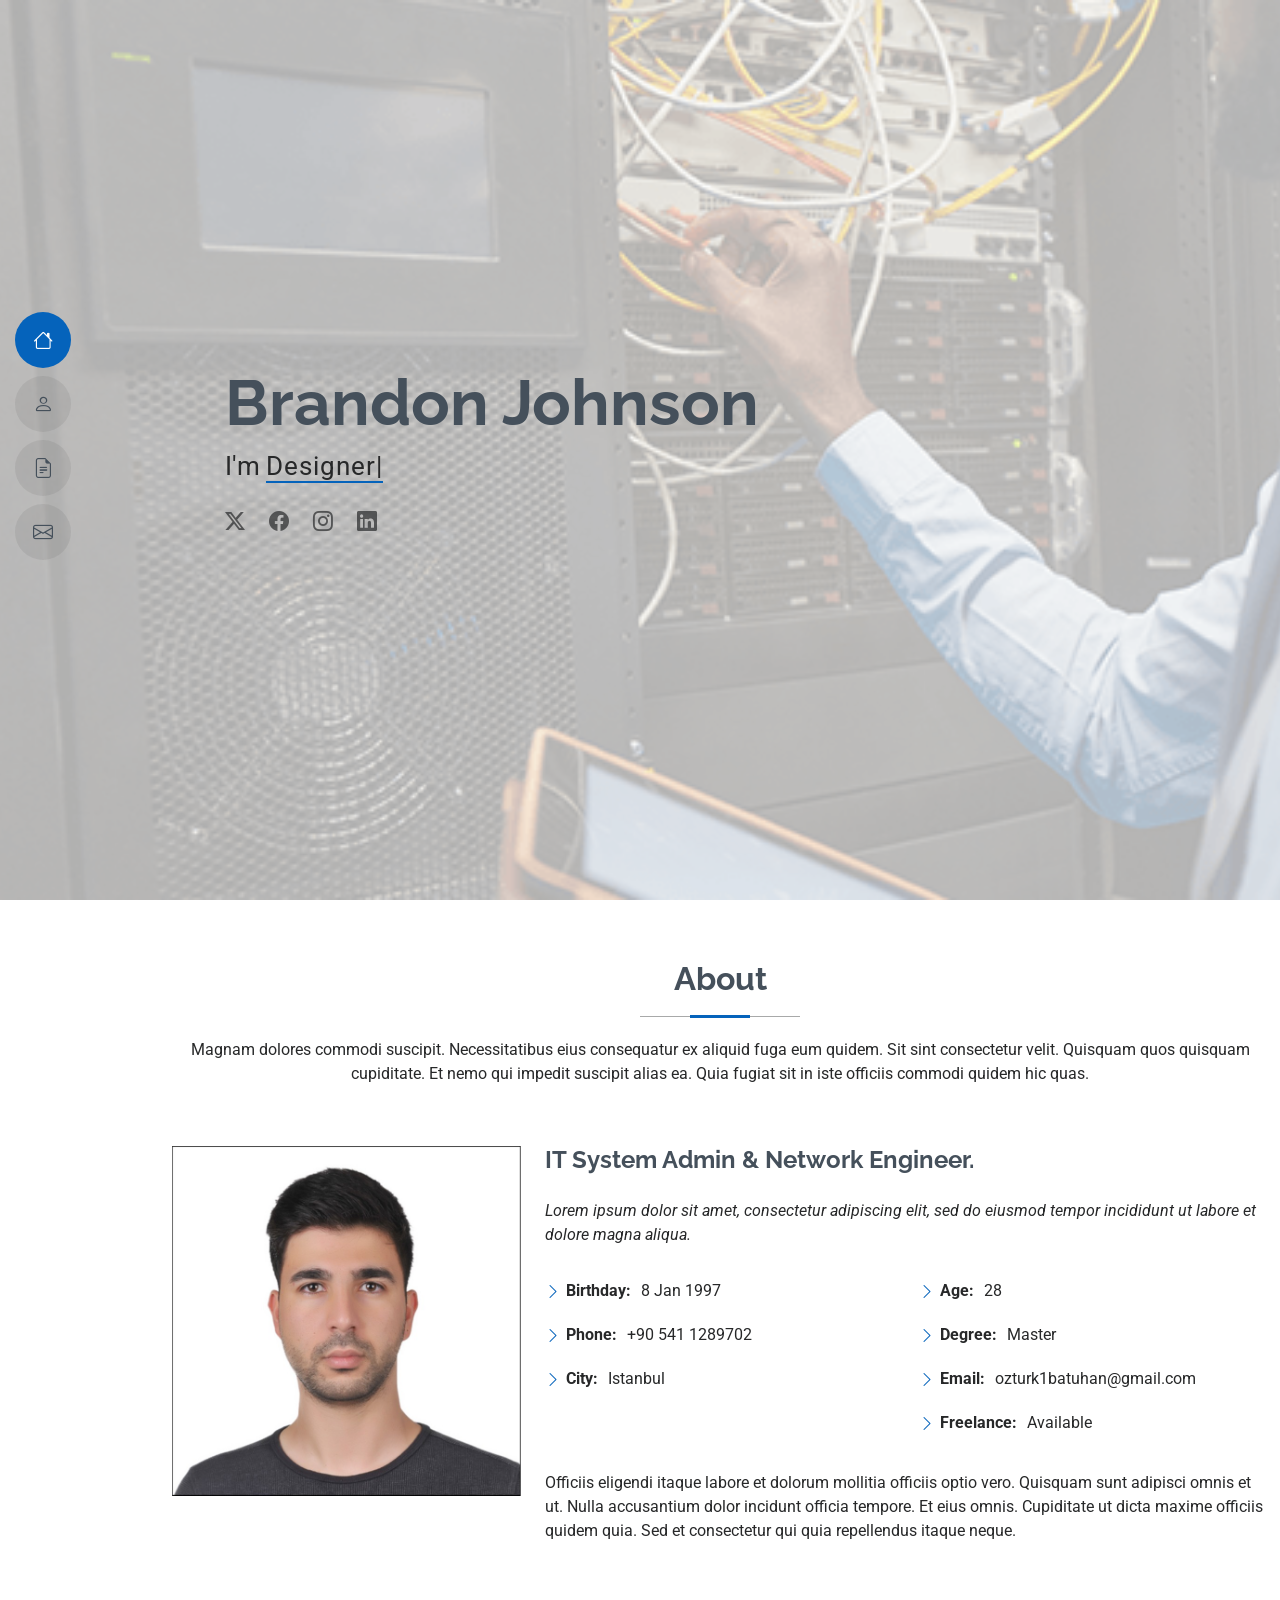
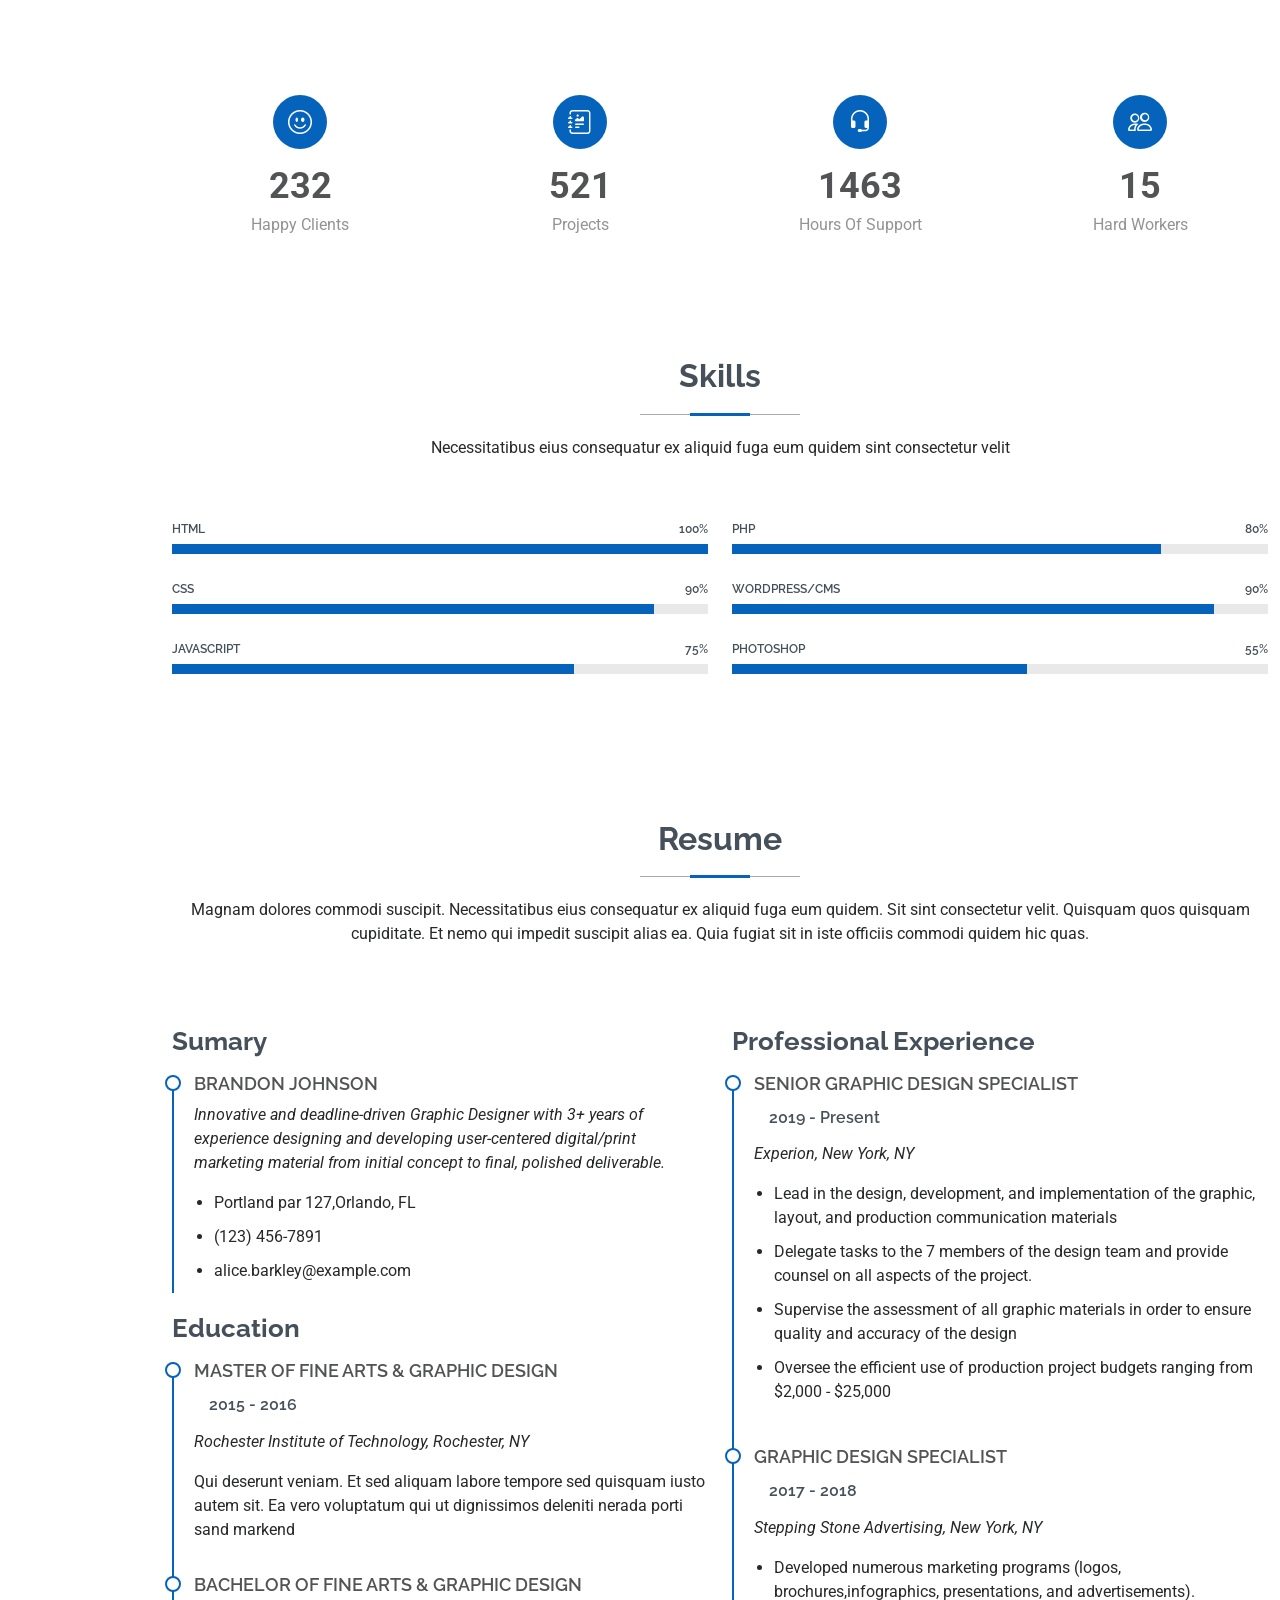
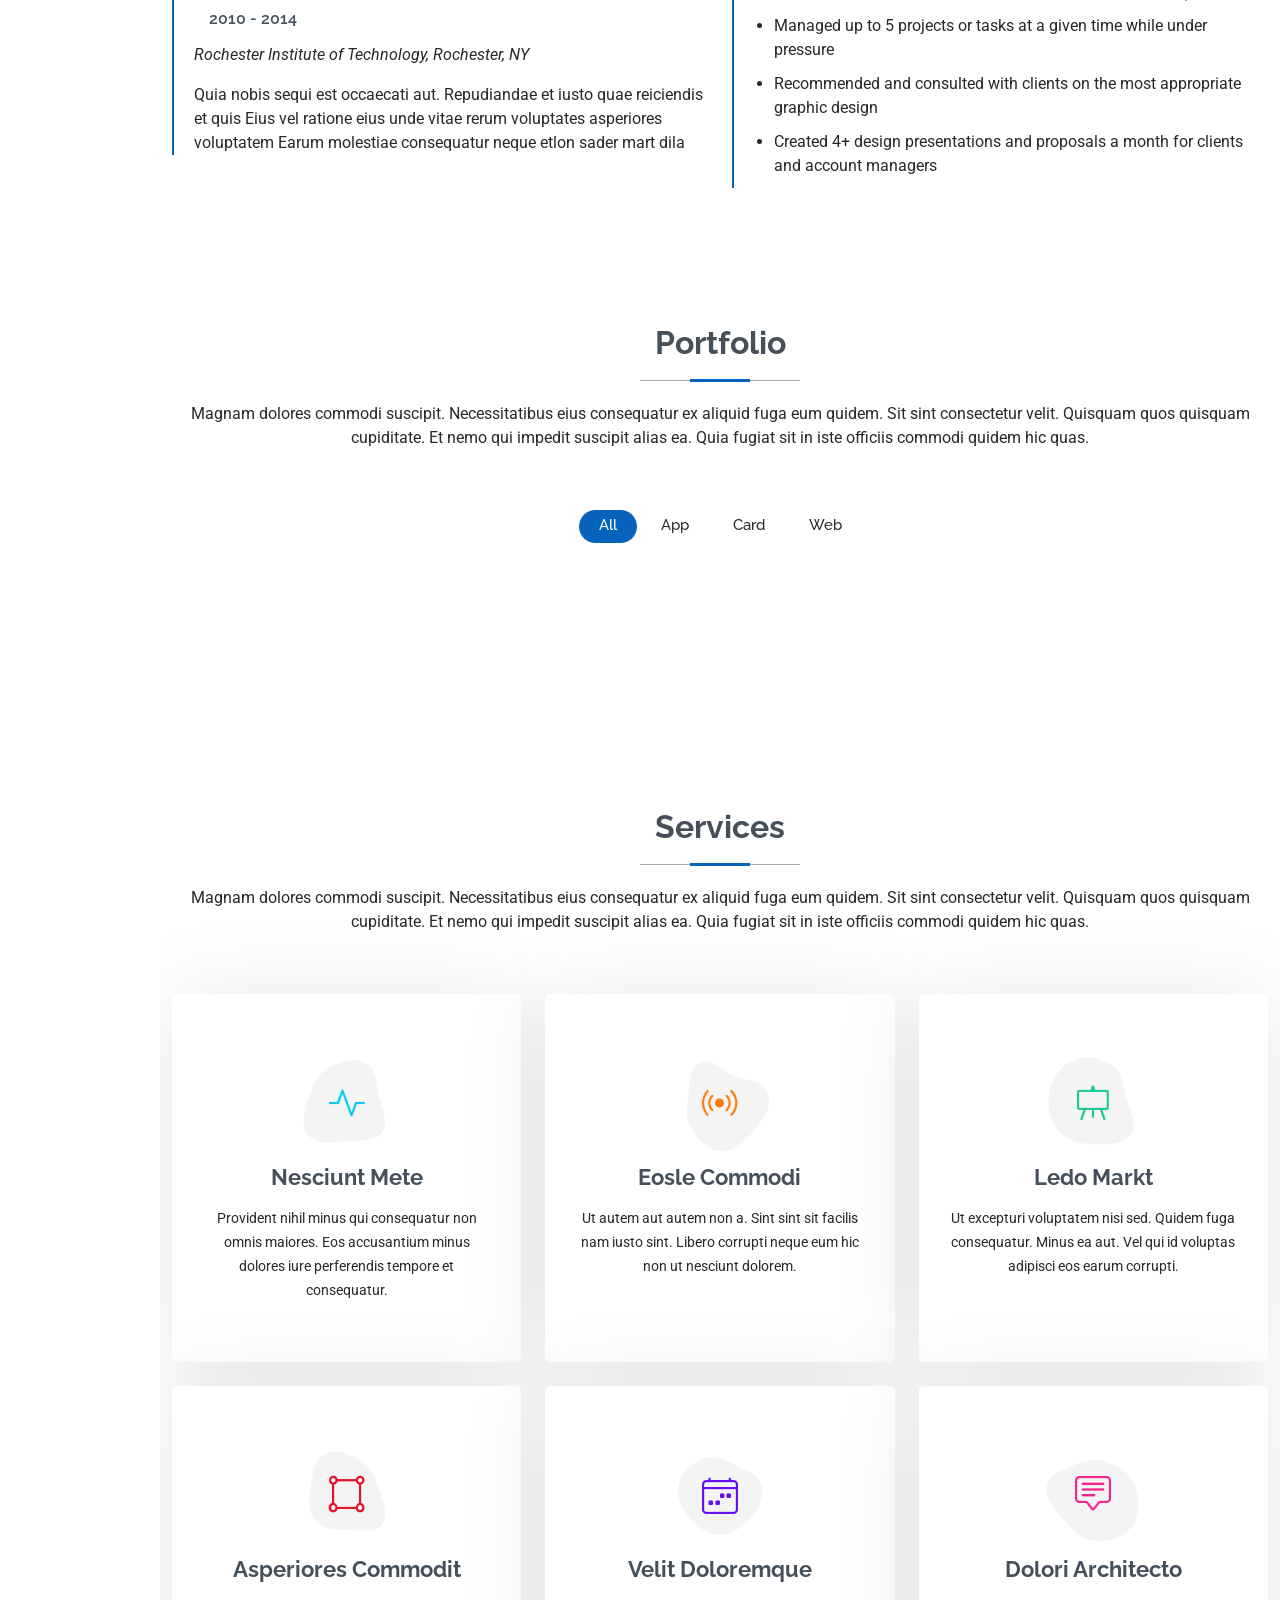
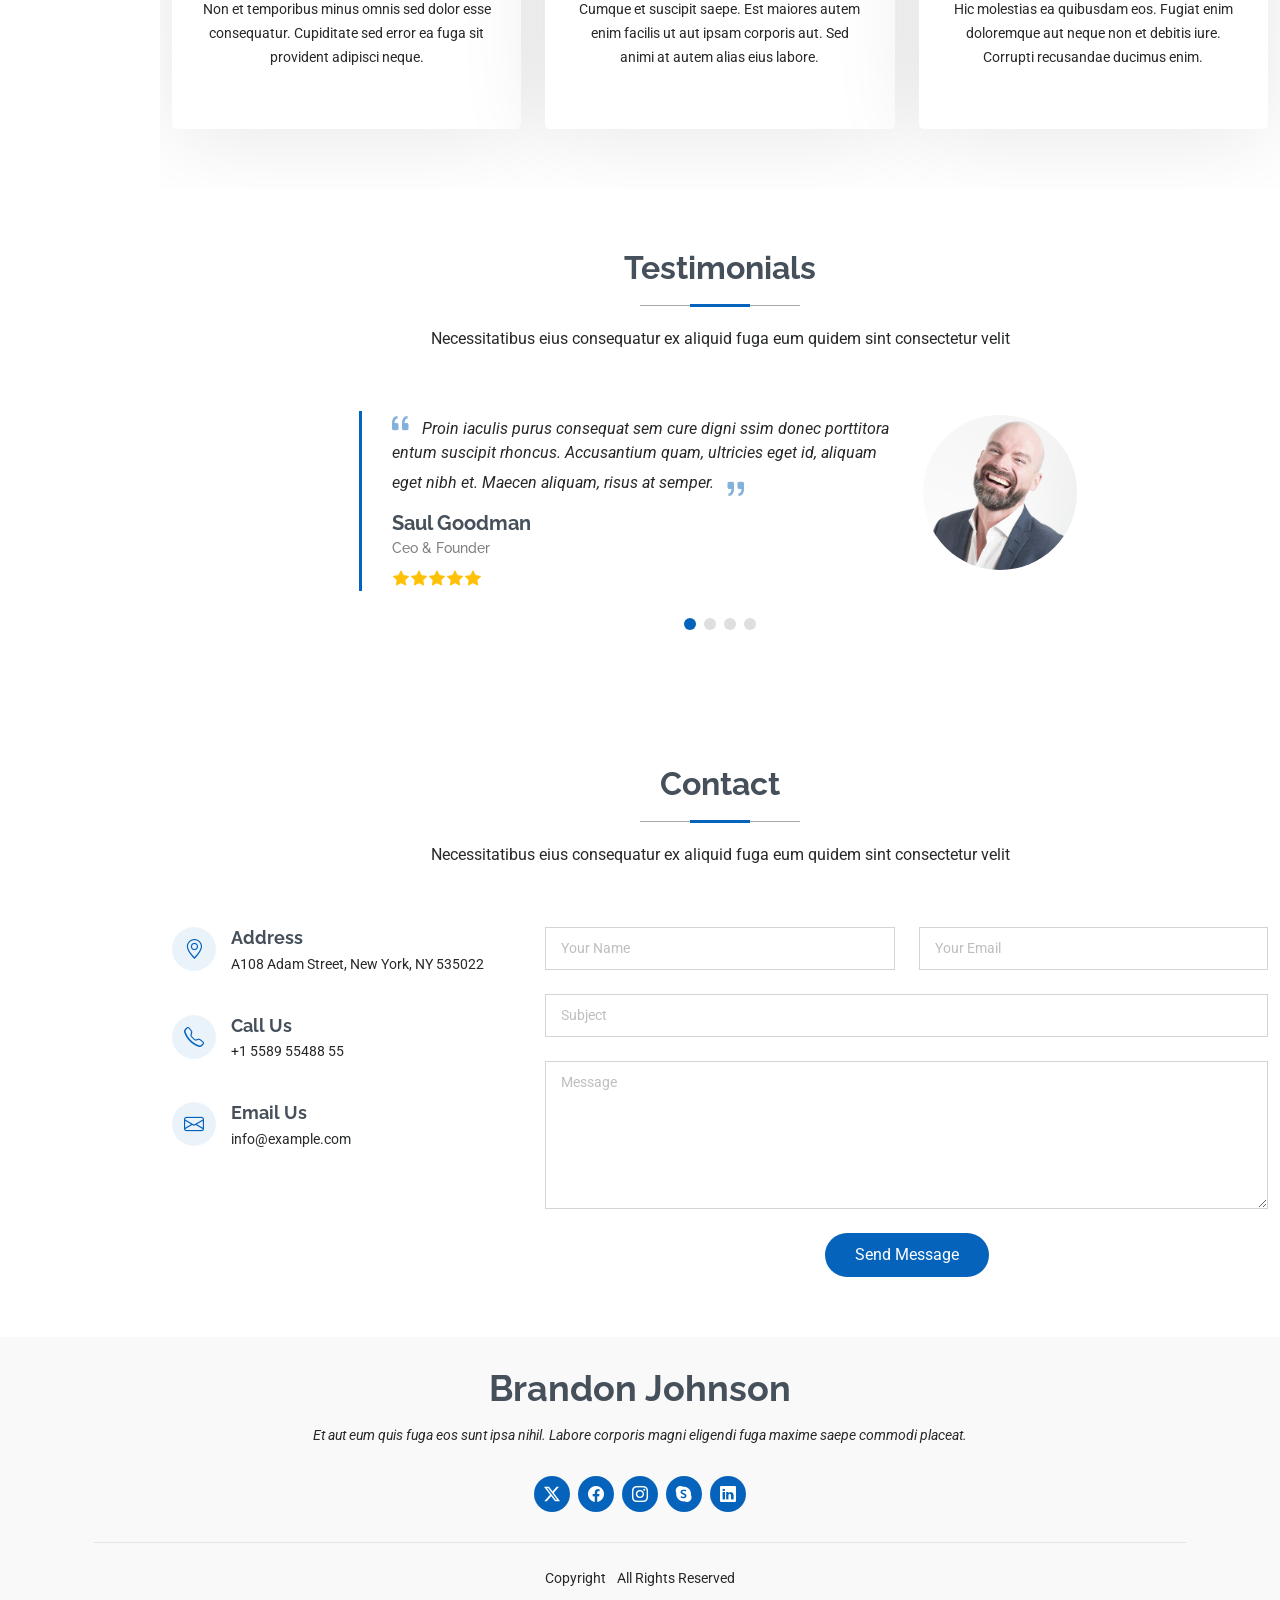
==== commit 7ba23352: "amk" ====
--- a/index.html
+++ b/index.html
@@ -27,6 +27,13 @@
   <!-- Main CSS File -->
   <link href="assets/css/main.css" rel="stylesheet">
 
+  <!-- =======================================================
+  * Template Name: MyResume
+  * Template URL: https://bootstrapmade.com/free-html-bootstrap-template-my-resume/
+  * Updated: Jun 29 2024 with Bootstrap v5.3.3
+  * Author: BootstrapMade.com
+  * License: https://bootstrapmade.com/license/
+  ======================================================== -->
 </head>
 
 <body class="index-page">
@@ -40,6 +47,9 @@
         <li><a href="#hero" class="active"><i class="bi bi-house navicon"></i><span>Home</span></a></li>
         <li><a href="#about"><i class="bi bi-person navicon"></i><span>About</span></a></li>
         <li><a href="#resume"><i class="bi bi-file-earmark-text navicon"></i><span>Resume</span></a></li>
+      <!--  <li><a href="#portfolio"><i class="bi bi-images navicon"></i><span>Portfolio</span></a></li>
+            <li><a href="#services"><i class="bi bi-hdd-stack navicon"></i><span>Services</span></a></li>
+        -->
         <li><a href="#contact"><i class="bi bi-envelope navicon"></i><span>Contact</span></a></li>
       </ul>
     </nav>
@@ -56,8 +66,8 @@
       <div class="container" data-aos="zoom-out">
         <div class="row justify-content-center">
           <div class="col-lg-9">
-            <h2>Batuhan Ozturk</h2>
-            <p>I'm <span class="typed" data-typed-items="Engineer,Network Specialist"> IT</span><span class="typed-cursor typed-cursor--blink" aria-hidden="true"></span></p>
+            <h2>Brandon Johnson</h2>
+            <p>I'm <span class="typed" data-typed-items="Designer, Developer, Freelancer, Photographer">Designer</span><span class="typed-cursor typed-cursor--blink" aria-hidden="true"></span></p>
             <div class="social-links">
               <a href="#"><i class="bi bi-twitter-x"></i></a>
               <a href="#"><i class="bi bi-facebook"></i></a>
@@ -86,7 +96,7 @@
             <img src="assets/img/profile-img.jpg" class="img-fluid" alt="">
           </div>
           <div class="col-lg-8 content">
-            <h2>UI/UX Designer &amp; Web Developer.</h2>
+            <h2>IT System Admin &amp; Network Engineer.</h2>
             <p class="fst-italic py-3">
               Lorem ipsum dolor sit amet, consectetur adipiscing elit, sed do eiusmod tempor incididunt ut labore et dolore
               magna aliqua.
@@ -94,16 +104,16 @@
             <div class="row">
               <div class="col-lg-6">
                 <ul>
-                  <li><i class="bi bi-chevron-right"></i> <strong>Birthday:</strong> <span>08 Jan 1997</span></li>
-                  <li><i class="bi bi-chevron-right"></i> <strong>Website:</strong> <span>www.example.com</span></li>
-                  <li><i class="bi bi-chevron-right"></i> <strong>Phone:</strong> <span>+90 5411289702</span></li>
-                  <li><i class="bi bi-chevron-right"></i> <strong>City:</strong> <span>Istanbul, TR</span></li>
+                  <li><i class="bi bi-chevron-right"></i> <strong>Birthday:</strong> <span>8 Jan 1997</span></li>
+                 <!--<li><i class="bi bi-chevron-right"></i> <strong>Website:</strong> <span>www.example.com</span></li> --> 
+                  <li><i class="bi bi-chevron-right"></i> <strong>Phone:</strong> <span>+90 541 1289702</span></li>
+                  <li><i class="bi bi-chevron-right"></i> <strong>City:</strong> <span>Istanbul</span></li>
                 </ul>
               </div>
               <div class="col-lg-6">
                 <ul>
                   <li><i class="bi bi-chevron-right"></i> <strong>Age:</strong> <span>28</span></li>
-                  <li><i class="bi bi-chevron-right"></i> <strong>Degree:</strong> <span>Bachelor</span></li>
+                  <li><i class="bi bi-chevron-right"></i> <strong>Degree:</strong> <span>Master</span></li>
                   <li><i class="bi bi-chevron-right"></i> <strong>Email:</strong> <span>ozturk1batuhan@gmail.com</span></li>
                   <li><i class="bi bi-chevron-right"></i> <strong>Freelance:</strong> <span>Available</span></li>
                 </ul>
@@ -118,7 +128,122 @@
 
       </div>
 
-    
+    </section><!-- /About Section -->
+
+    <!-- Stats Section -->
+    <section id="stats" class="stats section">
+
+      <div class="container" data-aos="fade-up" data-aos-delay="100">
+
+        <div class="row gy-4">
+
+          <div class="col-lg-3 col-md-6 d-flex flex-column align-items-center">
+            <i class="bi bi-emoji-smile"></i>
+            <div class="stats-item">
+              <span data-purecounter-start="0" data-purecounter-end="232" data-purecounter-duration="1" class="purecounter"></span>
+              <p>Happy Clients</p>
+            </div>
+          </div><!-- End Stats Item -->
+
+          <div class="col-lg-3 col-md-6 d-flex flex-column align-items-center">
+            <i class="bi bi-journal-richtext"></i>
+            <div class="stats-item">
+              <span data-purecounter-start="0" data-purecounter-end="521" data-purecounter-duration="1" class="purecounter"></span>
+              <p>Projects</p>
+            </div>
+          </div><!-- End Stats Item -->
+
+          <div class="col-lg-3 col-md-6 d-flex flex-column align-items-center">
+            <i class="bi bi-headset"></i>
+            <div class="stats-item">
+              <span data-purecounter-start="0" data-purecounter-end="1463" data-purecounter-duration="1" class="purecounter"></span>
+              <p>Hours Of Support</p>
+            </div>
+          </div><!-- End Stats Item -->
+
+          <div class="col-lg-3 col-md-6 d-flex flex-column align-items-center">
+            <i class="bi bi-people"></i>
+            <div class="stats-item">
+              <span data-purecounter-start="0" data-purecounter-end="15" data-purecounter-duration="1" class="purecounter"></span>
+              <p>Hard Workers</p>
+            </div>
+          </div><!-- End Stats Item -->
+
+        </div>
+
+      </div>
+
+    </section><!-- /Stats Section -->
+
+    <!-- Skills Section -->
+    <section id="skills" class="skills section">
+
+      <!-- Section Title -->
+      <div class="container section-title" data-aos="fade-up">
+        <h2>Skills</h2>
+        <p>Necessitatibus eius consequatur ex aliquid fuga eum quidem sint consectetur velit</p>
+      </div><!-- End Section Title -->
+
+      <div class="container" data-aos="fade-up" data-aos-delay="100">
+
+        <div class="row skills-content skills-animation">
+
+          <div class="col-lg-6">
+
+            <div class="progress">
+              <span class="skill"><span>HTML</span> <i class="val">100%</i></span>
+              <div class="progress-bar-wrap">
+                <div class="progress-bar" role="progressbar" aria-valuenow="100" aria-valuemin="0" aria-valuemax="100"></div>
+              </div>
+            </div><!-- End Skills Item -->
+
+            <div class="progress">
+              <span class="skill"><span>CSS</span> <i class="val">90%</i></span>
+              <div class="progress-bar-wrap">
+                <div class="progress-bar" role="progressbar" aria-valuenow="90" aria-valuemin="0" aria-valuemax="100"></div>
+              </div>
+            </div><!-- End Skills Item -->
+
+            <div class="progress">
+              <span class="skill"><span>JavaScript</span> <i class="val">75%</i></span>
+              <div class="progress-bar-wrap">
+                <div class="progress-bar" role="progressbar" aria-valuenow="75" aria-valuemin="0" aria-valuemax="100"></div>
+              </div>
+            </div><!-- End Skills Item -->
+
+          </div>
+
+          <div class="col-lg-6">
+
+            <div class="progress">
+              <span class="skill"><span>PHP</span> <i class="val">80%</i></span>
+              <div class="progress-bar-wrap">
+                <div class="progress-bar" role="progressbar" aria-valuenow="80" aria-valuemin="0" aria-valuemax="100"></div>
+              </div>
+            </div><!-- End Skills Item -->
+
+            <div class="progress">
+              <span class="skill"><span>WordPress/CMS</span> <i class="val">90%</i></span>
+              <div class="progress-bar-wrap">
+                <div class="progress-bar" role="progressbar" aria-valuenow="90" aria-valuemin="0" aria-valuemax="100"></div>
+              </div>
+            </div><!-- End Skills Item -->
+
+            <div class="progress">
+              <span class="skill"><span>Photoshop</span> <i class="val">55%</i></span>
+              <div class="progress-bar-wrap">
+                <div class="progress-bar" role="progressbar" aria-valuenow="55" aria-valuemin="0" aria-valuemax="100"></div>
+              </div>
+            </div><!-- End Skills Item -->
+
+          </div>
+
+        </div>
+
+      </div>
+
+    </section><!-- /Skills Section -->
+
     <!-- Resume Section -->
     <section id="resume" class="resume section">
 
@@ -136,7 +261,7 @@
             <h3 class="resume-title">Sumary</h3>
 
             <div class="resume-item pb-0">
-              <h4>Batuhan Ozturk</h4>
+              <h4>Brandon Johnson</h4>
               <p><em>Innovative and deadline-driven Graphic Designer with 3+ years of experience designing and developing user-centered digital/print marketing material from initial concept to final, polished deliverable.</em></p>
               <ul>
                 <li>Portland par 127,Orlando, FL</li>
@@ -196,8 +321,372 @@
 
     </section><!-- /Resume Section -->
 
-   
-        <!-- Contact Section -->
+    <!-- Portfolio Section -->
+    <section id="portfolio" class="portfolio section">
+
+      <!-- Section Title -->
+      <div class="container section-title" data-aos="fade-up">
+        <h2>Portfolio</h2>
+        <p>Magnam dolores commodi suscipit. Necessitatibus eius consequatur ex aliquid fuga eum quidem. Sit sint consectetur velit. Quisquam quos quisquam cupiditate. Et nemo qui impedit suscipit alias ea. Quia fugiat sit in iste officiis commodi quidem hic quas.</p>
+      </div><!-- End Section Title -->
+
+      <div class="container">
+
+        <div class="isotope-layout" data-default-filter="*" data-layout="masonry" data-sort="original-order">
+
+          <ul class="portfolio-filters isotope-filters" data-aos="fade-up" data-aos-delay="100">
+            <li data-filter="*" class="filter-active">All</li>
+            <li data-filter=".filter-app">App</li>
+            <li data-filter=".filter-product">Card</li>
+            <li data-filter=".filter-branding">Web</li>
+          </ul><!-- End Portfolio Filters -->
+
+          <div class="row gy-4 isotope-container" data-aos="fade-up" data-aos-delay="200">
+
+            <div class="col-lg-4 col-md-6 portfolio-item isotope-item filter-app">
+              <img src="assets/img/masonry-portfolio/masonry-portfolio-1.jpg" class="img-fluid" alt="">
+              <div class="portfolio-info">
+                <h4>App 1</h4>
+                <p>Lorem ipsum, dolor sit</p>
+                <a href="assets/img/masonry-portfolio/masonry-portfolio-1.jpg" title="App 1" data-gallery="portfolio-gallery-app" class="glightbox preview-link"><i class="bi bi-zoom-in"></i></a>
+                <a href="portfolio-details.html" title="More Details" class="details-link"><i class="bi bi-link-45deg"></i></a>
+              </div>
+            </div><!-- End Portfolio Item -->
+
+            <div class="col-lg-4 col-md-6 portfolio-item isotope-item filter-product">
+              <img src="assets/img/masonry-portfolio/masonry-portfolio-2.jpg" class="img-fluid" alt="">
+              <div class="portfolio-info">
+                <h4>Product 1</h4>
+                <p>Lorem ipsum, dolor sit</p>
+                <a href="assets/img/masonry-portfolio/masonry-portfolio-2.jpg" title="Product 1" data-gallery="portfolio-gallery-product" class="glightbox preview-link"><i class="bi bi-zoom-in"></i></a>
+                <a href="portfolio-details.html" title="More Details" class="details-link"><i class="bi bi-link-45deg"></i></a>
+              </div>
+            </div><!-- End Portfolio Item -->
+
+            <div class="col-lg-4 col-md-6 portfolio-item isotope-item filter-branding">
+              <img src="assets/img/masonry-portfolio/masonry-portfolio-3.jpg" class="img-fluid" alt="">
+              <div class="portfolio-info">
+                <h4>Branding 1</h4>
+                <p>Lorem ipsum, dolor sit</p>
+                <a href="assets/img/masonry-portfolio/masonry-portfolio-3.jpg" title="Branding 1" data-gallery="portfolio-gallery-branding" class="glightbox preview-link"><i class="bi bi-zoom-in"></i></a>
+                <a href="portfolio-details.html" title="More Details" class="details-link"><i class="bi bi-link-45deg"></i></a>
+              </div>
+            </div><!-- End Portfolio Item -->
+
+            <div class="col-lg-4 col-md-6 portfolio-item isotope-item filter-app">
+              <img src="assets/img/masonry-portfolio/masonry-portfolio-4.jpg" class="img-fluid" alt="">
+              <div class="portfolio-info">
+                <h4>App 2</h4>
+                <p>Lorem ipsum, dolor sit</p>
+                <a href="assets/img/masonry-portfolio/masonry-portfolio-4.jpg" title="App 2" data-gallery="portfolio-gallery-app" class="glightbox preview-link"><i class="bi bi-zoom-in"></i></a>
+                <a href="portfolio-details.html" title="More Details" class="details-link"><i class="bi bi-link-45deg"></i></a>
+              </div>
+            </div><!-- End Portfolio Item -->
+
+            <div class="col-lg-4 col-md-6 portfolio-item isotope-item filter-product">
+              <img src="assets/img/masonry-portfolio/masonry-portfolio-5.jpg" class="img-fluid" alt="">
+              <div class="portfolio-info">
+                <h4>Product 2</h4>
+                <p>Lorem ipsum, dolor sit</p>
+                <a href="assets/img/masonry-portfolio/masonry-portfolio-5.jpg" title="Product 2" data-gallery="portfolio-gallery-product" class="glightbox preview-link"><i class="bi bi-zoom-in"></i></a>
+                <a href="portfolio-details.html" title="More Details" class="details-link"><i class="bi bi-link-45deg"></i></a>
+              </div>
+            </div><!-- End Portfolio Item -->
+
+            <div class="col-lg-4 col-md-6 portfolio-item isotope-item filter-branding">
+              <img src="assets/img/masonry-portfolio/masonry-portfolio-6.jpg" class="img-fluid" alt="">
+              <div class="portfolio-info">
+                <h4>Branding 2</h4>
+                <p>Lorem ipsum, dolor sit</p>
+                <a href="assets/img/masonry-portfolio/masonry-portfolio-6.jpg" title="Branding 2" data-gallery="portfolio-gallery-branding" class="glightbox preview-link"><i class="bi bi-zoom-in"></i></a>
+                <a href="portfolio-details.html" title="More Details" class="details-link"><i class="bi bi-link-45deg"></i></a>
+              </div>
+            </div><!-- End Portfolio Item -->
+
+            <div class="col-lg-4 col-md-6 portfolio-item isotope-item filter-app">
+              <img src="assets/img/masonry-portfolio/masonry-portfolio-7.jpg" class="img-fluid" alt="">
+              <div class="portfolio-info">
+                <h4>App 3</h4>
+                <p>Lorem ipsum, dolor sit</p>
+                <a href="assets/img/masonry-portfolio/masonry-portfolio-7.jpg" title="App 3" data-gallery="portfolio-gallery-app" class="glightbox preview-link"><i class="bi bi-zoom-in"></i></a>
+                <a href="portfolio-details.html" title="More Details" class="details-link"><i class="bi bi-link-45deg"></i></a>
+              </div>
+            </div><!-- End Portfolio Item -->
+
+            <div class="col-lg-4 col-md-6 portfolio-item isotope-item filter-product">
+              <img src="assets/img/masonry-portfolio/masonry-portfolio-8.jpg" class="img-fluid" alt="">
+              <div class="portfolio-info">
+                <h4>Product 3</h4>
+                <p>Lorem ipsum, dolor sit</p>
+                <a href="assets/img/masonry-portfolio/masonry-portfolio-8.jpg" title="Product 3" data-gallery="portfolio-gallery-product" class="glightbox preview-link"><i class="bi bi-zoom-in"></i></a>
+                <a href="portfolio-details.html" title="More Details" class="details-link"><i class="bi bi-link-45deg"></i></a>
+              </div>
+            </div><!-- End Portfolio Item -->
+
+            <div class="col-lg-4 col-md-6 portfolio-item isotope-item filter-branding">
+              <img src="assets/img/masonry-portfolio/masonry-portfolio-9.jpg" class="img-fluid" alt="">
+              <div class="portfolio-info">
+                <h4>Branding 3</h4>
+                <p>Lorem ipsum, dolor sit</p>
+                <a href="assets/img/masonry-portfolio/masonry-portfolio-9.jpg" title="Branding 2" data-gallery="portfolio-gallery-branding" class="glightbox preview-link"><i class="bi bi-zoom-in"></i></a>
+                <a href="portfolio-details.html" title="More Details" class="details-link"><i class="bi bi-link-45deg"></i></a>
+              </div>
+            </div><!-- End Portfolio Item -->
+
+          </div><!-- End Portfolio Container -->
+
+        </div>
+
+      </div>
+
+    </section><!-- /Portfolio Section -->
+
+    <!-- Services Section -->
+    <section id="services" class="services section">
+
+      <!-- Section Title -->
+      <div class="container section-title" data-aos="fade-up">
+        <h2>Services</h2>
+        <p>Magnam dolores commodi suscipit. Necessitatibus eius consequatur ex aliquid fuga eum quidem. Sit sint consectetur velit. Quisquam quos quisquam cupiditate. Et nemo qui impedit suscipit alias ea. Quia fugiat sit in iste officiis commodi quidem hic quas.</p>
+      </div><!-- End Section Title -->
+
+      <div class="container">
+
+        <div class="row gy-4">
+
+          <div class="col-lg-4 col-md-6" data-aos="fade-up" data-aos-delay="100">
+            <div class="service-item item-cyan position-relative">
+              <div class="icon">
+                <svg width="100" height="100" viewBox="0 0 600 600" xmlns="http://www.w3.org/2000/svg">
+                  <path stroke="none" stroke-width="0" fill="#f5f5f5" d="M300,521.0016835830174C376.1290562159157,517.8887921683347,466.0731472004068,529.7835943286574,510.70327084640275,468.03025145048787C554.3714126377745,407.6079735673963,508.03601936045806,328.9844924480964,491.2728898941984,256.3432110539036C474.5976632858925,184.082847569629,479.9380746630129,96.60480741107993,416.23090153303,58.64404602377083C348.86323505073057,18.502131276798302,261.93793281208167,40.57373210992963,193.5410806939664,78.93577620505333C130.42746243093433,114.334589627462,98.30271207620316,179.96522072025542,76.75703585869454,249.04625023123273C51.97151888228291,328.5150500222984,13.704378332031375,421.85034740162234,66.52175969318436,486.19268352777647C119.04800174914682,550.1803526380478,217.28368757567262,524.383925680826,300,521.0016835830174"></path>
+                </svg>
+                <i class="bi bi-activity"></i>
+              </div>
+              <a href="#" class="stretched-link">
+                <h3>Nesciunt Mete</h3>
+              </a>
+              <p>Provident nihil minus qui consequatur non omnis maiores. Eos accusantium minus dolores iure perferendis tempore et consequatur.</p>
+            </div>
+          </div><!-- End Service Item -->
+
+          <div class="col-lg-4 col-md-6" data-aos="fade-up" data-aos-delay="200">
+            <div class="service-item item-orange position-relative">
+              <div class="icon">
+                <svg width="100" height="100" viewBox="0 0 600 600" xmlns="http://www.w3.org/2000/svg">
+                  <path stroke="none" stroke-width="0" fill="#f5f5f5" d="M300,582.0697525312426C382.5290701553225,586.8405444964366,449.9789794690241,525.3245884688669,502.5850820975895,461.55621195738473C556.606425686781,396.0723002908107,615.8543463187945,314.28637112970534,586.6730223649479,234.56875336149918C558.9533121215079,158.8439757836574,454.9685369536778,164.00468322053177,381.49747125262974,130.76875717737553C312.15926192815925,99.40240125094834,248.97055460311594,18.661163978235184,179.8680185752513,50.54337015887873C110.5421016452524,82.52863877960104,119.82277516462835,180.83849132639028,109.12597500060166,256.43424936330496C100.08760227029461,320.3096726198365,92.17705696193138,384.0621239912766,124.79988738764834,439.7174275375508C164.83382741302287,508.01625554203684,220.96474134820875,577.5009287672846,300,582.0697525312426"></path>
+                </svg>
+                <i class="bi bi-broadcast"></i>
+              </div>
+              <a href="#" class="stretched-link">
+                <h3>Eosle Commodi</h3>
+              </a>
+              <p>Ut autem aut autem non a. Sint sint sit facilis nam iusto sint. Libero corrupti neque eum hic non ut nesciunt dolorem.</p>
+            </div>
+          </div><!-- End Service Item -->
+
+          <div class="col-lg-4 col-md-6" data-aos="fade-up" data-aos-delay="300">
+            <div class="service-item item-teal position-relative">
+              <div class="icon">
+                <svg width="100" height="100" viewBox="0 0 600 600" xmlns="http://www.w3.org/2000/svg">
+                  <path stroke="none" stroke-width="0" fill="#f5f5f5" d="M300,541.5067337569781C382.14930387511276,545.0595476570109,479.8736841581634,548.3450877840088,526.4010558755058,480.5488172755941C571.5218469581645,414.80211281144784,517.5187510058486,332.0715597781072,496.52539010469104,255.14436215662573C477.37192572678356,184.95920475031193,473.57363656557914,105.61284051026155,413.0603344069578,65.22779650032875C343.27470386102294,18.654635553484475,251.2091493199835,5.337323636656869,175.0934190732945,40.62881213300186C97.87086631185822,76.43348514350839,51.98124368387456,156.15599469081315,36.44837278890362,239.84606092416172C21.716077023791087,319.22268207091537,43.775223500013084,401.1760424656574,96.891909868211,461.97329694683043C147.22146801428983,519.5804099606455,223.5754009179313,538.201503339737,300,541.5067337569781"></path>
+                </svg>
+                <i class="bi bi-easel"></i>
+              </div>
+              <a href="#" class="stretched-link">
+                <h3>Ledo Markt</h3>
+              </a>
+              <p>Ut excepturi voluptatem nisi sed. Quidem fuga consequatur. Minus ea aut. Vel qui id voluptas adipisci eos earum corrupti.</p>
+            </div>
+          </div><!-- End Service Item -->
+
+          <div class="col-lg-4 col-md-6" data-aos="fade-up" data-aos-delay="400">
+            <div class="service-item item-red position-relative">
+              <div class="icon">
+                <svg width="100" height="100" viewBox="0 0 600 600" xmlns="http://www.w3.org/2000/svg">
+                  <path stroke="none" stroke-width="0" fill="#f5f5f5" d="M300,503.46388370962813C374.79870501325706,506.71871716319447,464.8034551963731,527.1746412648533,510.4981551193396,467.86667711651364C555.9287308511215,408.9015244558933,512.6030010748507,327.5744911775523,490.211057578863,256.5855673507754C471.097692560561,195.9906835881958,447.69079081568157,138.11976852964426,395.19560036434837,102.3242989838813C329.3053358748298,57.3949838291264,248.02791733380457,8.279543830951368,175.87071277845988,42.242879143198664C103.41431057327972,76.34704239035025,93.79494320519305,170.9812938413882,81.28167332365135,250.07896920659033C70.17666984294237,320.27484674793965,64.84698225790005,396.69656628748305,111.28512138212992,450.4950937839243C156.20124167950087,502.5303643271138,231.32542653798444,500.4755392045468,300,503.46388370962813"></path>
+                </svg>
+                <i class="bi bi-bounding-box-circles"></i>
+              </div>
+              <a href="#" class="stretched-link">
+                <h3>Asperiores Commodit</h3>
+              </a>
+              <p>Non et temporibus minus omnis sed dolor esse consequatur. Cupiditate sed error ea fuga sit provident adipisci neque.</p>
+              <a href="#" class="stretched-link"></a>
+            </div>
+          </div><!-- End Service Item -->
+
+          <div class="col-lg-4 col-md-6" data-aos="fade-up" data-aos-delay="500">
+            <div class="service-item item-indigo position-relative">
+              <div class="icon">
+                <svg width="100" height="100" viewBox="0 0 600 600" xmlns="http://www.w3.org/2000/svg">
+                  <path stroke="none" stroke-width="0" fill="#f5f5f5" d="M300,532.3542879108572C369.38199826031484,532.3153073249985,429.10787420159085,491.63046689027357,474.5244479745417,439.17860296908856C522.8885846962883,383.3225815378663,569.1668002868075,314.3205725914397,550.7432151929288,242.7694973846089C532.6665558377875,172.5657663291529,456.2379748765914,142.6223662098291,390.3689995646985,112.34683881706744C326.66090330228417,83.06452184765237,258.84405631176094,53.51806209861945,193.32584062364296,78.48882559362697C121.61183558270385,105.82097193414197,62.805066853699245,167.19869350419734,48.57481801355237,242.6138429142374C34.843463184063346,315.3850353017275,76.69343916112496,383.4422959591041,125.22947124332185,439.3748458443577C170.7312796277747,491.8107796887764,230.57421082200815,532.3932930995766,300,532.3542879108572"></path>
+                </svg>
+                <i class="bi bi-calendar4-week icon"></i>
+              </div>
+              <a href="#" class="stretched-link">
+                <h3>Velit Doloremque</h3>
+              </a>
+              <p>Cumque et suscipit saepe. Est maiores autem enim facilis ut aut ipsam corporis aut. Sed animi at autem alias eius labore.</p>
+              <a href="#" class="stretched-link"></a>
+            </div>
+          </div><!-- End Service Item -->
+
+          <div class="col-lg-4 col-md-6" data-aos="fade-up" data-aos-delay="600">
+            <div class="service-item item-pink position-relative">
+              <div class="icon">
+                <svg width="100" height="100" viewBox="0 0 600 600" xmlns="http://www.w3.org/2000/svg">
+                  <path stroke="none" stroke-width="0" fill="#f5f5f5" d="M300,566.797414625762C385.7384707136149,576.1784315230908,478.7894351017131,552.8928747891023,531.9192734346935,484.94944893311C584.6109503024035,417.5663521118492,582.489472248146,322.67544863468447,553.9536738515405,242.03673114598146C529.1557734026468,171.96086150256528,465.24506316201064,127.66468636344209,395.9583748389544,100.7403814666027C334.2173773831606,76.7482773500951,269.4350130405921,84.62216499799875,207.1952322260088,107.2889140133804C132.92018162631612,134.33871894543012,41.79353780512637,160.00259165414826,22.644507872594943,236.69541883565114C3.319112789854554,314.0945973066697,72.72355303640163,379.243833228382,124.04198916343866,440.3218312028393C172.9286146004772,498.5055451809895,224.45579914871206,558.5317968840102,300,566.797414625762"></path>
+                </svg>
+                <i class="bi bi-chat-square-text"></i>
+              </div>
+              <a href="#" class="stretched-link">
+                <h3>Dolori Architecto</h3>
+              </a>
+              <p>Hic molestias ea quibusdam eos. Fugiat enim doloremque aut neque non et debitis iure. Corrupti recusandae ducimus enim.</p>
+              <a href="#" class="stretched-link"></a>
+            </div>
+          </div><!-- End Service Item -->
+
+        </div>
+
+      </div>
+
+    </section><!-- /Services Section -->
+
+    <!-- Testimonials Section -->
+    <section id="testimonials" class="testimonials section">
+
+      <!-- Section Title -->
+      <div class="container section-title" data-aos="fade-up">
+        <h2>Testimonials</h2>
+        <p>Necessitatibus eius consequatur ex aliquid fuga eum quidem sint consectetur velit</p>
+      </div><!-- End Section Title -->
+
+      <div class="container" data-aos="fade-up" data-aos-delay="100">
+
+        <div class="swiper init-swiper">
+          <script type="application/json" class="swiper-config">
+            {
+              "loop": true,
+              "speed": 600,
+              "autoplay": {
+                "delay": 5000
+              },
+              "slidesPerView": "auto",
+              "pagination": {
+                "el": ".swiper-pagination",
+                "type": "bullets",
+                "clickable": true
+              }
+            }
+          </script>
+          <div class="swiper-wrapper">
+
+            <div class="swiper-slide">
+              <div class="testimonial-item">
+                <div class="row gy-4 justify-content-center">
+                  <div class="col-lg-6">
+                    <div class="testimonial-content">
+                      <p>
+                        <i class="bi bi-quote quote-icon-left"></i>
+                        <span>Proin iaculis purus consequat sem cure digni ssim donec porttitora entum suscipit rhoncus. Accusantium quam, ultricies eget id, aliquam eget nibh et. Maecen aliquam, risus at semper.</span>
+                        <i class="bi bi-quote quote-icon-right"></i>
+                      </p>
+                      <h3>Saul Goodman</h3>
+                      <h4>Ceo &amp; Founder</h4>
+                      <div class="stars">
+                        <i class="bi bi-star-fill"></i><i class="bi bi-star-fill"></i><i class="bi bi-star-fill"></i><i class="bi bi-star-fill"></i><i class="bi bi-star-fill"></i>
+                      </div>
+                    </div>
+                  </div>
+                  <div class="col-lg-2 text-center">
+                    <img src="assets/img/testimonials/testimonials-1.jpg" class="img-fluid testimonial-img" alt="">
+                  </div>
+                </div>
+              </div>
+            </div><!-- End testimonial item -->
+
+            <div class="swiper-slide">
+              <div class="testimonial-item">
+                <div class="row gy-4 justify-content-center">
+                  <div class="col-lg-6">
+                    <div class="testimonial-content">
+                      <p>
+                        <i class="bi bi-quote quote-icon-left"></i>
+                        <span>Export tempor illum tamen malis malis eram quae irure esse labore quem cillum quid cillum eram malis quorum velit fore eram velit sunt aliqua noster fugiat irure amet legam anim culpa.</span>
+                        <i class="bi bi-quote quote-icon-right"></i>
+                      </p>
+                      <h3>Sara Wilsson</h3>
+                      <h4>Designer</h4>
+                      <div class="stars">
+                        <i class="bi bi-star-fill"></i><i class="bi bi-star-fill"></i><i class="bi bi-star-fill"></i><i class="bi bi-star-fill"></i><i class="bi bi-star-fill"></i>
+                      </div>
+                    </div>
+                  </div>
+                  <div class="col-lg-2 text-center">
+                    <img src="assets/img/testimonials/testimonials-2.jpg" class="img-fluid testimonial-img" alt="">
+                  </div>
+                </div>
+              </div>
+            </div><!-- End testimonial item -->
+
+            <div class="swiper-slide">
+              <div class="testimonial-item">
+                <div class="row gy-4 justify-content-center">
+                  <div class="col-lg-6">
+                    <div class="testimonial-content">
+                      <p>
+                        <i class="bi bi-quote quote-icon-left"></i>
+                        <span>Enim nisi quem export duis labore cillum quae magna enim sint quorum nulla quem veniam duis minim tempor labore quem eram duis noster aute amet eram fore quis sint minim.</span>
+                        <i class="bi bi-quote quote-icon-right"></i>
+                      </p>
+                      <h3>Jena Karlis</h3>
+                      <h4>Store Owner</h4>
+                      <div class="stars">
+                        <i class="bi bi-star-fill"></i><i class="bi bi-star-fill"></i><i class="bi bi-star-fill"></i><i class="bi bi-star-fill"></i><i class="bi bi-star-fill"></i>
+                      </div>
+                    </div>
+                  </div>
+                  <div class="col-lg-2 text-center">
+                    <img src="assets/img/testimonials/testimonials-3.jpg" class="img-fluid testimonial-img" alt="">
+                  </div>
+                </div>
+              </div>
+            </div><!-- End testimonial item -->
+
+            <div class="swiper-slide">
+              <div class="testimonial-item">
+                <div class="row gy-4 justify-content-center">
+                  <div class="col-lg-6">
+                    <div class="testimonial-content">
+                      <p>
+                        <i class="bi bi-quote quote-icon-left"></i>
+                        <span>Fugiat enim eram quae cillum dolore dolor amet nulla culpa multos export minim fugiat minim velit minim dolor enim duis veniam ipsum anim magna sunt elit fore quem dolore labore illum veniam.</span>
+                        <i class="bi bi-quote quote-icon-right"></i>
+                      </p>
+                      <h3>John Larson</h3>
+                      <h4>Entrepreneur</h4>
+                      <div class="stars">
+                        <i class="bi bi-star-fill"></i><i class="bi bi-star-fill"></i><i class="bi bi-star-fill"></i><i class="bi bi-star-fill"></i><i class="bi bi-star-fill"></i>
+                      </div>
+                    </div>
+                  </div>
+                  <div class="col-lg-2 text-center">
+                    <img src="assets/img/testimonials/testimonials-4.jpg" class="img-fluid testimonial-img" alt="">
+                  </div>
+                </div>
+              </div>
+            </div><!-- End testimonial item -->
+
+          </div>
+          <div class="swiper-pagination"></div>
+        </div>
+
+      </div>
+
+    </section><!-- /Testimonials Section -->
+
+    <!-- Contact Section -->
     <section id="contact" class="contact section">
 
       <!-- Section Title -->
@@ -215,7 +704,7 @@
               <i class="bi bi-geo-alt flex-shrink-0"></i>
               <div>
                 <h3>Address</h3>
-                <p>Atasehir,Istanbul Turkiye</p>
+                <p>A108 Adam Street, New York, NY 535022</p>
               </div>
             </div><!-- End Info Item -->
 
@@ -223,7 +712,7 @@
               <i class="bi bi-telephone flex-shrink-0"></i>
               <div>
                 <h3>Call Us</h3>
-                <p>+90 541128 97 02</p>
+                <p>+1 5589 55488 55</p>
               </div>
             </div><!-- End Info Item -->
 
@@ -231,7 +720,7 @@
               <i class="bi bi-envelope flex-shrink-0"></i>
               <div>
                 <h3>Email Us</h3>
-                <p>ozturk1batuhan@gmail.com</p>
+                <p>info@example.com</p>
               </div>
             </div><!-- End Info Item -->
 
@@ -279,7 +768,7 @@
 
   <footer id="footer" class="footer position-relative light-background">
     <div class="container">
-      <h3 class="sitename">Batuhan Ozturk</h3>
+      <h3 class="sitename">Brandon Johnson</h3>
       <p>Et aut eum quis fuga eos sunt ipsa nihil. Labore corporis magni eligendi fuga maxime saepe commodi placeat.</p>
       <div class="social-links d-flex justify-content-center">
         <a href=""><i class="bi bi-twitter-x"></i></a>
@@ -290,7 +779,14 @@
       </div>
       <div class="container">
         <div class="copyright">
-          <span>Copyright</span> <strong class="px-1 sitename">Batuhan Ozturk</strong> <span>All Rights Reserved</span>
+          <span>Copyright</span> <strong class="px-1 sitename"></strong> <span>All Rights Reserved</span>
+        </div>
+        <div class="credits">
+          <!-- All the links in the footer should remain intact. -->
+          <!-- You can delete the links only if you've purchased the pro version. -->
+          <!-- Licensing information: https://bootstrapmade.com/license/ -->
+          <!-- Purchase the pro version with working PHP/AJAX contact form: [buy-url] -->
+         <!--  Designed by <a href="https://bootstrapmade.com/">BootstrapMade</a>-->
         </div>
       </div>
     </div>
--- a/assets/css/main.css
+++ b/assets/css/main.css
@@ -0,0 +1,1459 @@
+/**
+* Template Name: MyResume
+* Template URL: https://bootstrapmade.com/free-html-bootstrap-template-my-resume/
+* Updated: Jun 29 2024 with Bootstrap v5.3.3
+* Author: BootstrapMade.com
+* License: https://bootstrapmade.com/license/
+*/
+
+/*--------------------------------------------------------------
+# Font & Color Variables
+# Help: https://bootstrapmade.com/color-system/
+--------------------------------------------------------------*/
+/* Fonts */
+:root {
+  --default-font: "Roboto",  system-ui, -apple-system, "Segoe UI", Roboto, "Helvetica Neue", Arial, "Noto Sans", "Liberation Sans", sans-serif, "Apple Color Emoji", "Segoe UI Emoji", "Segoe UI Symbol", "Noto Color Emoji";
+  --heading-font: "Raleway",  sans-serif;
+  --nav-font: "Poppins",  sans-serif;
+}
+
+/* Global Colors - The following color variables are used throughout the website. Updating them here will change the color scheme of the entire website */
+:root { 
+  --background-color: #ffffff; /* Background color for the entire website, including individual sections */
+  --default-color: #272829; /* Default color used for the majority of the text content across the entire website */
+  --heading-color: #45505b; /* Color for headings, subheadings and title throughout the website */
+  --accent-color: #0563bb; /* Accent color that represents your brand on the website. It's used for buttons, links, and other elements that need to stand out */
+  --surface-color: #ffffff; /* The surface color is used as a background of boxed elements within sections, such as cards, icon boxes, or other elements that require a visual separation from the global background. */
+  --contrast-color: #ffffff; /* Contrast color for text, ensuring readability against backgrounds of accent, heading, or default colors. */
+}
+
+/* Nav Menu Colors - The following color variables are used specifically for the navigation menu. They are separate from the global colors to allow for more customization options */
+:root {
+  --nav-color: #45505b;  /* The default color of the main navmenu links */
+  --nav-hover-color: #0563bb; /* Applied to main navmenu links when they are hovered over or active */
+  --nav-mobile-background-color: #ffffff; /* Used as the background color for mobile navigation menu */
+  --nav-dropdown-background-color: #ffffff; /* Used as the background color for dropdown items that appear when hovering over primary navigation items */
+  --nav-dropdown-color: #212529; /* Used for navigation links of the dropdown items in the navigation menu. */
+  --nav-dropdown-hover-color: #0563bb; /* Similar to --nav-hover-color, this color is applied to dropdown navigation links when they are hovered over. */
+}
+
+/* Color Presets - These classes override global colors when applied to any section or element, providing reuse of the sam color scheme. */
+
+.light-background {
+  --background-color: #f9f9f9;
+  --surface-color: #ffffff;
+}
+
+.dark-background {
+  --background-color: #060606;
+  --default-color: #ffffff;
+  --heading-color: #ffffff;
+  --surface-color: #252525;
+  --contrast-color: #ffffff;
+}
+
+/* Smooth scroll */
+:root {
+  scroll-behavior: smooth;
+}
+
+/*--------------------------------------------------------------
+# General Styling & Shared Classes
+--------------------------------------------------------------*/
+body {
+  color: var(--default-color);
+  background-color: var(--background-color);
+  font-family: var(--default-font);
+}
+
+a {
+  color: var(--accent-color);
+  text-decoration: none;
+  transition: 0.3s;
+}
+
+a:hover {
+  color: color-mix(in srgb, var(--accent-color), transparent 25%);
+  text-decoration: none;
+}
+
+h1,
+h2,
+h3,
+h4,
+h5,
+h6 {
+  color: var(--heading-color);
+  font-family: var(--heading-font);
+}
+
+/* PHP Email Form Messages
+------------------------------*/
+.php-email-form .error-message {
+  display: none;
+  background: #df1529;
+  color: #ffffff;
+  text-align: left;
+  padding: 15px;
+  margin-bottom: 24px;
+  font-weight: 600;
+}
+
+.php-email-form .sent-message {
+  display: none;
+  color: #ffffff;
+  background: #059652;
+  text-align: center;
+  padding: 15px;
+  margin-bottom: 24px;
+  font-weight: 600;
+}
+
+.php-email-form .loading {
+  display: none;
+  background: var(--surface-color);
+  text-align: center;
+  padding: 15px;
+  margin-bottom: 24px;
+}
+
+.php-email-form .loading:before {
+  content: "";
+  display: inline-block;
+  border-radius: 50%;
+  width: 24px;
+  height: 24px;
+  margin: 0 10px -6px 0;
+  border: 3px solid var(--accent-color);
+  border-top-color: var(--surface-color);
+  animation: php-email-form-loading 1s linear infinite;
+}
+
+@keyframes php-email-form-loading {
+  0% {
+    transform: rotate(0deg);
+  }
+
+  100% {
+    transform: rotate(360deg);
+  }
+}
+
+/*--------------------------------------------------------------
+# Global Header
+--------------------------------------------------------------*/
+.header {
+  color: var(--default-color);
+  position: fixed;
+  top: 0;
+  left: 0;
+  bottom: 0;
+  padding: 0 15px;
+  transition: all ease-in-out 0.3s;
+  overflow-y: auto;
+  z-index: 997;
+  min-width: 200px;
+}
+
+@media (max-width: 1199px) {
+  .header {
+    background-color: var(--background-color);
+    border-right: 1px solid color-mix(in srgb, var(--default-color), transparent 90%);
+    width: 300px;
+    left: -100%;
+  }
+}
+
+@media (min-width: 1200px) and (max-width: 1600px) {
+  .header~main {
+    margin-left: 160px;
+  }
+
+  .header~main .hero {
+    margin-left: -160px;
+    width: 100vw;
+  }
+}
+
+.header.header-show {
+  left: 0;
+}
+
+.header .header-toggle {
+  color: var(--contrast-color);
+  background-color: var(--accent-color);
+  font-size: 22px;
+  display: flex;
+  align-items: center;
+  justify-content: center;
+  width: 40px;
+  height: 40px;
+  border-radius: 50%;
+  cursor: pointer;
+  position: fixed;
+  top: 15px;
+  right: 15px;
+  z-index: 9999;
+  transition: background-color 0.3s;
+}
+
+.header .header-toggle:hover {
+  color: var(--contrast-color);
+  background-color: color-mix(in srgb, var(--accent-color) 90%, white 15%);
+}
+
+/*--------------------------------------------------------------
+# Navigation Menu
+--------------------------------------------------------------*/
+.navmenu {
+  padding: 0;
+  z-index: 9997;
+}
+
+.navmenu ul {
+  list-style: none;
+  padding: 0 0 20px 0;
+  margin: 0;
+  width: 140px;
+}
+
+.navmenu a,
+.navmenu a:focus {
+  color: var(--nav-color);
+  font-family: var(--nav-font);
+  display: flex;
+  align-items: center;
+  padding: 10px 18px;
+  margin-bottom: 8px;
+  font-size: 15px;
+  border-radius: 50px;
+  background: color-mix(in srgb, var(--default-color), transparent 92%);
+  height: 56px;
+  width: 100%;
+  overflow: hidden;
+  transition: 0.3s;
+}
+
+.navmenu a i,
+.navmenu a:focus i {
+  font-size: 20px;
+}
+
+.navmenu a span,
+.navmenu a:focus span {
+  padding: 0 5px 0 7px;
+}
+
+@media (min-width: 992px) {
+
+  .navmenu a,
+  .navmenu a:focus {
+    max-width: 56px;
+  }
+
+  .navmenu a span,
+  .navmenu a:focus span {
+    display: none;
+  }
+}
+
+.navmenu a:hover,
+.navmenu .active,
+.navmenu .active:focus,
+.navmenu li:hover>a {
+  color: var(--contrast-color);
+  background: var(--nav-hover-color);
+}
+
+.navmenu a:hover,
+.navmenu li:hover>a {
+  max-width: 100%;
+  color: var(--contrast-color);
+}
+
+.navmenu a:hover span,
+.navmenu li:hover>a span {
+  display: block;
+}
+
+/*--------------------------------------------------------------
+# Global Footer
+--------------------------------------------------------------*/
+.footer {
+  color: var(--default-color);
+  background-color: var(--background-color);
+  font-size: 14px;
+  text-align: center;
+  padding: 30px 0;
+  position: relative;
+}
+
+.footer h3 {
+  font-size: 36px;
+  font-weight: 700;
+  position: relative;
+  padding: 0;
+  margin: 0 0 15px 0;
+}
+
+.footer p {
+  font-size: 15;
+  font-style: italic;
+  padding: 0;
+  margin: 0 0 30px 0;
+}
+
+.footer .social-links {
+  margin: 0 0 30px 0;
+}
+
+.footer .social-links a {
+  font-size: 16px;
+  display: flex;
+  align-items: center;
+  justify-content: center;
+  background: var(--accent-color);
+  color: var(--contrast-color);
+  line-height: 1;
+  margin: 0 4px;
+  border-radius: 50%;
+  text-align: center;
+  width: 36px;
+  height: 36px;
+  transition: 0.3s;
+}
+
+.footer .social-links a:hover {
+  background: color-mix(in srgb, var(--accent-color), transparent 20%);
+  text-decoration: none;
+}
+
+.footer .copyright {
+  padding-top: 25px;
+  border-top: 1px solid color-mix(in srgb, var(--default-color), transparent 90%);
+}
+
+.footer .credits {
+  font-size: 13px;
+  padding-top: 5px;
+}
+
+/*--------------------------------------------------------------
+# Preloader
+--------------------------------------------------------------*/
+#preloader {
+  position: fixed;
+  inset: 0;
+  z-index: 999999;
+  overflow: hidden;
+  background: var(--background-color);
+  transition: all 0.6s ease-out;
+}
+
+#preloader:before {
+  content: "";
+  position: fixed;
+  top: calc(50% - 30px);
+  left: calc(50% - 30px);
+  border: 6px solid #ffffff;
+  border-color: var(--accent-color) transparent var(--accent-color) transparent;
+  border-radius: 50%;
+  width: 60px;
+  height: 60px;
+  animation: animate-preloader 1.5s linear infinite;
+}
+
+@keyframes animate-preloader {
+  0% {
+    transform: rotate(0deg);
+  }
+
+  100% {
+    transform: rotate(360deg);
+  }
+}
+
+/*--------------------------------------------------------------
+# Scroll Top Button
+--------------------------------------------------------------*/
+.scroll-top {
+  position: fixed;
+  visibility: hidden;
+  opacity: 0;
+  right: 15px;
+  bottom: -15px;
+  z-index: 99999;
+  background-color: var(--accent-color);
+  width: 44px;
+  height: 44px;
+  border-radius: 50px;
+  transition: all 0.4s;
+}
+
+.scroll-top i {
+  font-size: 24px;
+  color: var(--contrast-color);
+  line-height: 0;
+}
+
+.scroll-top:hover {
+  background-color: color-mix(in srgb, var(--accent-color), transparent 20%);
+  color: var(--contrast-color);
+}
+
+.scroll-top.active {
+  visibility: visible;
+  opacity: 1;
+  bottom: 15px;
+}
+
+/*--------------------------------------------------------------
+# Disable aos animation delay on mobile devices
+--------------------------------------------------------------*/
+@media screen and (max-width: 768px) {
+  [data-aos-delay] {
+    transition-delay: 0 !important;
+  }
+}
+
+/*--------------------------------------------------------------
+# Global Page Titles & Breadcrumbs
+--------------------------------------------------------------*/
+.page-title {
+  --background-color: color-mix(in srgb, var(--default-color), transparent 96%);
+  color: var(--default-color);
+  background-color: var(--background-color);
+  padding: 20px 0;
+  position: relative;
+}
+
+.page-title h1 {
+  font-size: 28px;
+  font-weight: 700;
+  margin: 0;
+}
+
+.page-title .breadcrumbs ol {
+  display: flex;
+  flex-wrap: wrap;
+  list-style: none;
+  padding: 0 0 10px 0;
+  margin: 0;
+  font-size: 14px;
+  font-weight: 400;
+}
+
+.page-title .breadcrumbs ol li+li {
+  padding-left: 10px;
+}
+
+.page-title .breadcrumbs ol li+li::before {
+  content: "/";
+  display: inline-block;
+  padding-right: 10px;
+  color: color-mix(in srgb, var(--default-color), transparent 70%);
+}
+
+/*--------------------------------------------------------------
+# Global Sections
+--------------------------------------------------------------*/
+section,
+.section {
+  color: var(--default-color);
+  background-color: var(--background-color);
+  padding: 60px 0;
+  overflow: clip;
+}
+
+/*--------------------------------------------------------------
+# Global Section Titles
+--------------------------------------------------------------*/
+.section-title {
+  text-align: center;
+  padding-bottom: 60px;
+  position: relative;
+}
+
+.section-title h2 {
+  font-size: 32px;
+  font-weight: 700;
+  margin-bottom: 20px;
+  padding-bottom: 20px;
+  position: relative;
+}
+
+.section-title h2:before {
+  content: "";
+  position: absolute;
+  display: block;
+  width: 160px;
+  height: 1px;
+  background: color-mix(in srgb, var(--default-color), transparent 60%);
+  left: 0;
+  right: 0;
+  bottom: 1px;
+  margin: auto;
+}
+
+.section-title h2::after {
+  content: "";
+  position: absolute;
+  display: block;
+  width: 60px;
+  height: 3px;
+  background: var(--accent-color);
+  left: 0;
+  right: 0;
+  bottom: 0;
+  margin: auto;
+}
+
+.section-title p {
+  margin-bottom: 0;
+}
+
+/*--------------------------------------------------------------
+# Hero Section
+--------------------------------------------------------------*/
+.hero {
+  width: 100%;
+  min-height: 100vh;
+  position: relative;
+  padding: 80px 0;
+  display: flex;
+  align-items: center;
+  justify-content: center;
+}
+
+.hero img {
+  position: absolute;
+  inset: 0;
+  display: block;
+  width: 100%;
+  height: 100%;
+  object-fit: cover;
+  z-index: 1;
+}
+
+.hero:before {
+  content: "";
+  background: color-mix(in srgb, var(--background-color), transparent 30%);
+  position: absolute;
+  inset: 0;
+  z-index: 2;
+}
+
+.hero .container {
+  position: relative;
+  z-index: 3;
+}
+
+.hero h2 {
+  margin: 0;
+  font-size: 64px;
+  font-weight: 700;
+}
+
+.hero p {
+  margin: 5px 0 0 0;
+  font-size: 26px;
+}
+
+.hero p span {
+  letter-spacing: 1px;
+  border-bottom: 2px solid var(--accent-color);
+}
+
+.hero .social-links {
+  margin-top: 25px;
+}
+
+.hero .social-links a {
+  font-size: 20px;
+  display: inline-block;
+  color: color-mix(in srgb, var(--default-color), transparent 30%);
+  line-height: 1;
+  margin-right: 20px;
+  transition: 0.3s;
+}
+
+.hero .social-links a:hover {
+  color: var(--accent-color);
+}
+
+@media (max-width: 768px) {
+  .hero h2 {
+    font-size: 32px;
+  }
+
+  .hero p {
+    font-size: 20px;
+  }
+}
+
+/*--------------------------------------------------------------
+# About Section
+--------------------------------------------------------------*/
+.about .content h2 {
+  font-weight: 700;
+  font-size: 24px;
+}
+
+.about .content ul {
+  list-style: none;
+  padding: 0;
+}
+
+.about .content ul li {
+  margin-bottom: 20px;
+  display: flex;
+  align-items: center;
+}
+
+.about .content ul strong {
+  margin-right: 10px;
+}
+
+.about .content ul i {
+  font-size: 16px;
+  margin-right: 5px;
+  color: var(--accent-color);
+  line-height: 0;
+}
+
+/*--------------------------------------------------------------
+# Stats Section
+--------------------------------------------------------------*/
+.stats i {
+  background-color: var(--accent-color);
+  color: var(--contrast-color);
+  width: 54px;
+  height: 54px;
+  font-size: 24px;
+  border-radius: 50px;
+  display: inline-flex;
+  align-items: center;
+  justify-content: center;
+  position: relative;
+  z-index: 1;
+}
+
+.stats .stats-item {
+  margin-top: 10px;
+  width: 100%;
+  position: relative;
+  text-align: center;
+  z-index: 0;
+}
+
+.stats .stats-item span {
+  font-size: 36px;
+  display: block;
+  font-weight: 700;
+  color: color-mix(in srgb, var(--default-color), transparent 20%);
+}
+
+.stats .stats-item p {
+  padding: 0;
+  margin: 0;
+  color: color-mix(in srgb, var(--default-color), transparent 50%);
+  font-size: 16px;
+}
+
+/*--------------------------------------------------------------
+# Skills Section
+--------------------------------------------------------------*/
+.skills .progress {
+  height: 60px;
+  display: block;
+  background: none;
+  border-radius: 0;
+}
+
+.skills .progress .skill {
+  color: var(--heading-color);
+  padding: 0;
+  margin: 0 0 6px 0;
+  text-transform: uppercase;
+  display: block;
+  font-weight: 600;
+  font-family: var(--heading-font);
+}
+
+.skills .progress .skill .val {
+  float: right;
+  font-style: normal;
+}
+
+.skills .progress-bar-wrap {
+  background: color-mix(in srgb, var(--default-color), transparent 90%);
+  height: 10px;
+}
+
+.skills .progress-bar {
+  width: 1px;
+  height: 10px;
+  transition: 0.9s;
+  background-color: var(--accent-color);
+}
+
+/*--------------------------------------------------------------
+# Resume Section
+--------------------------------------------------------------*/
+.resume .resume-title {
+  color: var(--heading-color);
+  font-size: 26px;
+  font-weight: 700;
+  margin-top: 20px;
+  margin-bottom: 20px;
+}
+
+.resume .resume-item {
+  padding: 0 0 20px 20px;
+  margin-top: -2px;
+  border-left: 2px solid var(--accent-color);
+  position: relative;
+}
+
+.resume .resume-item h4 {
+  line-height: 18px;
+  font-size: 18px;
+  font-weight: 600;
+  text-transform: uppercase;
+  color: color-mix(in srgb, var(--default-color), transparent 20%);
+  margin-bottom: 10px;
+}
+
+.resume .resume-item h5 {
+  font-size: 16px;
+  padding: 5px 15px;
+  display: inline-block;
+  font-weight: 600;
+  margin-bottom: 10px;
+}
+
+.resume .resume-item ul {
+  padding-left: 20px;
+}
+
+.resume .resume-item ul li {
+  padding-bottom: 10px;
+}
+
+.resume .resume-item:last-child {
+  padding-bottom: 0;
+}
+
+.resume .resume-item::before {
+  content: "";
+  position: absolute;
+  width: 16px;
+  height: 16px;
+  border-radius: 50px;
+  left: -9px;
+  top: 0;
+  background: var(--background-color);
+  border: 2px solid var(--accent-color);
+}
+
+/*--------------------------------------------------------------
+# Portfolio Section
+--------------------------------------------------------------*/
+.portfolio .portfolio-filters {
+  padding: 0;
+  margin: 0 auto 20px auto;
+  list-style: none;
+  text-align: center;
+}
+
+.portfolio .portfolio-filters li {
+  cursor: pointer;
+  display: inline-block;
+  padding: 8px 20px 10px 20px;
+  margin: 0;
+  font-size: 15px;
+  font-weight: 500;
+  line-height: 1;
+  margin-bottom: 5px;
+  border-radius: 50px;
+  transition: all 0.3s ease-in-out;
+  font-family: var(--heading-font);
+}
+
+.portfolio .portfolio-filters li:hover,
+.portfolio .portfolio-filters li.filter-active {
+  color: var(--contrast-color);
+  background-color: var(--accent-color);
+}
+
+.portfolio .portfolio-filters li:first-child {
+  margin-left: 0;
+}
+
+.portfolio .portfolio-filters li:last-child {
+  margin-right: 0;
+}
+
+@media (max-width: 575px) {
+  .portfolio .portfolio-filters li {
+    font-size: 14px;
+    margin: 0 0 10px 0;
+  }
+}
+
+.portfolio .portfolio-item {
+  position: relative;
+  overflow: hidden;
+}
+
+.portfolio .portfolio-item .portfolio-info {
+  opacity: 0;
+  position: absolute;
+  left: 12px;
+  right: 12px;
+  bottom: -100%;
+  z-index: 3;
+  transition: all ease-in-out 0.5s;
+  background: color-mix(in srgb, var(--background-color), transparent 10%);
+  padding: 15px;
+}
+
+.portfolio .portfolio-item .portfolio-info h4 {
+  font-size: 18px;
+  font-weight: 600;
+  padding-right: 50px;
+}
+
+.portfolio .portfolio-item .portfolio-info p {
+  color: color-mix(in srgb, var(--default-color), transparent 30%);
+  font-size: 14px;
+  margin-bottom: 0;
+  padding-right: 50px;
+}
+
+.portfolio .portfolio-item .portfolio-info .preview-link,
+.portfolio .portfolio-item .portfolio-info .details-link {
+  position: absolute;
+  right: 50px;
+  font-size: 24px;
+  top: calc(50% - 14px);
+  color: color-mix(in srgb, var(--default-color), transparent 30%);
+  transition: 0.3s;
+  line-height: 0;
+}
+
+.portfolio .portfolio-item .portfolio-info .preview-link:hover,
+.portfolio .portfolio-item .portfolio-info .details-link:hover {
+  color: var(--accent-color);
+}
+
+.portfolio .portfolio-item .portfolio-info .details-link {
+  right: 14px;
+  font-size: 28px;
+}
+
+.portfolio .portfolio-item:hover .portfolio-info {
+  opacity: 1;
+  bottom: 0;
+}
+
+/*--------------------------------------------------------------
+# Services Section
+--------------------------------------------------------------*/
+.services .service-item {
+  background-color: var(--surface-color);
+  box-shadow: 0px 5px 90px 0px rgba(0, 0, 0, 0.1);
+  height: 100%;
+  padding: 60px 30px;
+  text-align: center;
+  transition: 0.3s;
+  border-radius: 5px;
+}
+
+.services .service-item .icon {
+  margin: 0 auto;
+  width: 100px;
+  height: 100px;
+  display: flex;
+  align-items: center;
+  justify-content: center;
+  transition: ease-in-out 0.3s;
+  position: relative;
+}
+
+.services .service-item .icon i {
+  font-size: 36px;
+  transition: 0.5s;
+  position: relative;
+}
+
+.services .service-item .icon svg {
+  position: absolute;
+  top: 0;
+  left: 0;
+}
+
+.services .service-item .icon svg path {
+  transition: 0.5s;
+  fill: color-mix(in srgb, var(--default-color), transparent 95%);
+}
+
+.services .service-item h3 {
+  font-weight: 700;
+  margin: 10px 0 15px 0;
+  font-size: 22px;
+}
+
+.services .service-item p {
+  line-height: 24px;
+  font-size: 14px;
+  margin-bottom: 0;
+}
+
+.services .service-item:hover {
+  box-shadow: 0px 5px 35px 0px rgba(0, 0, 0, 0.1);
+}
+
+.services .service-item.item-cyan i {
+  color: #0dcaf0;
+}
+
+.services .service-item.item-cyan:hover .icon i {
+  color: #fff;
+}
+
+.services .service-item.item-cyan:hover .icon path {
+  fill: #0dcaf0;
+}
+
+.services .service-item.item-orange i {
+  color: #fd7e14;
+}
+
+.services .service-item.item-orange:hover .icon i {
+  color: #fff;
+}
+
+.services .service-item.item-orange:hover .icon path {
+  fill: #fd7e14;
+}
+
+.services .service-item.item-teal i {
+  color: #20c997;
+}
+
+.services .service-item.item-teal:hover .icon i {
+  color: #fff;
+}
+
+.services .service-item.item-teal:hover .icon path {
+  fill: #20c997;
+}
+
+.services .service-item.item-red i {
+  color: #df1529;
+}
+
+.services .service-item.item-red:hover .icon i {
+  color: #fff;
+}
+
+.services .service-item.item-red:hover .icon path {
+  fill: #df1529;
+}
+
+.services .service-item.item-indigo i {
+  color: #6610f2;
+}
+
+.services .service-item.item-indigo:hover .icon i {
+  color: #fff;
+}
+
+.services .service-item.item-indigo:hover .icon path {
+  fill: #6610f2;
+}
+
+.services .service-item.item-pink i {
+  color: #f3268c;
+}
+
+.services .service-item.item-pink:hover .icon i {
+  color: #fff;
+}
+
+.services .service-item.item-pink:hover .icon path {
+  fill: #f3268c;
+}
+
+/*--------------------------------------------------------------
+# Testimonials Section
+--------------------------------------------------------------*/
+.testimonials .testimonials-carousel,
+.testimonials .testimonials-slider {
+  overflow: hidden;
+}
+
+.testimonials .testimonial-item .testimonial-content {
+  border-left: 3px solid var(--accent-color);
+  padding-left: 30px;
+}
+
+.testimonials .testimonial-item .testimonial-img {
+  border-radius: 50%;
+  border: 4px solid var(--background-color);
+  margin: 0 auto;
+}
+
+.testimonials .testimonial-item h3 {
+  font-size: 20px;
+  font-weight: bold;
+  margin: 10px 0 5px 0;
+}
+
+.testimonials .testimonial-item h4 {
+  font-size: 14px;
+  color: color-mix(in srgb, var(--default-color), transparent 40%);
+  margin: 0 0 10px 0;
+}
+
+.testimonials .testimonial-item .stars i {
+  color: #ffc107;
+  margin: 0 1px;
+}
+
+.testimonials .testimonial-item .quote-icon-left,
+.testimonials .testimonial-item .quote-icon-right {
+  color: color-mix(in srgb, var(--accent-color), transparent 50%);
+  font-size: 26px;
+  line-height: 0;
+}
+
+.testimonials .testimonial-item .quote-icon-left {
+  display: inline-block;
+  left: -5px;
+  position: relative;
+}
+
+.testimonials .testimonial-item .quote-icon-right {
+  display: inline-block;
+  right: -5px;
+  position: relative;
+  top: 10px;
+  transform: scale(-1, -1);
+}
+
+.testimonials .testimonial-item p {
+  font-style: italic;
+}
+
+.testimonials .swiper-wrapper {
+  height: auto;
+}
+
+.testimonials .swiper-pagination {
+  margin-top: 30px;
+  position: relative;
+}
+
+.testimonials .swiper-pagination .swiper-pagination-bullet {
+  width: 12px;
+  height: 12px;
+  background-color: color-mix(in srgb, var(--default-color), transparent 85%);
+  opacity: 1;
+}
+
+.testimonials .swiper-pagination .swiper-pagination-bullet-active {
+  background-color: var(--accent-color);
+}
+
+/*--------------------------------------------------------------
+# Contact Section
+--------------------------------------------------------------*/
+.contact .info-item+.info-item {
+  margin-top: 40px;
+}
+
+.contact .info-item i {
+  color: var(--accent-color);
+  background: color-mix(in srgb, var(--accent-color), transparent 92%);
+  font-size: 20px;
+  width: 44px;
+  height: 44px;
+  display: flex;
+  justify-content: center;
+  align-items: center;
+  border-radius: 50px;
+  transition: all 0.3s ease-in-out;
+  margin-right: 15px;
+}
+
+.contact .info-item h3 {
+  padding: 0;
+  font-size: 18px;
+  font-weight: 700;
+  margin-bottom: 5px;
+}
+
+.contact .info-item p {
+  padding: 0;
+  margin-bottom: 0;
+  font-size: 14px;
+}
+
+.contact .info-item:hover i {
+  background: var(--accent-color);
+  color: var(--contrast-color);
+}
+
+.contact .php-email-form {
+  height: 100%;
+}
+
+.contact .php-email-form input[type=text],
+.contact .php-email-form input[type=email],
+.contact .php-email-form textarea {
+  font-size: 14px;
+  padding: 10px 15px;
+  box-shadow: none;
+  border-radius: 0;
+  color: var(--default-color);
+  background-color: color-mix(in srgb, var(--background-color), transparent 50%);
+  border-color: color-mix(in srgb, var(--default-color), transparent 80%);
+}
+
+.contact .php-email-form input[type=text]:focus,
+.contact .php-email-form input[type=email]:focus,
+.contact .php-email-form textarea:focus {
+  border-color: var(--accent-color);
+}
+
+.contact .php-email-form input[type=text]::placeholder,
+.contact .php-email-form input[type=email]::placeholder,
+.contact .php-email-form textarea::placeholder {
+  color: color-mix(in srgb, var(--default-color), transparent 70%);
+}
+
+.contact .php-email-form button[type=submit] {
+  color: var(--contrast-color);
+  background: var(--accent-color);
+  border: 0;
+  padding: 10px 30px;
+  transition: 0.4s;
+  border-radius: 50px;
+}
+
+.contact .php-email-form button[type=submit]:hover {
+  background: color-mix(in srgb, var(--accent-color), transparent 25%);
+}
+
+/*--------------------------------------------------------------
+# Portfolio Details Section
+--------------------------------------------------------------*/
+.portfolio-details .portfolio-details-slider img {
+  width: 100%;
+}
+
+.portfolio-details .swiper-wrapper {
+  height: auto;
+}
+
+.portfolio-details .swiper-button-prev,
+.portfolio-details .swiper-button-next {
+  width: 48px;
+  height: 48px;
+}
+
+.portfolio-details .swiper-button-prev:after,
+.portfolio-details .swiper-button-next:after {
+  color: rgba(255, 255, 255, 0.8);
+  background-color: rgba(0, 0, 0, 0.15);
+  font-size: 24px;
+  border-radius: 50%;
+  width: 48px;
+  height: 48px;
+  display: flex;
+  align-items: center;
+  justify-content: center;
+  transition: 0.3s;
+}
+
+.portfolio-details .swiper-button-prev:hover:after,
+.portfolio-details .swiper-button-next:hover:after {
+  background-color: rgba(0, 0, 0, 0.3);
+}
+
+@media (max-width: 575px) {
+
+  .portfolio-details .swiper-button-prev,
+  .portfolio-details .swiper-button-next {
+    display: none;
+  }
+}
+
+.portfolio-details .swiper-pagination {
+  margin-top: 20px;
+  position: relative;
+}
+
+.portfolio-details .swiper-pagination .swiper-pagination-bullet {
+  width: 10px;
+  height: 10px;
+  background-color: color-mix(in srgb, var(--default-color), transparent 85%);
+  opacity: 1;
+}
+
+.portfolio-details .swiper-pagination .swiper-pagination-bullet-active {
+  background-color: var(--accent-color);
+}
+
+.portfolio-details .portfolio-info h3 {
+  font-size: 22px;
+  font-weight: 700;
+  margin-bottom: 20px;
+  padding-bottom: 20px;
+  position: relative;
+}
+
+.portfolio-details .portfolio-info h3:after {
+  content: "";
+  position: absolute;
+  display: block;
+  width: 50px;
+  height: 3px;
+  background: var(--accent-color);
+  left: 0;
+  bottom: 0;
+}
+
+.portfolio-details .portfolio-info ul {
+  list-style: none;
+  padding: 0;
+  font-size: 15px;
+}
+
+.portfolio-details .portfolio-info ul li {
+  display: flex;
+  flex-direction: column;
+  padding-bottom: 15px;
+}
+
+.portfolio-details .portfolio-info ul strong {
+  text-transform: uppercase;
+  font-weight: 400;
+  color: color-mix(in srgb, var(--default-color), transparent 50%);
+  font-size: 14px;
+}
+
+.portfolio-details .portfolio-info .btn-visit {
+  padding: 8px 40px;
+  background: var(--accent-color);
+  color: var(--contrast-color);
+  border-radius: 50px;
+  transition: 0.3s;
+}
+
+.portfolio-details .portfolio-info .btn-visit:hover {
+  background: color-mix(in srgb, var(--accent-color), transparent 20%);
+}
+
+.portfolio-details .portfolio-description h2 {
+  font-size: 26px;
+  font-weight: 700;
+  margin-bottom: 20px;
+}
+
+.portfolio-details .portfolio-description p {
+  padding: 0;
+}
+
+.portfolio-details .portfolio-description .testimonial-item {
+  padding: 30px 30px 0 30px;
+  position: relative;
+  background: color-mix(in srgb, var(--default-color), transparent 97%);
+  margin-bottom: 50px;
+}
+
+.portfolio-details .portfolio-description .testimonial-item .testimonial-img {
+  width: 90px;
+  border-radius: 50px;
+  border: 6px solid var(--background-color);
+  float: left;
+  margin: 0 10px 0 0;
+}
+
+.portfolio-details .portfolio-description .testimonial-item h3 {
+  font-size: 18px;
+  font-weight: bold;
+  margin: 15px 0 5px 0;
+  padding-top: 20px;
+}
+
+.portfolio-details .portfolio-description .testimonial-item h4 {
+  font-size: 14px;
+  color: #6c757d;
+  margin: 0;
+}
+
+.portfolio-details .portfolio-description .testimonial-item .quote-icon-left,
+.portfolio-details .portfolio-description .testimonial-item .quote-icon-right {
+  color: color-mix(in srgb, var(--accent-color), transparent 50%);
+  font-size: 26px;
+  line-height: 0;
+}
+
+.portfolio-details .portfolio-description .testimonial-item .quote-icon-left {
+  display: inline-block;
+  left: -5px;
+  position: relative;
+}
+
+.portfolio-details .portfolio-description .testimonial-item .quote-icon-right {
+  display: inline-block;
+  right: -5px;
+  position: relative;
+  top: 10px;
+  transform: scale(-1, -1);
+}
+
+.portfolio-details .portfolio-description .testimonial-item p {
+  font-style: italic;
+  margin: 0 0 15px 0 0 0;
+  padding: 0;
+}
+
+/*--------------------------------------------------------------
+# Service Details Section
+--------------------------------------------------------------*/
+.service-details .service-box {
+  padding: 20px;
+  box-shadow: 0px 2px 20px rgba(0, 0, 0, 0.1);
+}
+
+.service-details .service-box+.service-box {
+  margin-top: 30px;
+}
+
+.service-details .service-box h4 {
+  font-size: 20px;
+  font-weight: 700;
+  border-bottom: 2px solid color-mix(in srgb, var(--default-color), transparent 92%);
+  padding-bottom: 15px;
+  margin-bottom: 15px;
+}
+
+.service-details .services-list a {
+  color: color-mix(in srgb, var(--default-color), transparent 20%);
+  background-color: color-mix(in srgb, var(--default-color), transparent 96%);
+  display: flex;
+  align-items: center;
+  padding: 12px 15px;
+  margin-top: 15px;
+  transition: 0.3s;
+}
+
+.service-details .services-list a:first-child {
+  margin-top: 0;
+}
+
+.service-details .services-list a i {
+  font-size: 16px;
+  margin-right: 8px;
+  color: var(--accent-color);
+}
+
+.service-details .services-list a.active {
+  color: var(--contrast-color);
+  background-color: var(--accent-color);
+}
+
+.service-details .services-list a.active i {
+  color: var(--contrast-color);
+}
+
+.service-details .services-list a:hover {
+  background-color: color-mix(in srgb, var(--accent-color), transparent 95%);
+  color: var(--accent-color);
+}
+
+.service-details .download-catalog a {
+  color: var(--default-color);
+  display: flex;
+  align-items: center;
+  padding: 10px 0;
+  transition: 0.3s;
+  border-top: 1px solid color-mix(in srgb, var(--default-color), transparent 90%);
+}
+
+.service-details .download-catalog a:first-child {
+  border-top: 0;
+  padding-top: 0;
+}
+
+.service-details .download-catalog a:last-child {
+  padding-bottom: 0;
+}
+
+.service-details .download-catalog a i {
+  font-size: 24px;
+  margin-right: 8px;
+  color: var(--accent-color);
+}
+
+.service-details .download-catalog a:hover {
+  color: var(--accent-color);
+}
+
+.service-details .help-box {
+  background-color: var(--accent-color);
+  color: var(--contrast-color);
+  margin-top: 30px;
+  padding: 30px 15px;
+}
+
+.service-details .help-box .help-icon {
+  font-size: 48px;
+}
+
+.service-details .help-box h4,
+.service-details .help-box a {
+  color: var(--contrast-color);
+}
+
+.service-details .services-img {
+  margin-bottom: 20px;
+}
+
+.service-details h3 {
+  font-size: 26px;
+  font-weight: 700;
+}
+
+.service-details p {
+  font-size: 15px;
+}
+
+.service-details ul {
+  list-style: none;
+  padding: 0;
+  font-size: 15px;
+}
+
+.service-details ul li {
+  padding: 5px 0;
+  display: flex;
+  align-items: center;
+}
+
+.service-details ul i {
+  font-size: 20px;
+  margin-right: 8px;
+  color: var(--accent-color);
+}
+
+/*--------------------------------------------------------------
+# Starter Section Section
+--------------------------------------------------------------*/
+.starter-section {
+  /* Add your styles here */
+}
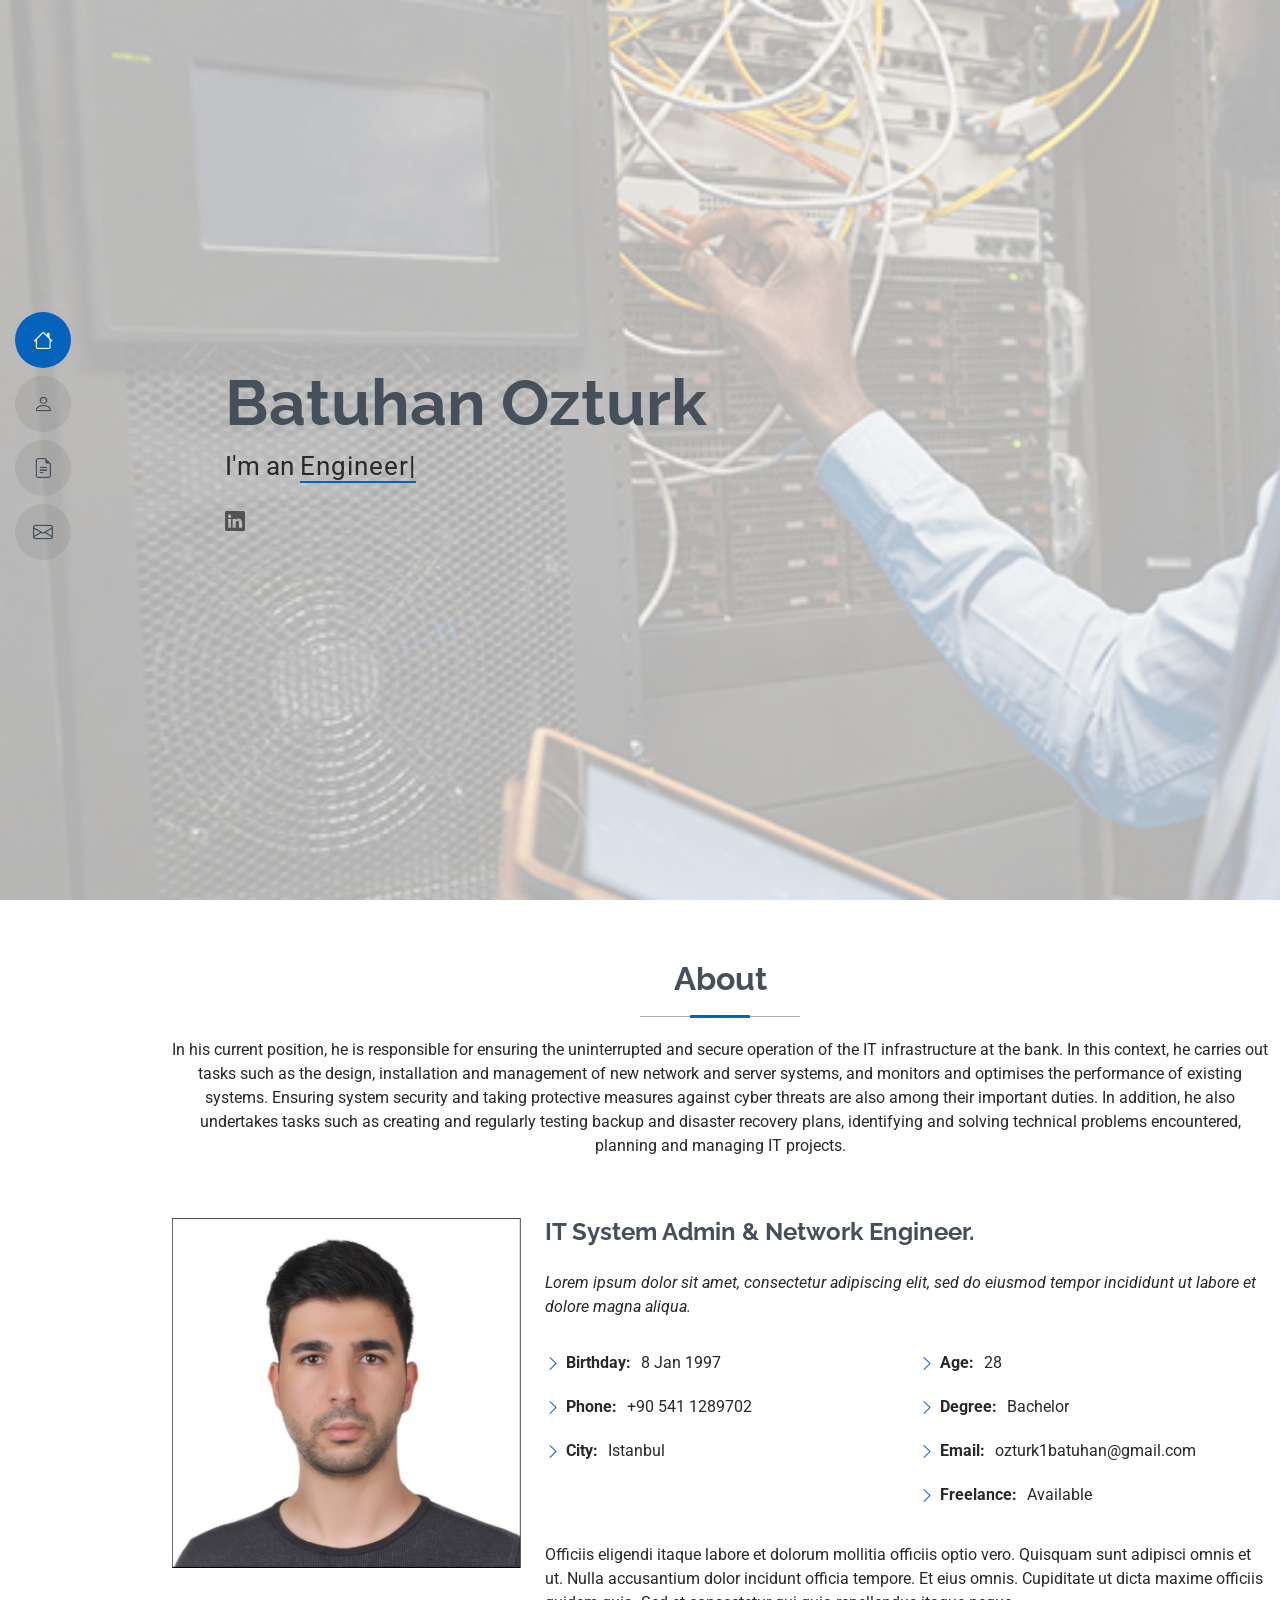
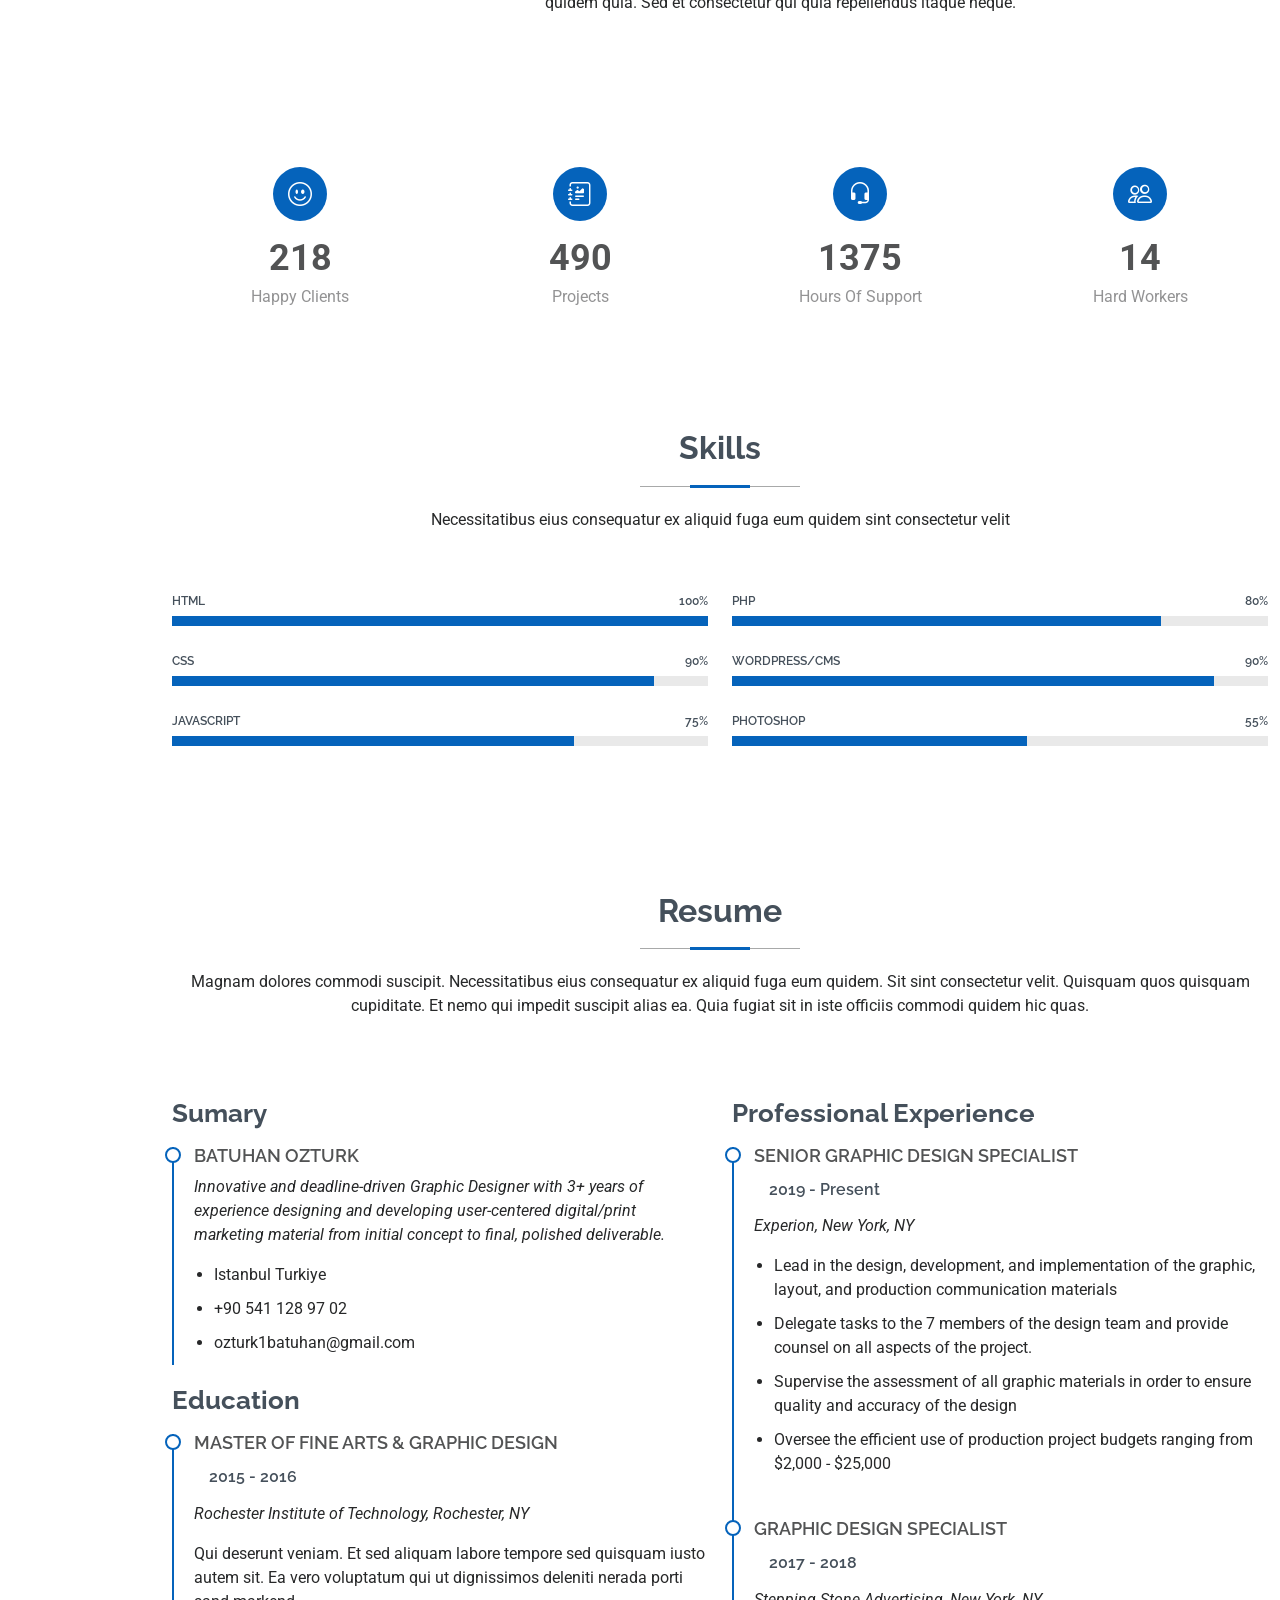
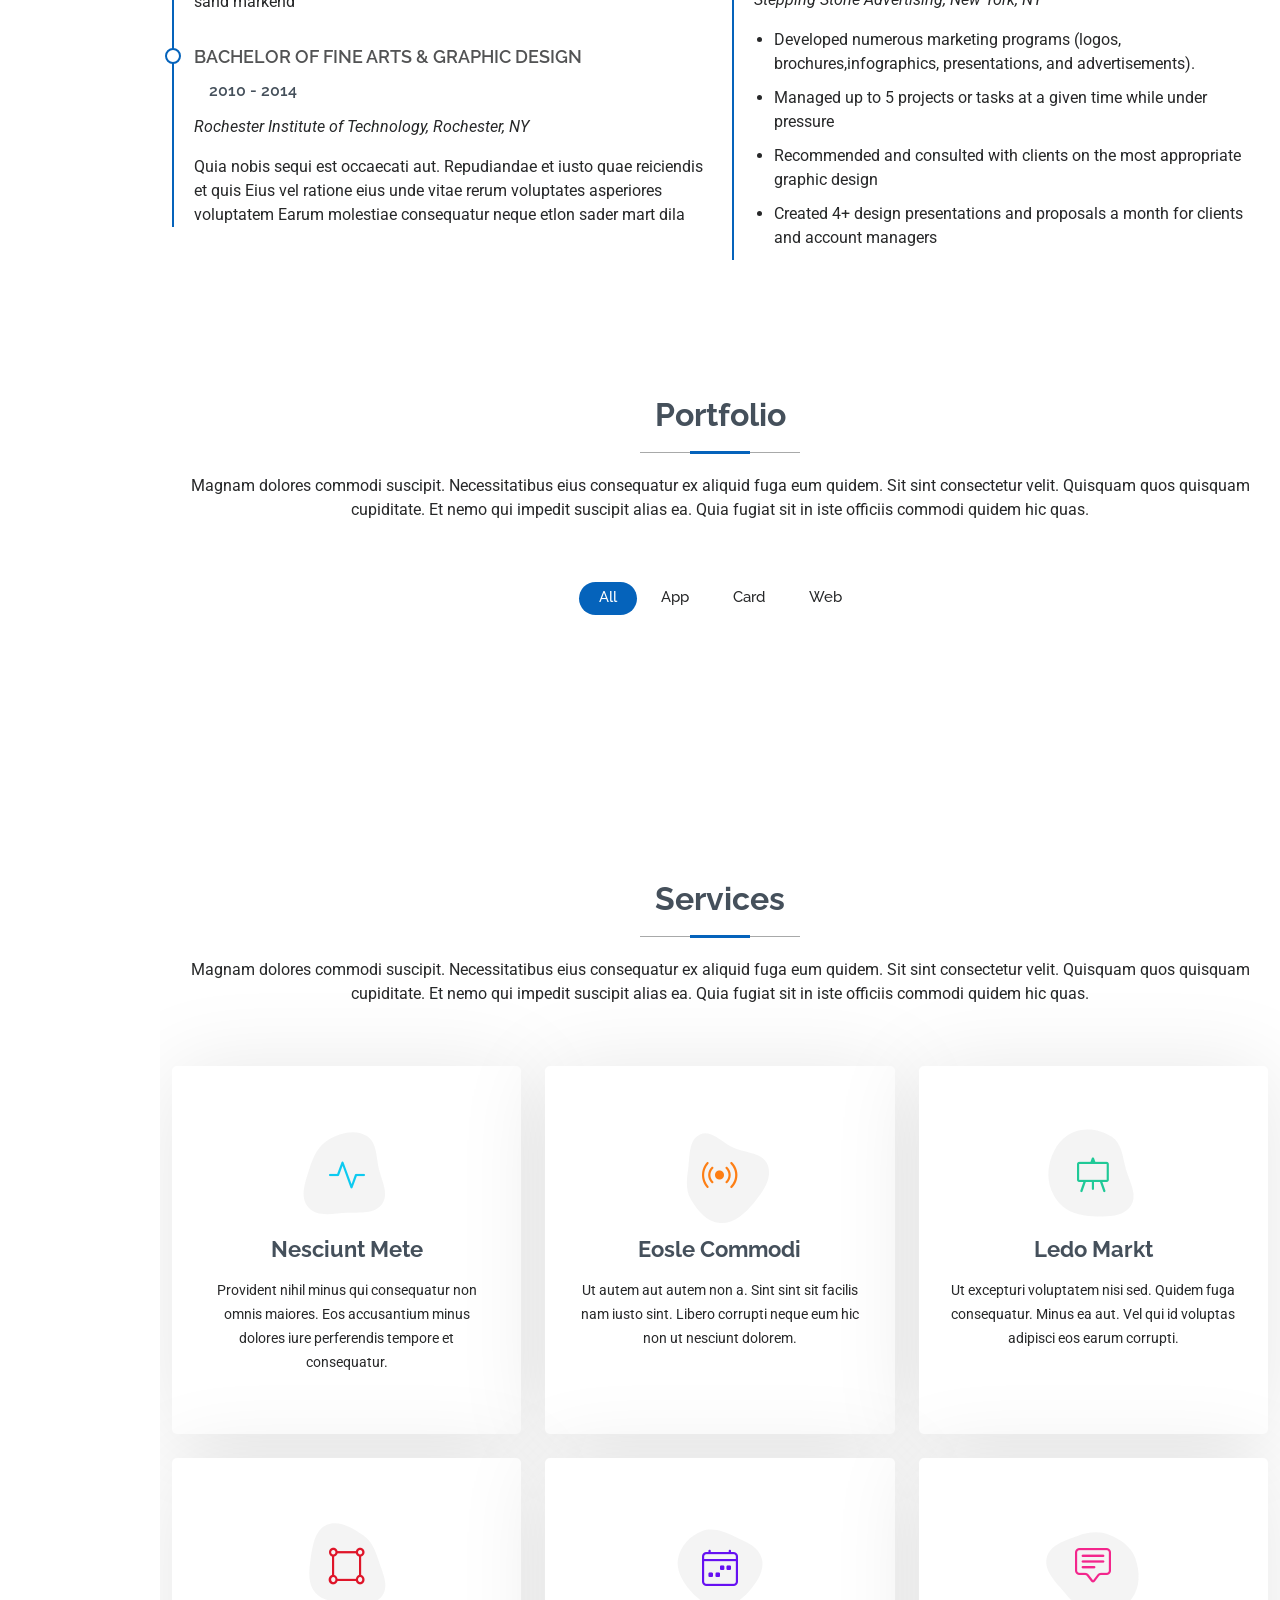
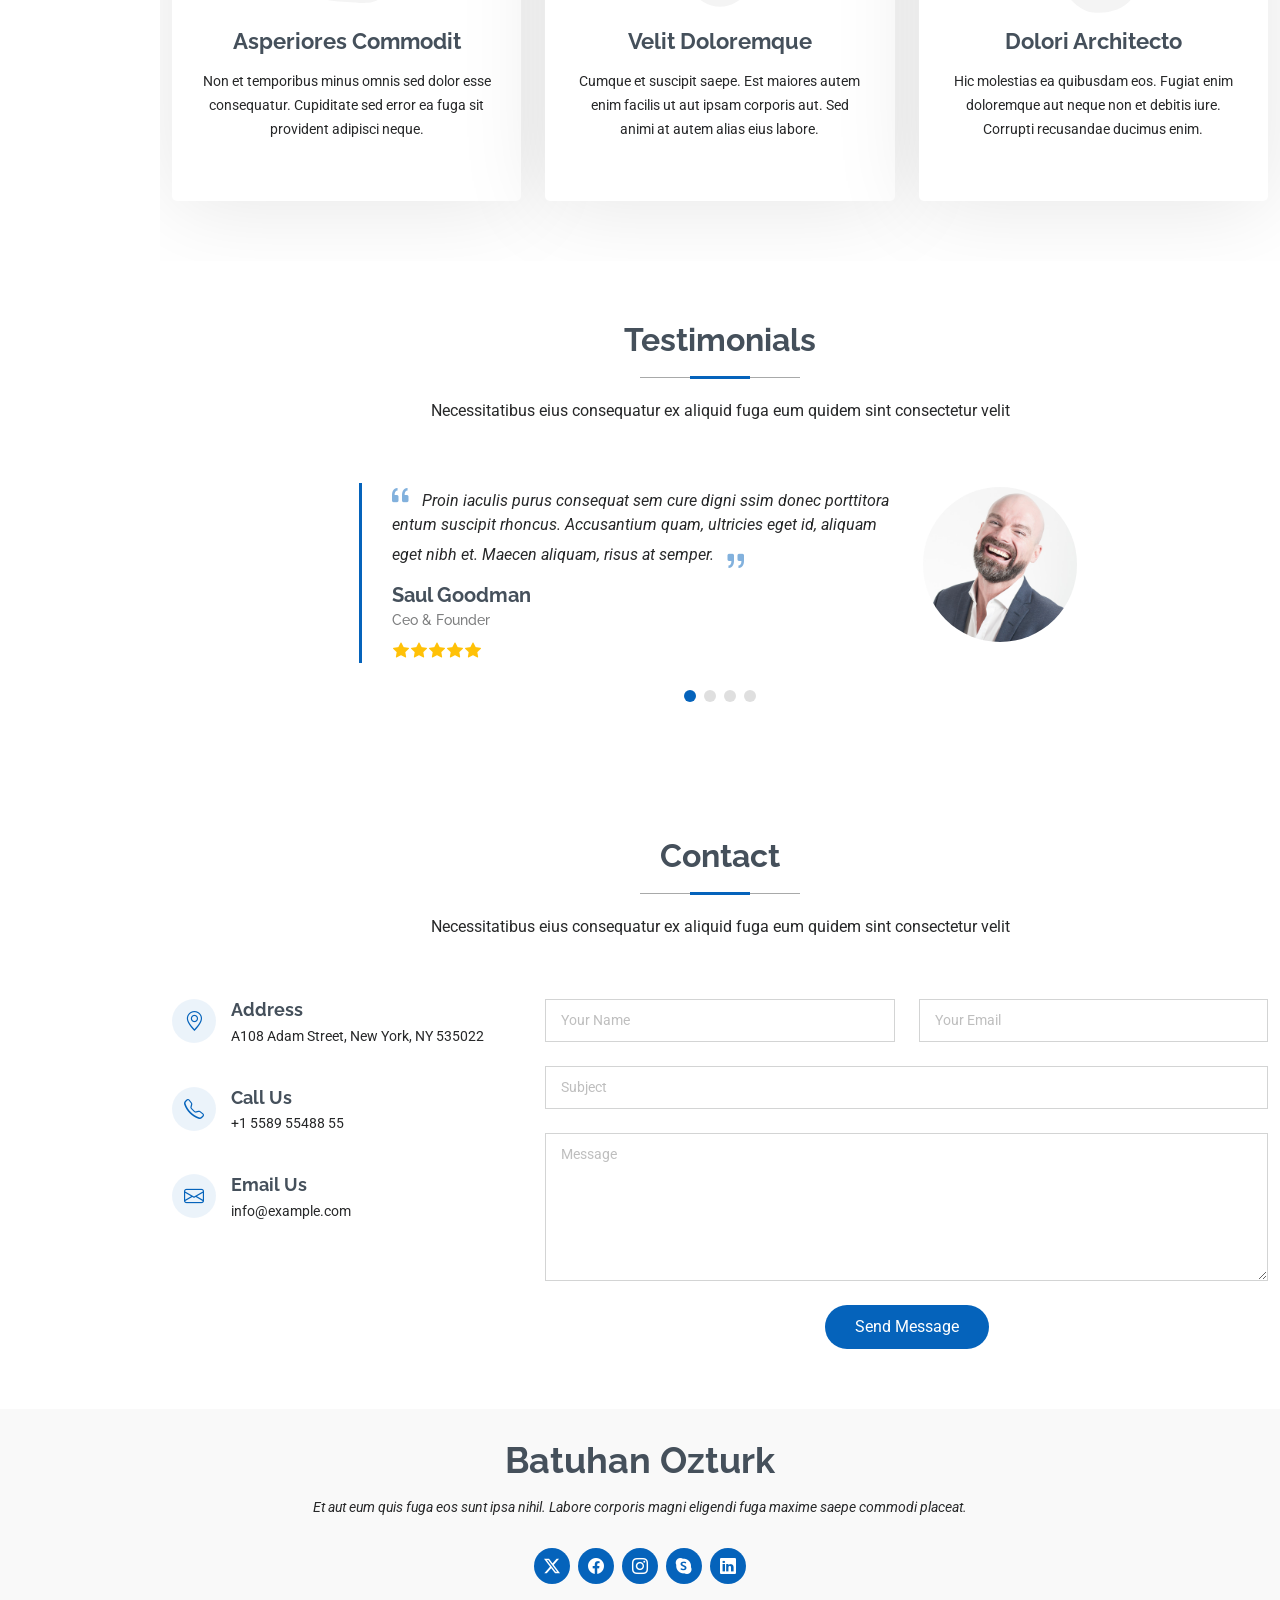
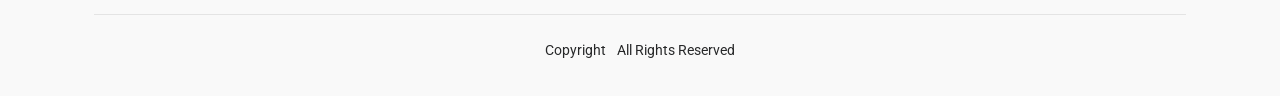
==== commit bf8f83ce: "abc" ====
--- a/index.html
+++ b/index.html
@@ -4,7 +4,7 @@
 <head>
   <meta charset="utf-8">
   <meta content="width=device-width, initial-scale=1.0" name="viewport">
-  <title>Index - MyResume </title>
+  <title>IResume </title>
   <meta content="" name="description">
   <meta content="" name="keywords">
 
@@ -27,13 +27,6 @@
   <!-- Main CSS File -->
   <link href="assets/css/main.css" rel="stylesheet">
 
-  <!-- =======================================================
-  * Template Name: MyResume
-  * Template URL: https://bootstrapmade.com/free-html-bootstrap-template-my-resume/
-  * Updated: Jun 29 2024 with Bootstrap v5.3.3
-  * Author: BootstrapMade.com
-  * License: https://bootstrapmade.com/license/
-  ======================================================== -->
 </head>
 
 <body class="index-page">
@@ -47,9 +40,6 @@
         <li><a href="#hero" class="active"><i class="bi bi-house navicon"></i><span>Home</span></a></li>
         <li><a href="#about"><i class="bi bi-person navicon"></i><span>About</span></a></li>
         <li><a href="#resume"><i class="bi bi-file-earmark-text navicon"></i><span>Resume</span></a></li>
-      <!--  <li><a href="#portfolio"><i class="bi bi-images navicon"></i><span>Portfolio</span></a></li>
-            <li><a href="#services"><i class="bi bi-hdd-stack navicon"></i><span>Services</span></a></li>
-        -->
         <li><a href="#contact"><i class="bi bi-envelope navicon"></i><span>Contact</span></a></li>
       </ul>
     </nav>
@@ -66,13 +56,10 @@
       <div class="container" data-aos="zoom-out">
         <div class="row justify-content-center">
           <div class="col-lg-9">
-            <h2>Brandon Johnson</h2>
-            <p>I'm <span class="typed" data-typed-items="Designer, Developer, Freelancer, Photographer">Designer</span><span class="typed-cursor typed-cursor--blink" aria-hidden="true"></span></p>
+            <h2>Batuhan Ozturk</h2>
+            <p>I'm an <span class="typed" data-typed-items="Engineer,IT Specialist,">IT</span><span class="typed-cursor typed-cursor--blink" aria-hidden="true"></span></p>
             <div class="social-links">
-              <a href="#"><i class="bi bi-twitter-x"></i></a>
-              <a href="#"><i class="bi bi-facebook"></i></a>
-              <a href="#"><i class="bi bi-instagram"></i></a>
-              <a href="#"><i class="bi bi-linkedin"></i></a>
+              <a href="https://www.linkedin.com/in/ozturk1batuhan/"><i class="bi bi-linkedin"></i></a>
             </div>
           </div>
         </div>
@@ -86,7 +73,7 @@
       <!-- Section Title -->
       <div class="container section-title" data-aos="fade-up">
         <h2>About</h2>
-        <p>Magnam dolores commodi suscipit. Necessitatibus eius consequatur ex aliquid fuga eum quidem. Sit sint consectetur velit. Quisquam quos quisquam cupiditate. Et nemo qui impedit suscipit alias ea. Quia fugiat sit in iste officiis commodi quidem hic quas.</p>
+        <p>In his current position, he is responsible for ensuring the uninterrupted and secure operation of the IT infrastructure at the bank. In this context, he carries out tasks such as the design, installation and management of new network and server systems, and monitors and optimises the performance of existing systems. Ensuring system security and taking protective measures against cyber threats are also among their important duties. In addition, he also undertakes tasks such as creating and regularly testing backup and disaster recovery plans, identifying and solving technical problems encountered, planning and managing IT projects.</p>
       </div><!-- End Section Title -->
 
       <div class="container" data-aos="fade-up" data-aos-delay="100">
@@ -113,7 +100,7 @@
               <div class="col-lg-6">
                 <ul>
                   <li><i class="bi bi-chevron-right"></i> <strong>Age:</strong> <span>28</span></li>
-                  <li><i class="bi bi-chevron-right"></i> <strong>Degree:</strong> <span>Master</span></li>
+                  <li><i class="bi bi-chevron-right"></i> <strong>Degree:</strong> <span>Bachelor</span></li>
                   <li><i class="bi bi-chevron-right"></i> <strong>Email:</strong> <span>ozturk1batuhan@gmail.com</span></li>
                   <li><i class="bi bi-chevron-right"></i> <strong>Freelance:</strong> <span>Available</span></li>
                 </ul>
@@ -261,12 +248,12 @@
             <h3 class="resume-title">Sumary</h3>
 
             <div class="resume-item pb-0">
-              <h4>Brandon Johnson</h4>
+              <h4>Batuhan Ozturk</h4>
               <p><em>Innovative and deadline-driven Graphic Designer with 3+ years of experience designing and developing user-centered digital/print marketing material from initial concept to final, polished deliverable.</em></p>
               <ul>
-                <li>Portland par 127,Orlando, FL</li>
-                <li>(123) 456-7891</li>
-                <li>alice.barkley@example.com</li>
+                <li>Istanbul Turkiye</li>
+                <li>+90 541 128 97 02</li>
+                <li>ozturk1batuhan@gmail.com</li>
               </ul>
             </div><!-- Edn Resume Item -->
 
@@ -768,7 +755,7 @@
 
   <footer id="footer" class="footer position-relative light-background">
     <div class="container">
-      <h3 class="sitename">Brandon Johnson</h3>
+      <h3 class="sitename">Batuhan Ozturk</h3>
       <p>Et aut eum quis fuga eos sunt ipsa nihil. Labore corporis magni eligendi fuga maxime saepe commodi placeat.</p>
       <div class="social-links d-flex justify-content-center">
         <a href=""><i class="bi bi-twitter-x"></i></a>
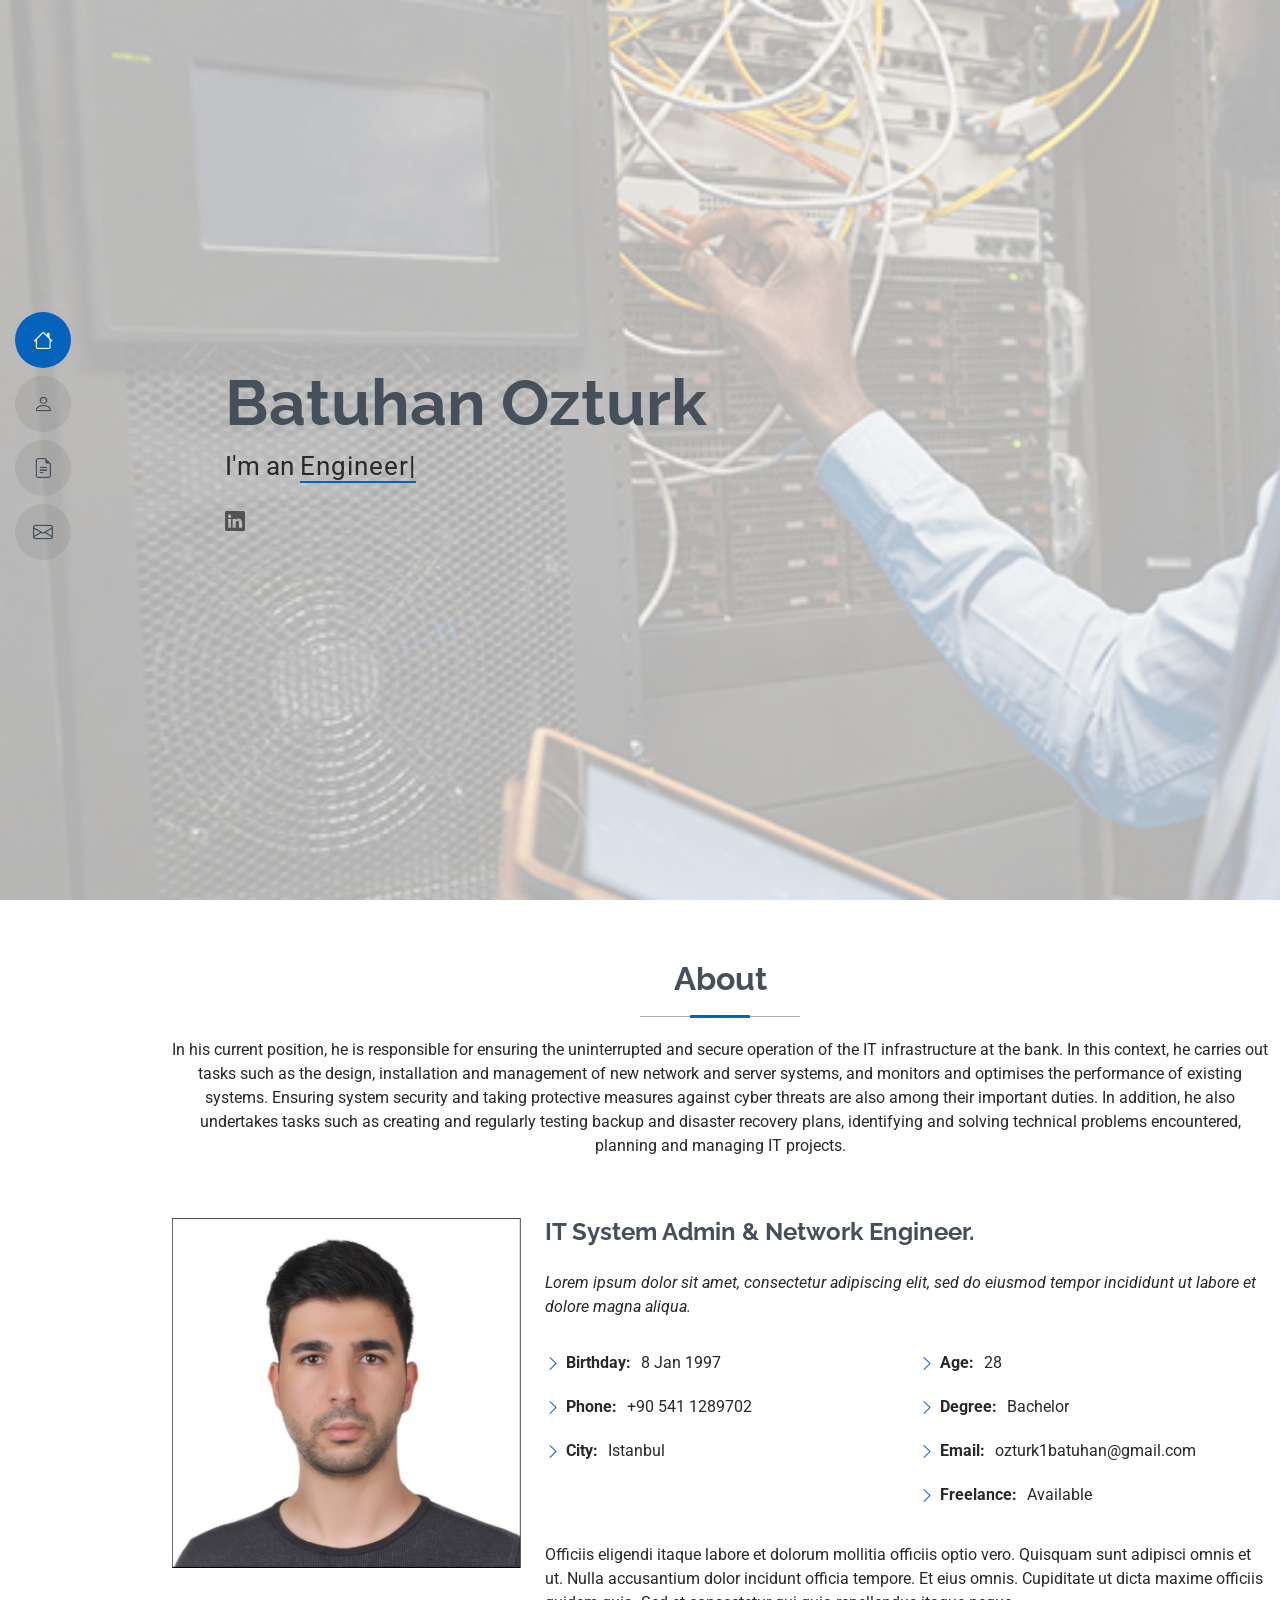
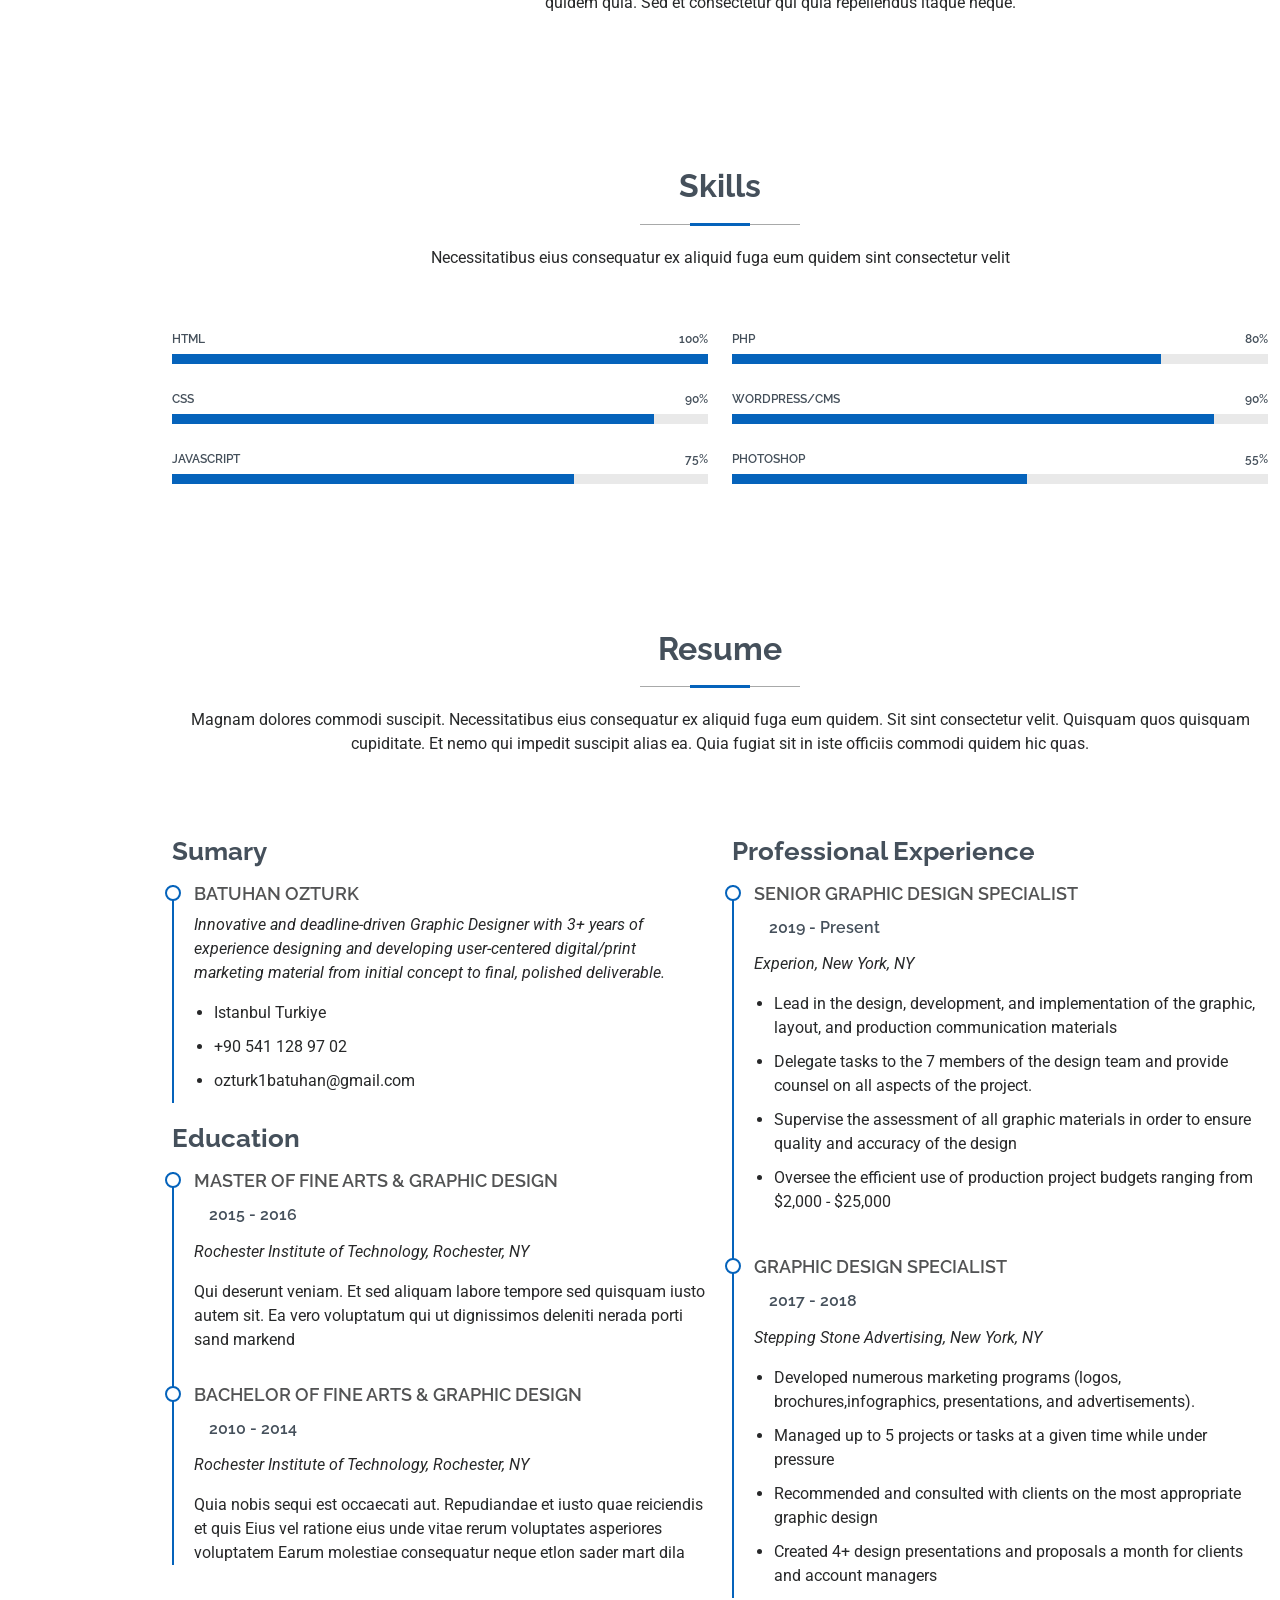
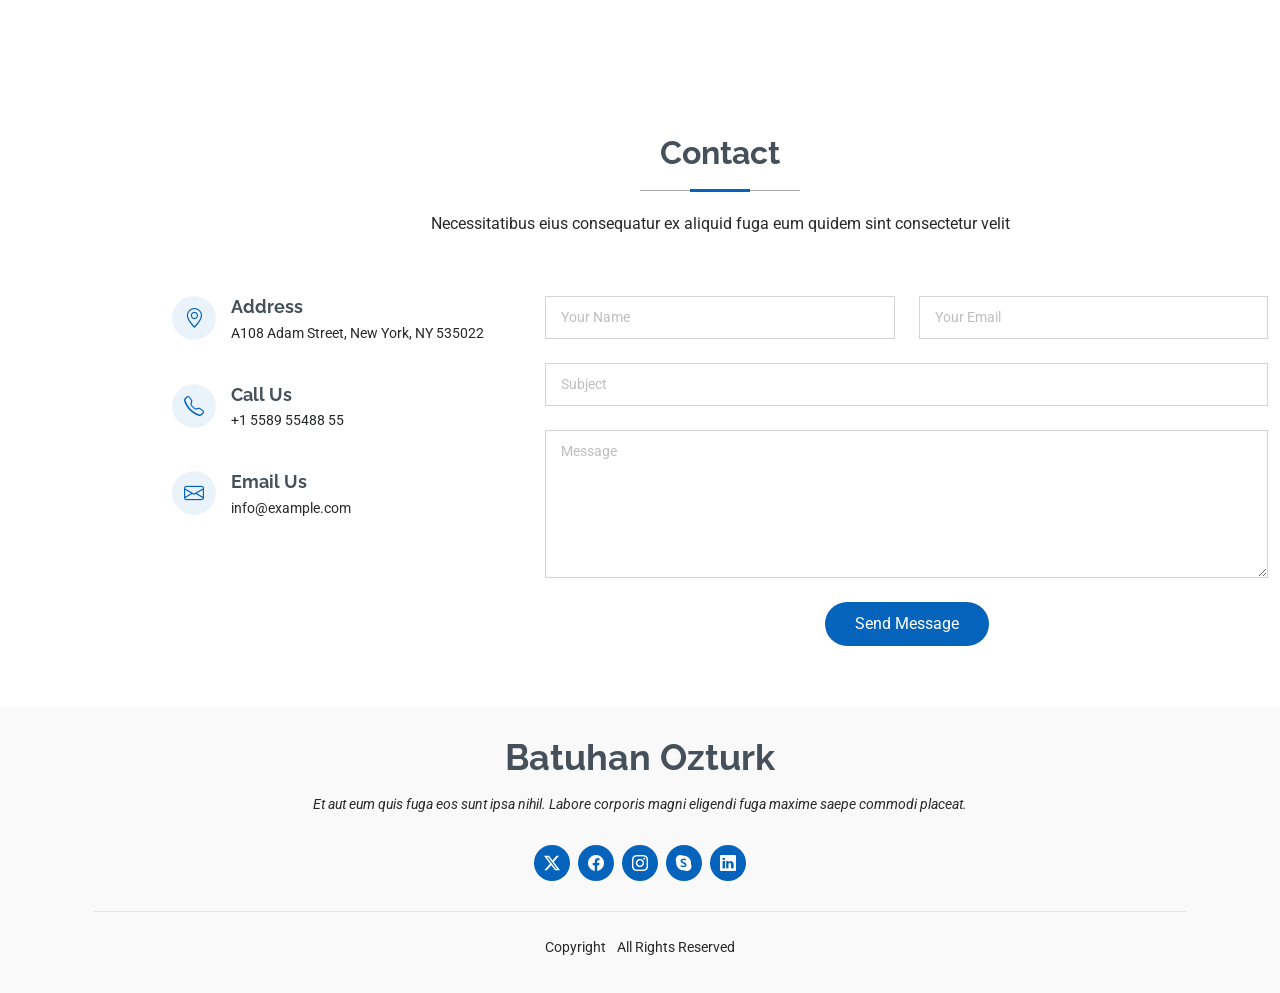
==== commit 0423830d: "acc" ====
--- a/index.html
+++ b/index.html
@@ -117,50 +117,6 @@
 
     </section><!-- /About Section -->
 
-    <!-- Stats Section -->
-    <section id="stats" class="stats section">
-
-      <div class="container" data-aos="fade-up" data-aos-delay="100">
-
-        <div class="row gy-4">
-
-          <div class="col-lg-3 col-md-6 d-flex flex-column align-items-center">
-            <i class="bi bi-emoji-smile"></i>
-            <div class="stats-item">
-              <span data-purecounter-start="0" data-purecounter-end="232" data-purecounter-duration="1" class="purecounter"></span>
-              <p>Happy Clients</p>
-            </div>
-          </div><!-- End Stats Item -->
-
-          <div class="col-lg-3 col-md-6 d-flex flex-column align-items-center">
-            <i class="bi bi-journal-richtext"></i>
-            <div class="stats-item">
-              <span data-purecounter-start="0" data-purecounter-end="521" data-purecounter-duration="1" class="purecounter"></span>
-              <p>Projects</p>
-            </div>
-          </div><!-- End Stats Item -->
-
-          <div class="col-lg-3 col-md-6 d-flex flex-column align-items-center">
-            <i class="bi bi-headset"></i>
-            <div class="stats-item">
-              <span data-purecounter-start="0" data-purecounter-end="1463" data-purecounter-duration="1" class="purecounter"></span>
-              <p>Hours Of Support</p>
-            </div>
-          </div><!-- End Stats Item -->
-
-          <div class="col-lg-3 col-md-6 d-flex flex-column align-items-center">
-            <i class="bi bi-people"></i>
-            <div class="stats-item">
-              <span data-purecounter-start="0" data-purecounter-end="15" data-purecounter-duration="1" class="purecounter"></span>
-              <p>Hard Workers</p>
-            </div>
-          </div><!-- End Stats Item -->
-
-        </div>
-
-      </div>
-
-    </section><!-- /Stats Section -->
 
     <!-- Skills Section -->
     <section id="skills" class="skills section">
@@ -308,370 +264,7 @@
 
     </section><!-- /Resume Section -->
 
-    <!-- Portfolio Section -->
-    <section id="portfolio" class="portfolio section">
-
-      <!-- Section Title -->
-      <div class="container section-title" data-aos="fade-up">
-        <h2>Portfolio</h2>
-        <p>Magnam dolores commodi suscipit. Necessitatibus eius consequatur ex aliquid fuga eum quidem. Sit sint consectetur velit. Quisquam quos quisquam cupiditate. Et nemo qui impedit suscipit alias ea. Quia fugiat sit in iste officiis commodi quidem hic quas.</p>
-      </div><!-- End Section Title -->
-
-      <div class="container">
-
-        <div class="isotope-layout" data-default-filter="*" data-layout="masonry" data-sort="original-order">
-
-          <ul class="portfolio-filters isotope-filters" data-aos="fade-up" data-aos-delay="100">
-            <li data-filter="*" class="filter-active">All</li>
-            <li data-filter=".filter-app">App</li>
-            <li data-filter=".filter-product">Card</li>
-            <li data-filter=".filter-branding">Web</li>
-          </ul><!-- End Portfolio Filters -->
-
-          <div class="row gy-4 isotope-container" data-aos="fade-up" data-aos-delay="200">
-
-            <div class="col-lg-4 col-md-6 portfolio-item isotope-item filter-app">
-              <img src="assets/img/masonry-portfolio/masonry-portfolio-1.jpg" class="img-fluid" alt="">
-              <div class="portfolio-info">
-                <h4>App 1</h4>
-                <p>Lorem ipsum, dolor sit</p>
-                <a href="assets/img/masonry-portfolio/masonry-portfolio-1.jpg" title="App 1" data-gallery="portfolio-gallery-app" class="glightbox preview-link"><i class="bi bi-zoom-in"></i></a>
-                <a href="portfolio-details.html" title="More Details" class="details-link"><i class="bi bi-link-45deg"></i></a>
-              </div>
-            </div><!-- End Portfolio Item -->
-
-            <div class="col-lg-4 col-md-6 portfolio-item isotope-item filter-product">
-              <img src="assets/img/masonry-portfolio/masonry-portfolio-2.jpg" class="img-fluid" alt="">
-              <div class="portfolio-info">
-                <h4>Product 1</h4>
-                <p>Lorem ipsum, dolor sit</p>
-                <a href="assets/img/masonry-portfolio/masonry-portfolio-2.jpg" title="Product 1" data-gallery="portfolio-gallery-product" class="glightbox preview-link"><i class="bi bi-zoom-in"></i></a>
-                <a href="portfolio-details.html" title="More Details" class="details-link"><i class="bi bi-link-45deg"></i></a>
-              </div>
-            </div><!-- End Portfolio Item -->
-
-            <div class="col-lg-4 col-md-6 portfolio-item isotope-item filter-branding">
-              <img src="assets/img/masonry-portfolio/masonry-portfolio-3.jpg" class="img-fluid" alt="">
-              <div class="portfolio-info">
-                <h4>Branding 1</h4>
-                <p>Lorem ipsum, dolor sit</p>
-                <a href="assets/img/masonry-portfolio/masonry-portfolio-3.jpg" title="Branding 1" data-gallery="portfolio-gallery-branding" class="glightbox preview-link"><i class="bi bi-zoom-in"></i></a>
-                <a href="portfolio-details.html" title="More Details" class="details-link"><i class="bi bi-link-45deg"></i></a>
-              </div>
-            </div><!-- End Portfolio Item -->
-
-            <div class="col-lg-4 col-md-6 portfolio-item isotope-item filter-app">
-              <img src="assets/img/masonry-portfolio/masonry-portfolio-4.jpg" class="img-fluid" alt="">
-              <div class="portfolio-info">
-                <h4>App 2</h4>
-                <p>Lorem ipsum, dolor sit</p>
-                <a href="assets/img/masonry-portfolio/masonry-portfolio-4.jpg" title="App 2" data-gallery="portfolio-gallery-app" class="glightbox preview-link"><i class="bi bi-zoom-in"></i></a>
-                <a href="portfolio-details.html" title="More Details" class="details-link"><i class="bi bi-link-45deg"></i></a>
-              </div>
-            </div><!-- End Portfolio Item -->
-
-            <div class="col-lg-4 col-md-6 portfolio-item isotope-item filter-product">
-              <img src="assets/img/masonry-portfolio/masonry-portfolio-5.jpg" class="img-fluid" alt="">
-              <div class="portfolio-info">
-                <h4>Product 2</h4>
-                <p>Lorem ipsum, dolor sit</p>
-                <a href="assets/img/masonry-portfolio/masonry-portfolio-5.jpg" title="Product 2" data-gallery="portfolio-gallery-product" class="glightbox preview-link"><i class="bi bi-zoom-in"></i></a>
-                <a href="portfolio-details.html" title="More Details" class="details-link"><i class="bi bi-link-45deg"></i></a>
-              </div>
-            </div><!-- End Portfolio Item -->
-
-            <div class="col-lg-4 col-md-6 portfolio-item isotope-item filter-branding">
-              <img src="assets/img/masonry-portfolio/masonry-portfolio-6.jpg" class="img-fluid" alt="">
-              <div class="portfolio-info">
-                <h4>Branding 2</h4>
-                <p>Lorem ipsum, dolor sit</p>
-                <a href="assets/img/masonry-portfolio/masonry-portfolio-6.jpg" title="Branding 2" data-gallery="portfolio-gallery-branding" class="glightbox preview-link"><i class="bi bi-zoom-in"></i></a>
-                <a href="portfolio-details.html" title="More Details" class="details-link"><i class="bi bi-link-45deg"></i></a>
-              </div>
-            </div><!-- End Portfolio Item -->
-
-            <div class="col-lg-4 col-md-6 portfolio-item isotope-item filter-app">
-              <img src="assets/img/masonry-portfolio/masonry-portfolio-7.jpg" class="img-fluid" alt="">
-              <div class="portfolio-info">
-                <h4>App 3</h4>
-                <p>Lorem ipsum, dolor sit</p>
-                <a href="assets/img/masonry-portfolio/masonry-portfolio-7.jpg" title="App 3" data-gallery="portfolio-gallery-app" class="glightbox preview-link"><i class="bi bi-zoom-in"></i></a>
-                <a href="portfolio-details.html" title="More Details" class="details-link"><i class="bi bi-link-45deg"></i></a>
-              </div>
-            </div><!-- End Portfolio Item -->
-
-            <div class="col-lg-4 col-md-6 portfolio-item isotope-item filter-product">
-              <img src="assets/img/masonry-portfolio/masonry-portfolio-8.jpg" class="img-fluid" alt="">
-              <div class="portfolio-info">
-                <h4>Product 3</h4>
-                <p>Lorem ipsum, dolor sit</p>
-                <a href="assets/img/masonry-portfolio/masonry-portfolio-8.jpg" title="Product 3" data-gallery="portfolio-gallery-product" class="glightbox preview-link"><i class="bi bi-zoom-in"></i></a>
-                <a href="portfolio-details.html" title="More Details" class="details-link"><i class="bi bi-link-45deg"></i></a>
-              </div>
-            </div><!-- End Portfolio Item -->
-
-            <div class="col-lg-4 col-md-6 portfolio-item isotope-item filter-branding">
-              <img src="assets/img/masonry-portfolio/masonry-portfolio-9.jpg" class="img-fluid" alt="">
-              <div class="portfolio-info">
-                <h4>Branding 3</h4>
-                <p>Lorem ipsum, dolor sit</p>
-                <a href="assets/img/masonry-portfolio/masonry-portfolio-9.jpg" title="Branding 2" data-gallery="portfolio-gallery-branding" class="glightbox preview-link"><i class="bi bi-zoom-in"></i></a>
-                <a href="portfolio-details.html" title="More Details" class="details-link"><i class="bi bi-link-45deg"></i></a>
-              </div>
-            </div><!-- End Portfolio Item -->
-
-          </div><!-- End Portfolio Container -->
-
-        </div>
-
-      </div>
-
-    </section><!-- /Portfolio Section -->
-
-    <!-- Services Section -->
-    <section id="services" class="services section">
-
-      <!-- Section Title -->
-      <div class="container section-title" data-aos="fade-up">
-        <h2>Services</h2>
-        <p>Magnam dolores commodi suscipit. Necessitatibus eius consequatur ex aliquid fuga eum quidem. Sit sint consectetur velit. Quisquam quos quisquam cupiditate. Et nemo qui impedit suscipit alias ea. Quia fugiat sit in iste officiis commodi quidem hic quas.</p>
-      </div><!-- End Section Title -->
-
-      <div class="container">
-
-        <div class="row gy-4">
-
-          <div class="col-lg-4 col-md-6" data-aos="fade-up" data-aos-delay="100">
-            <div class="service-item item-cyan position-relative">
-              <div class="icon">
-                <svg width="100" height="100" viewBox="0 0 600 600" xmlns="http://www.w3.org/2000/svg">
-                  <path stroke="none" stroke-width="0" fill="#f5f5f5" d="M300,521.0016835830174C376.1290562159157,517.8887921683347,466.0731472004068,529.7835943286574,510.70327084640275,468.03025145048787C554.3714126377745,407.6079735673963,508.03601936045806,328.9844924480964,491.2728898941984,256.3432110539036C474.5976632858925,184.082847569629,479.9380746630129,96.60480741107993,416.23090153303,58.64404602377083C348.86323505073057,18.502131276798302,261.93793281208167,40.57373210992963,193.5410806939664,78.93577620505333C130.42746243093433,114.334589627462,98.30271207620316,179.96522072025542,76.75703585869454,249.04625023123273C51.97151888228291,328.5150500222984,13.704378332031375,421.85034740162234,66.52175969318436,486.19268352777647C119.04800174914682,550.1803526380478,217.28368757567262,524.383925680826,300,521.0016835830174"></path>
-                </svg>
-                <i class="bi bi-activity"></i>
-              </div>
-              <a href="#" class="stretched-link">
-                <h3>Nesciunt Mete</h3>
-              </a>
-              <p>Provident nihil minus qui consequatur non omnis maiores. Eos accusantium minus dolores iure perferendis tempore et consequatur.</p>
-            </div>
-          </div><!-- End Service Item -->
-
-          <div class="col-lg-4 col-md-6" data-aos="fade-up" data-aos-delay="200">
-            <div class="service-item item-orange position-relative">
-              <div class="icon">
-                <svg width="100" height="100" viewBox="0 0 600 600" xmlns="http://www.w3.org/2000/svg">
-                  <path stroke="none" stroke-width="0" fill="#f5f5f5" d="M300,582.0697525312426C382.5290701553225,586.8405444964366,449.9789794690241,525.3245884688669,502.5850820975895,461.55621195738473C556.606425686781,396.0723002908107,615.8543463187945,314.28637112970534,586.6730223649479,234.56875336149918C558.9533121215079,158.8439757836574,454.9685369536778,164.00468322053177,381.49747125262974,130.76875717737553C312.15926192815925,99.40240125094834,248.97055460311594,18.661163978235184,179.8680185752513,50.54337015887873C110.5421016452524,82.52863877960104,119.82277516462835,180.83849132639028,109.12597500060166,256.43424936330496C100.08760227029461,320.3096726198365,92.17705696193138,384.0621239912766,124.79988738764834,439.7174275375508C164.83382741302287,508.01625554203684,220.96474134820875,577.5009287672846,300,582.0697525312426"></path>
-                </svg>
-                <i class="bi bi-broadcast"></i>
-              </div>
-              <a href="#" class="stretched-link">
-                <h3>Eosle Commodi</h3>
-              </a>
-              <p>Ut autem aut autem non a. Sint sint sit facilis nam iusto sint. Libero corrupti neque eum hic non ut nesciunt dolorem.</p>
-            </div>
-          </div><!-- End Service Item -->
-
-          <div class="col-lg-4 col-md-6" data-aos="fade-up" data-aos-delay="300">
-            <div class="service-item item-teal position-relative">
-              <div class="icon">
-                <svg width="100" height="100" viewBox="0 0 600 600" xmlns="http://www.w3.org/2000/svg">
-                  <path stroke="none" stroke-width="0" fill="#f5f5f5" d="M300,541.5067337569781C382.14930387511276,545.0595476570109,479.8736841581634,548.3450877840088,526.4010558755058,480.5488172755941C571.5218469581645,414.80211281144784,517.5187510058486,332.0715597781072,496.52539010469104,255.14436215662573C477.37192572678356,184.95920475031193,473.57363656557914,105.61284051026155,413.0603344069578,65.22779650032875C343.27470386102294,18.654635553484475,251.2091493199835,5.337323636656869,175.0934190732945,40.62881213300186C97.87086631185822,76.43348514350839,51.98124368387456,156.15599469081315,36.44837278890362,239.84606092416172C21.716077023791087,319.22268207091537,43.775223500013084,401.1760424656574,96.891909868211,461.97329694683043C147.22146801428983,519.5804099606455,223.5754009179313,538.201503339737,300,541.5067337569781"></path>
-                </svg>
-                <i class="bi bi-easel"></i>
-              </div>
-              <a href="#" class="stretched-link">
-                <h3>Ledo Markt</h3>
-              </a>
-              <p>Ut excepturi voluptatem nisi sed. Quidem fuga consequatur. Minus ea aut. Vel qui id voluptas adipisci eos earum corrupti.</p>
-            </div>
-          </div><!-- End Service Item -->
-
-          <div class="col-lg-4 col-md-6" data-aos="fade-up" data-aos-delay="400">
-            <div class="service-item item-red position-relative">
-              <div class="icon">
-                <svg width="100" height="100" viewBox="0 0 600 600" xmlns="http://www.w3.org/2000/svg">
-                  <path stroke="none" stroke-width="0" fill="#f5f5f5" d="M300,503.46388370962813C374.79870501325706,506.71871716319447,464.8034551963731,527.1746412648533,510.4981551193396,467.86667711651364C555.9287308511215,408.9015244558933,512.6030010748507,327.5744911775523,490.211057578863,256.5855673507754C471.097692560561,195.9906835881958,447.69079081568157,138.11976852964426,395.19560036434837,102.3242989838813C329.3053358748298,57.3949838291264,248.02791733380457,8.279543830951368,175.87071277845988,42.242879143198664C103.41431057327972,76.34704239035025,93.79494320519305,170.9812938413882,81.28167332365135,250.07896920659033C70.17666984294237,320.27484674793965,64.84698225790005,396.69656628748305,111.28512138212992,450.4950937839243C156.20124167950087,502.5303643271138,231.32542653798444,500.4755392045468,300,503.46388370962813"></path>
-                </svg>
-                <i class="bi bi-bounding-box-circles"></i>
-              </div>
-              <a href="#" class="stretched-link">
-                <h3>Asperiores Commodit</h3>
-              </a>
-              <p>Non et temporibus minus omnis sed dolor esse consequatur. Cupiditate sed error ea fuga sit provident adipisci neque.</p>
-              <a href="#" class="stretched-link"></a>
-            </div>
-          </div><!-- End Service Item -->
-
-          <div class="col-lg-4 col-md-6" data-aos="fade-up" data-aos-delay="500">
-            <div class="service-item item-indigo position-relative">
-              <div class="icon">
-                <svg width="100" height="100" viewBox="0 0 600 600" xmlns="http://www.w3.org/2000/svg">
-                  <path stroke="none" stroke-width="0" fill="#f5f5f5" d="M300,532.3542879108572C369.38199826031484,532.3153073249985,429.10787420159085,491.63046689027357,474.5244479745417,439.17860296908856C522.8885846962883,383.3225815378663,569.1668002868075,314.3205725914397,550.7432151929288,242.7694973846089C532.6665558377875,172.5657663291529,456.2379748765914,142.6223662098291,390.3689995646985,112.34683881706744C326.66090330228417,83.06452184765237,258.84405631176094,53.51806209861945,193.32584062364296,78.48882559362697C121.61183558270385,105.82097193414197,62.805066853699245,167.19869350419734,48.57481801355237,242.6138429142374C34.843463184063346,315.3850353017275,76.69343916112496,383.4422959591041,125.22947124332185,439.3748458443577C170.7312796277747,491.8107796887764,230.57421082200815,532.3932930995766,300,532.3542879108572"></path>
-                </svg>
-                <i class="bi bi-calendar4-week icon"></i>
-              </div>
-              <a href="#" class="stretched-link">
-                <h3>Velit Doloremque</h3>
-              </a>
-              <p>Cumque et suscipit saepe. Est maiores autem enim facilis ut aut ipsam corporis aut. Sed animi at autem alias eius labore.</p>
-              <a href="#" class="stretched-link"></a>
-            </div>
-          </div><!-- End Service Item -->
-
-          <div class="col-lg-4 col-md-6" data-aos="fade-up" data-aos-delay="600">
-            <div class="service-item item-pink position-relative">
-              <div class="icon">
-                <svg width="100" height="100" viewBox="0 0 600 600" xmlns="http://www.w3.org/2000/svg">
-                  <path stroke="none" stroke-width="0" fill="#f5f5f5" d="M300,566.797414625762C385.7384707136149,576.1784315230908,478.7894351017131,552.8928747891023,531.9192734346935,484.94944893311C584.6109503024035,417.5663521118492,582.489472248146,322.67544863468447,553.9536738515405,242.03673114598146C529.1557734026468,171.96086150256528,465.24506316201064,127.66468636344209,395.9583748389544,100.7403814666027C334.2173773831606,76.7482773500951,269.4350130405921,84.62216499799875,207.1952322260088,107.2889140133804C132.92018162631612,134.33871894543012,41.79353780512637,160.00259165414826,22.644507872594943,236.69541883565114C3.319112789854554,314.0945973066697,72.72355303640163,379.243833228382,124.04198916343866,440.3218312028393C172.9286146004772,498.5055451809895,224.45579914871206,558.5317968840102,300,566.797414625762"></path>
-                </svg>
-                <i class="bi bi-chat-square-text"></i>
-              </div>
-              <a href="#" class="stretched-link">
-                <h3>Dolori Architecto</h3>
-              </a>
-              <p>Hic molestias ea quibusdam eos. Fugiat enim doloremque aut neque non et debitis iure. Corrupti recusandae ducimus enim.</p>
-              <a href="#" class="stretched-link"></a>
-            </div>
-          </div><!-- End Service Item -->
-
-        </div>
-
-      </div>
-
-    </section><!-- /Services Section -->
-
-    <!-- Testimonials Section -->
-    <section id="testimonials" class="testimonials section">
-
-      <!-- Section Title -->
-      <div class="container section-title" data-aos="fade-up">
-        <h2>Testimonials</h2>
-        <p>Necessitatibus eius consequatur ex aliquid fuga eum quidem sint consectetur velit</p>
-      </div><!-- End Section Title -->
-
-      <div class="container" data-aos="fade-up" data-aos-delay="100">
-
-        <div class="swiper init-swiper">
-          <script type="application/json" class="swiper-config">
-            {
-              "loop": true,
-              "speed": 600,
-              "autoplay": {
-                "delay": 5000
-              },
-              "slidesPerView": "auto",
-              "pagination": {
-                "el": ".swiper-pagination",
-                "type": "bullets",
-                "clickable": true
-              }
-            }
-          </script>
-          <div class="swiper-wrapper">
-
-            <div class="swiper-slide">
-              <div class="testimonial-item">
-                <div class="row gy-4 justify-content-center">
-                  <div class="col-lg-6">
-                    <div class="testimonial-content">
-                      <p>
-                        <i class="bi bi-quote quote-icon-left"></i>
-                        <span>Proin iaculis purus consequat sem cure digni ssim donec porttitora entum suscipit rhoncus. Accusantium quam, ultricies eget id, aliquam eget nibh et. Maecen aliquam, risus at semper.</span>
-                        <i class="bi bi-quote quote-icon-right"></i>
-                      </p>
-                      <h3>Saul Goodman</h3>
-                      <h4>Ceo &amp; Founder</h4>
-                      <div class="stars">
-                        <i class="bi bi-star-fill"></i><i class="bi bi-star-fill"></i><i class="bi bi-star-fill"></i><i class="bi bi-star-fill"></i><i class="bi bi-star-fill"></i>
-                      </div>
-                    </div>
-                  </div>
-                  <div class="col-lg-2 text-center">
-                    <img src="assets/img/testimonials/testimonials-1.jpg" class="img-fluid testimonial-img" alt="">
-                  </div>
-                </div>
-              </div>
-            </div><!-- End testimonial item -->
-
-            <div class="swiper-slide">
-              <div class="testimonial-item">
-                <div class="row gy-4 justify-content-center">
-                  <div class="col-lg-6">
-                    <div class="testimonial-content">
-                      <p>
-                        <i class="bi bi-quote quote-icon-left"></i>
-                        <span>Export tempor illum tamen malis malis eram quae irure esse labore quem cillum quid cillum eram malis quorum velit fore eram velit sunt aliqua noster fugiat irure amet legam anim culpa.</span>
-                        <i class="bi bi-quote quote-icon-right"></i>
-                      </p>
-                      <h3>Sara Wilsson</h3>
-                      <h4>Designer</h4>
-                      <div class="stars">
-                        <i class="bi bi-star-fill"></i><i class="bi bi-star-fill"></i><i class="bi bi-star-fill"></i><i class="bi bi-star-fill"></i><i class="bi bi-star-fill"></i>
-                      </div>
-                    </div>
-                  </div>
-                  <div class="col-lg-2 text-center">
-                    <img src="assets/img/testimonials/testimonials-2.jpg" class="img-fluid testimonial-img" alt="">
-                  </div>
-                </div>
-              </div>
-            </div><!-- End testimonial item -->
-
-            <div class="swiper-slide">
-              <div class="testimonial-item">
-                <div class="row gy-4 justify-content-center">
-                  <div class="col-lg-6">
-                    <div class="testimonial-content">
-                      <p>
-                        <i class="bi bi-quote quote-icon-left"></i>
-                        <span>Enim nisi quem export duis labore cillum quae magna enim sint quorum nulla quem veniam duis minim tempor labore quem eram duis noster aute amet eram fore quis sint minim.</span>
-                        <i class="bi bi-quote quote-icon-right"></i>
-                      </p>
-                      <h3>Jena Karlis</h3>
-                      <h4>Store Owner</h4>
-                      <div class="stars">
-                        <i class="bi bi-star-fill"></i><i class="bi bi-star-fill"></i><i class="bi bi-star-fill"></i><i class="bi bi-star-fill"></i><i class="bi bi-star-fill"></i>
-                      </div>
-                    </div>
-                  </div>
-                  <div class="col-lg-2 text-center">
-                    <img src="assets/img/testimonials/testimonials-3.jpg" class="img-fluid testimonial-img" alt="">
-                  </div>
-                </div>
-              </div>
-            </div><!-- End testimonial item -->
-
-            <div class="swiper-slide">
-              <div class="testimonial-item">
-                <div class="row gy-4 justify-content-center">
-                  <div class="col-lg-6">
-                    <div class="testimonial-content">
-                      <p>
-                        <i class="bi bi-quote quote-icon-left"></i>
-                        <span>Fugiat enim eram quae cillum dolore dolor amet nulla culpa multos export minim fugiat minim velit minim dolor enim duis veniam ipsum anim magna sunt elit fore quem dolore labore illum veniam.</span>
-                        <i class="bi bi-quote quote-icon-right"></i>
-                      </p>
-                      <h3>John Larson</h3>
-                      <h4>Entrepreneur</h4>
-                      <div class="stars">
-                        <i class="bi bi-star-fill"></i><i class="bi bi-star-fill"></i><i class="bi bi-star-fill"></i><i class="bi bi-star-fill"></i><i class="bi bi-star-fill"></i>
-                      </div>
-                    </div>
-                  </div>
-                  <div class="col-lg-2 text-center">
-                    <img src="assets/img/testimonials/testimonials-4.jpg" class="img-fluid testimonial-img" alt="">
-                  </div>
-                </div>
-              </div>
-            </div><!-- End testimonial item -->
-
-          </div>
-          <div class="swiper-pagination"></div>
-        </div>
-
-      </div>
-
-    </section><!-- /Testimonials Section -->
+  
 
     <!-- Contact Section -->
     <section id="contact" class="contact section">
@@ -769,11 +362,6 @@
           <span>Copyright</span> <strong class="px-1 sitename"></strong> <span>All Rights Reserved</span>
         </div>
         <div class="credits">
-          <!-- All the links in the footer should remain intact. -->
-          <!-- You can delete the links only if you've purchased the pro version. -->
-          <!-- Licensing information: https://bootstrapmade.com/license/ -->
-          <!-- Purchase the pro version with working PHP/AJAX contact form: [buy-url] -->
-         <!--  Designed by <a href="https://bootstrapmade.com/">BootstrapMade</a>-->
         </div>
       </div>
     </div>
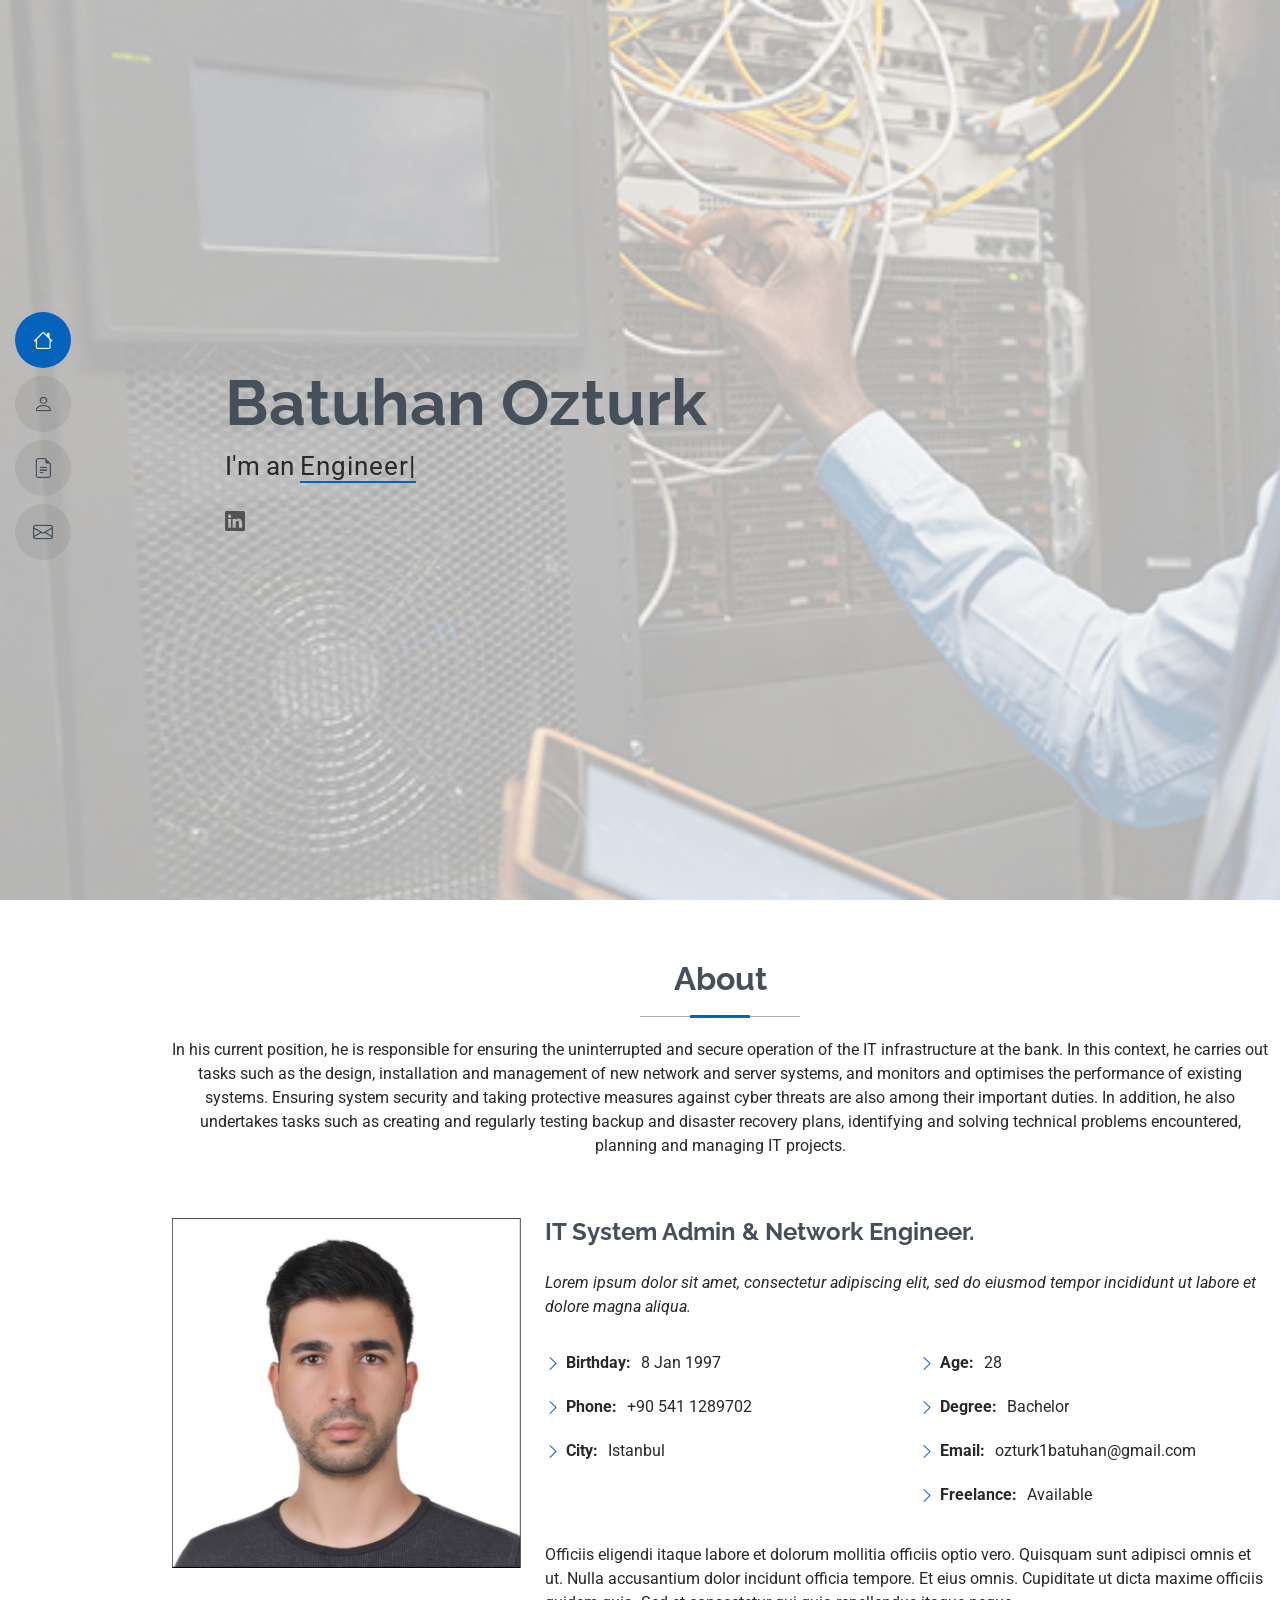
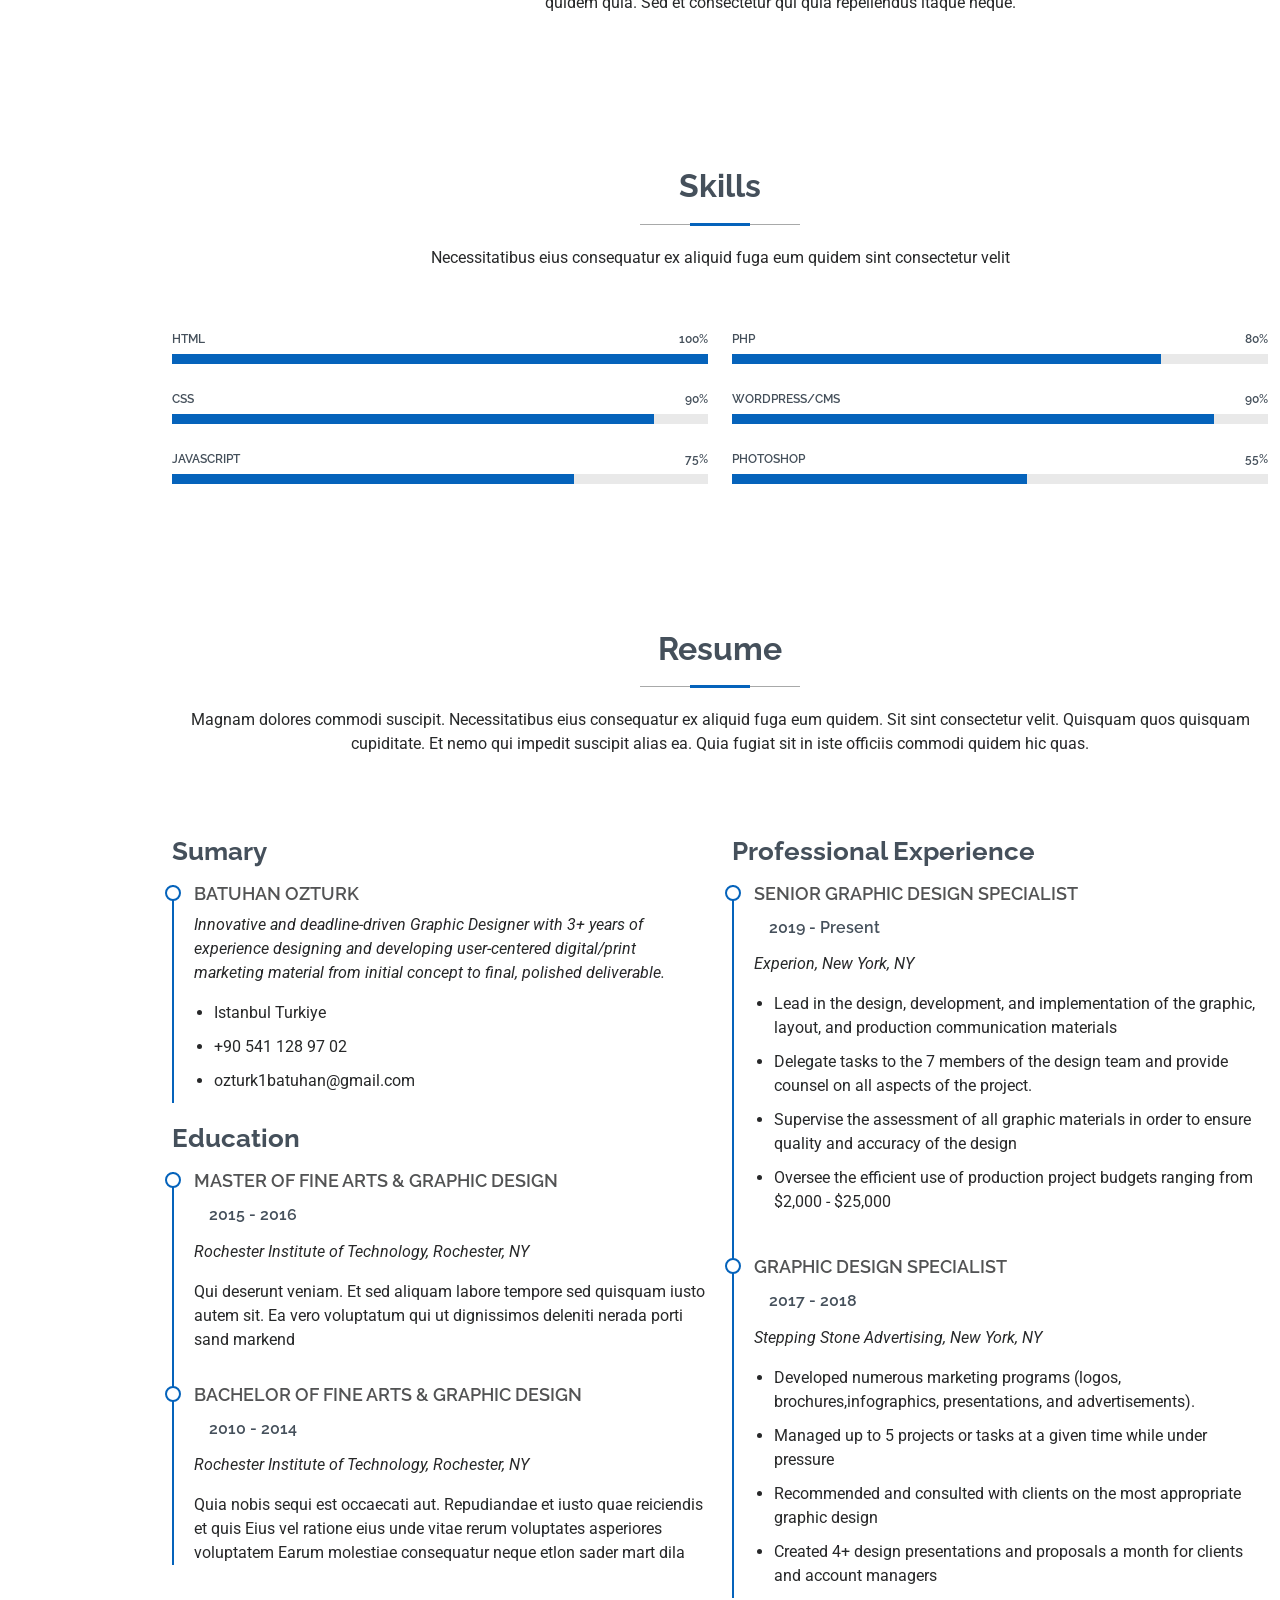
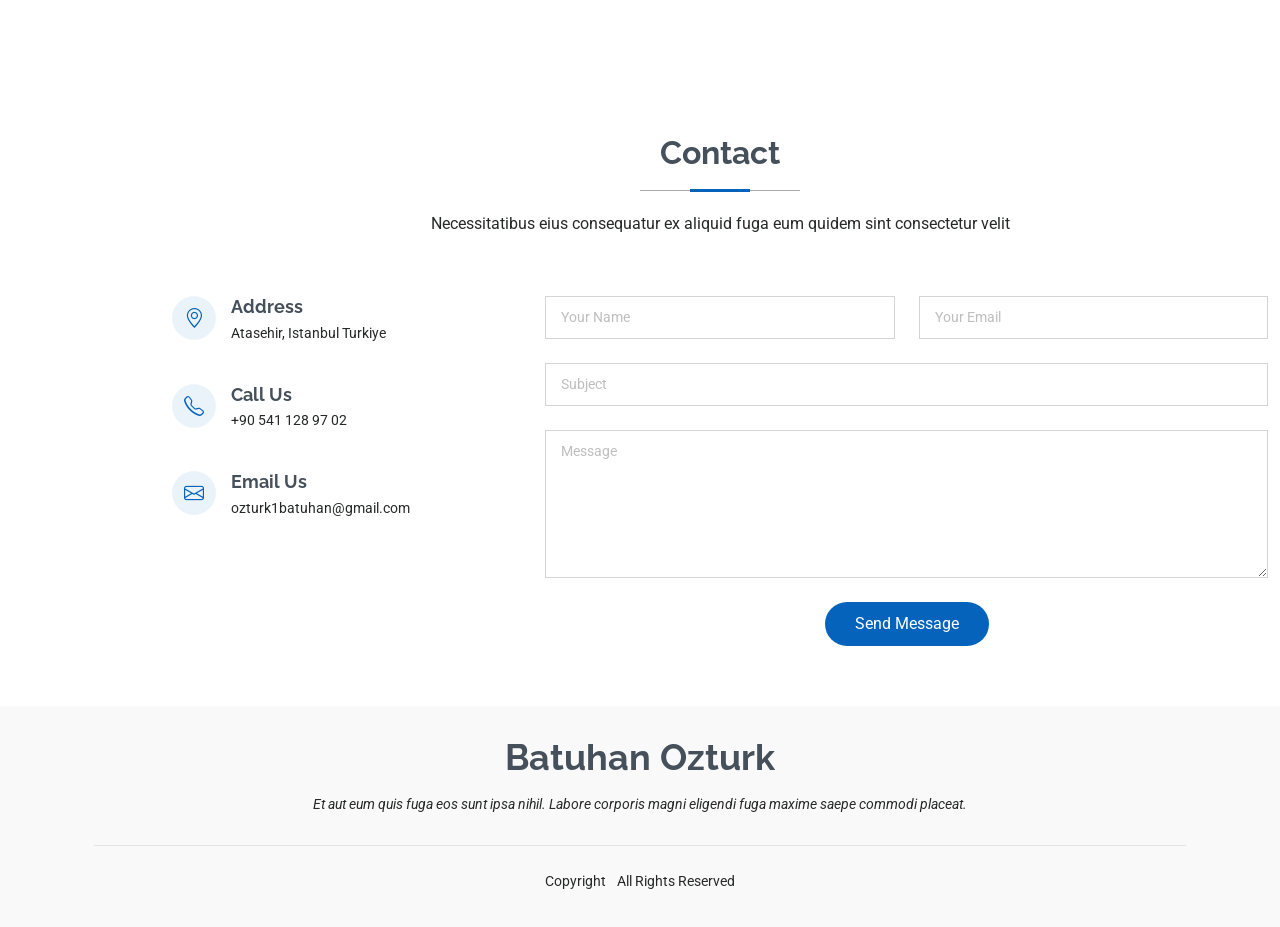
==== commit ac3b2f92: "aa" ====
--- a/index.html
+++ b/index.html
@@ -284,7 +284,7 @@
               <i class="bi bi-geo-alt flex-shrink-0"></i>
               <div>
                 <h3>Address</h3>
-                <p>A108 Adam Street, New York, NY 535022</p>
+                <p>Atasehir, Istanbul Turkiye</p>
               </div>
             </div><!-- End Info Item -->
 
@@ -292,7 +292,7 @@
               <i class="bi bi-telephone flex-shrink-0"></i>
               <div>
                 <h3>Call Us</h3>
-                <p>+1 5589 55488 55</p>
+                <p>+90 541 128 97 02</p>
               </div>
             </div><!-- End Info Item -->
 
@@ -300,7 +300,7 @@
               <i class="bi bi-envelope flex-shrink-0"></i>
               <div>
                 <h3>Email Us</h3>
-                <p>info@example.com</p>
+                <p>ozturk1batuhan@gmail.com</p>
               </div>
             </div><!-- End Info Item -->
 
@@ -350,13 +350,6 @@
     <div class="container">
       <h3 class="sitename">Batuhan Ozturk</h3>
       <p>Et aut eum quis fuga eos sunt ipsa nihil. Labore corporis magni eligendi fuga maxime saepe commodi placeat.</p>
-      <div class="social-links d-flex justify-content-center">
-        <a href=""><i class="bi bi-twitter-x"></i></a>
-        <a href=""><i class="bi bi-facebook"></i></a>
-        <a href=""><i class="bi bi-instagram"></i></a>
-        <a href=""><i class="bi bi-skype"></i></a>
-        <a href=""><i class="bi bi-linkedin"></i></a>
-      </div>
       <div class="container">
         <div class="copyright">
           <span>Copyright</span> <strong class="px-1 sitename"></strong> <span>All Rights Reserved</span>
